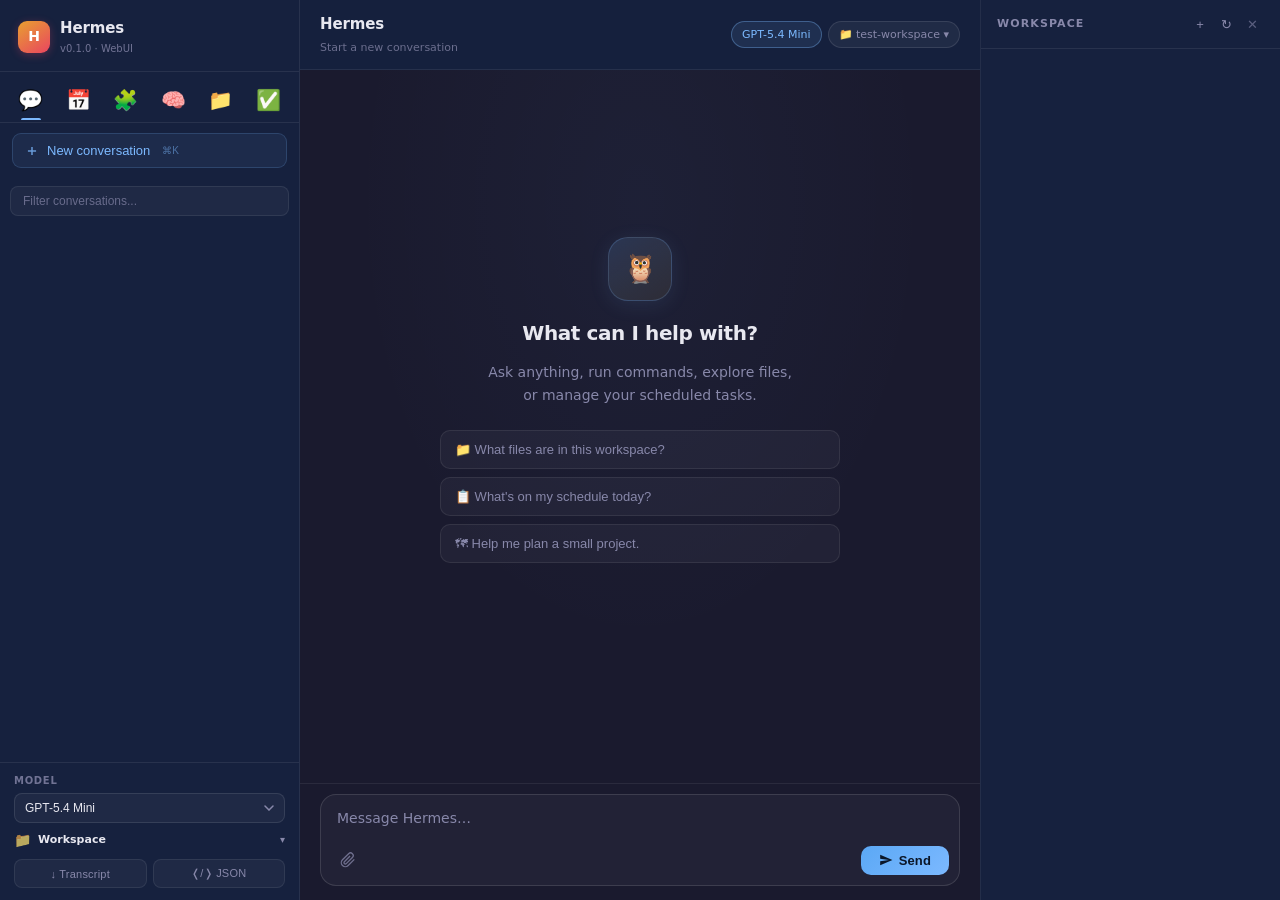
==== static/index.html @ a4e2174c "Hermes WebUI v0.1.0 — initial public release" ====
<!doctype html>
<html lang="en">
<head>
<meta charset="utf-8">
<meta name="viewport" content="width=device-width, initial-scale=1">
<title>Hermes</title>
<link rel="stylesheet" href="/static/style.css">
  <!-- Prism.js syntax highlighting (loaded async, non-blocking) -->
  <link rel="stylesheet" href="https://cdn.jsdelivr.net/npm/prismjs@1.29.0/themes/prism-tomorrow.min.css">
  <script src="https://cdn.jsdelivr.net/npm/prismjs@1.29.0/components/prism-core.min.js" defer></script>
  <script src="https://cdn.jsdelivr.net/npm/prismjs@1.29.0/plugins/autoloader/prism-autoloader.min.js" defer></script>
</head>
<body>
<div class="layout">
  <aside class="sidebar">
    <div class="sidebar-header"><div class="logo">H</div><div><h1 style="margin:0;font-size:15px;font-weight:700;letter-spacing:-.01em">Hermes</h1><div style="font-size:10px;color:var(--muted);opacity:.8;margin-top:1px">v0.1.0 · WebUI</div></div></div>
    <div class="sidebar-nav">
      <button class="nav-tab active" data-panel="chat" data-label="Chat" onclick="switchPanel('chat')" title="Chat">&#128172;</button>
      <button class="nav-tab" data-panel="tasks" data-label="Tasks" onclick="switchPanel('tasks')" title="Tasks">&#128197;</button>
      <button class="nav-tab" data-panel="skills" data-label="Skills" onclick="switchPanel('skills')" title="Skills">&#129513;</button>
      <button class="nav-tab" data-panel="memory" data-label="Memory" onclick="switchPanel('memory')" title="Memory">&#129504;</button>
      <button class="nav-tab" data-panel="workspaces" data-label="Spaces" onclick="switchPanel('workspaces')" title="Spaces">&#128193;</button>
      <button class="nav-tab" data-panel="todos" data-label="Todos" onclick="switchPanel('todos')" title="Current task list">&#9989;</button>
    </div>
    <!-- Chat panel -->
    <div class="panel-view active" id="panelChat">
      <div class="sidebar-section">
        <button class="new-chat-btn" id="btnNewChat">
          <svg width="14" height="14" viewBox="0 0 24 24" fill="none" stroke="currentColor" stroke-width="2.5"><line x1="12" y1="5" x2="12" y2="19"/><line x1="5" y1="12" x2="19" y2="12"/></svg>
          New conversation <span style="font-size:10px;opacity:.5;margin-left:4px">&#8984;K</span>
        </button>
      </div>
      <div class="session-search"><input id="sessionSearch" placeholder="Filter conversations..." oninput="filterSessions()"></div>
      <div class="session-list" id="sessionList"></div>
    </div>
    <!-- Tasks (cron) panel -->
    <div class="panel-view" id="panelTasks">
      <div class="sidebar-section" style="padding-bottom:4px;display:flex;align-items:center;justify-content:space-between">
        <div style="font-size:11px;color:var(--muted)">Scheduled jobs</div>
        <button class="cron-btn run" style="padding:3px 8px;font-size:10px" onclick="toggleCronForm()">+ New job</button>
      </div>
      <!-- Create job form (hidden by default) -->
      <div id="cronCreateForm" style="display:none;padding:8px 12px;border-bottom:1px solid var(--border);flex-shrink:0">
        <input id="cronFormName" placeholder="Job name (optional)" style="width:100%;background:rgba(255,255,255,.05);border:1px solid var(--border2);border-radius:6px;color:var(--text);padding:5px 8px;font-size:12px;outline:none;margin-bottom:6px">
        <input id="cronFormSchedule" placeholder="Schedule: '0 9 * * *' or 'every 1h'" style="width:100%;background:rgba(255,255,255,.05);border:1px solid var(--border2);border-radius:6px;color:var(--text);padding:5px 8px;font-size:12px;outline:none;margin-bottom:6px">
        <textarea id="cronFormPrompt" rows="3" placeholder="Prompt (must be self-contained)" style="width:100%;background:rgba(255,255,255,.05);border:1px solid var(--border2);border-radius:6px;color:var(--text);padding:5px 8px;font-size:12px;outline:none;resize:none;font-family:inherit;margin-bottom:6px"></textarea>
        <select id="cronFormDeliver" style="width:100%;background:rgba(255,255,255,.05);border:1px solid var(--border2);border-radius:6px;color:var(--text);padding:5px 8px;font-size:12px;outline:none;margin-bottom:8px">
          <option value="local">Local (save output only)</option>
          <option value="discord">Discord</option>
          <option value="telegram">Telegram</option>
        </select>
        <div style="display:flex;gap:6px">
          <button class="cron-btn run" style="flex:1" onclick="submitCronCreate()">Create job</button>
          <button class="cron-btn" style="flex:1" onclick="toggleCronForm()">Cancel</button>
        </div>
        <div id="cronFormError" style="font-size:11px;color:var(--accent);margin-top:6px;display:none"></div>
      </div>
      <div class="cron-list" id="cronList"><div style="padding:12px;color:var(--muted);font-size:12px">Loading...</div></div>
    </div>
    <!-- Skills panel -->
    <div class="panel-view" id="panelSkills">
      <div class="sidebar-section" style="padding-bottom:4px;display:flex;align-items:center;justify-content:space-between">
        <div class="skills-search" style="flex:1;padding:0"><input id="skillsSearch" placeholder="Search skills..." oninput="filterSkills()"></div>
        <button class="cron-btn run" style="padding:3px 8px;font-size:10px;flex-shrink:0;margin-left:6px" onclick="toggleSkillForm()">+ New skill</button>
      </div>
      <!-- Skill create/edit form (hidden by default) -->
      <div id="skillCreateForm" style="display:none;padding:8px 12px;border-bottom:1px solid var(--border);flex-shrink:0">
        <input id="skillFormName" placeholder="Skill name (e.g. my-skill)" style="width:100%;background:rgba(255,255,255,.05);border:1px solid var(--border2);border-radius:6px;color:var(--text);padding:5px 8px;font-size:12px;outline:none;margin-bottom:6px;box-sizing:border-box">
        <input id="skillFormCategory" placeholder="Category (optional, e.g. devops)" style="width:100%;background:rgba(255,255,255,.05);border:1px solid var(--border2);border-radius:6px;color:var(--text);padding:5px 8px;font-size:12px;outline:none;margin-bottom:6px;box-sizing:border-box">
        <textarea id="skillFormContent" rows="6" placeholder="SKILL.md content (YAML frontmatter + markdown body)" style="width:100%;background:rgba(255,255,255,.05);border:1px solid var(--border2);border-radius:6px;color:var(--text);padding:5px 8px;font-size:12px;outline:none;resize:vertical;font-family:'SF Mono',ui-monospace,monospace;margin-bottom:6px;box-sizing:border-box"></textarea>
        <div style="display:flex;gap:6px">
          <button class="cron-btn run" style="flex:1" onclick="submitSkillSave()">Save skill</button>
          <button class="cron-btn" style="flex:1" onclick="toggleSkillForm()">Cancel</button>
        </div>
        <div id="skillFormError" style="font-size:11px;color:var(--accent);margin-top:6px;display:none"></div>
      </div>
      <div class="skills-list" id="skillsList"><div style="padding:12px;color:var(--muted);font-size:12px">Loading...</div></div>
    </div>
    <!-- Memory panel -->
    <div class="panel-view" id="panelMemory">
      <div style="padding:8px 12px 4px;display:flex;align-items:center;justify-content:space-between;flex-shrink:0">
        <span style="font-size:11px;color:var(--muted)">Personal memory</span>
        <button class="cron-btn run" id="memEditBtn" style="padding:3px 8px;font-size:10px" onclick="toggleMemoryEdit()">&#9998; Edit</button>
      </div>
      <div class="memory-panel" id="memoryPanel"><div style="color:var(--muted);font-size:12px">Loading...</div></div>
      <!-- Memory edit form (hidden by default) -->
      <div id="memoryEditForm" style="display:none;padding:8px 12px;border-top:1px solid var(--border);flex-shrink:0">
        <div style="font-size:11px;color:var(--muted);margin-bottom:4px">Editing: <span id="memEditSection">memory</span></div>
        <textarea id="memEditContent" rows="10" style="width:100%;background:rgba(255,255,255,.05);border:1px solid var(--border2);border-radius:6px;color:var(--text);padding:5px 8px;font-size:11px;outline:none;resize:vertical;font-family:'SF Mono',ui-monospace,monospace;box-sizing:border-box;margin-bottom:6px;line-height:1.5"></textarea>
        <div style="display:flex;gap:6px">
          <button class="cron-btn run" style="flex:1" onclick="submitMemorySave()">Save</button>
          <button class="cron-btn" style="flex:1" onclick="closeMemoryEdit()">Cancel</button>
        </div>
        <div id="memEditError" style="font-size:11px;color:var(--accent);margin-top:6px;display:none"></div>
      </div>
    </div>
    <!-- Todo panel -->
    <div class="panel-view" id="panelTodos">
      <div style="padding:10px 12px 4px;font-size:11px;color:var(--muted);flex-shrink:0">Current task list</div>
      <div id="todoPanel" style="flex:1;overflow-y:auto;padding:8px 12px"></div>
    </div>
    <!-- Workspaces panel -->
    <div class="panel-view" id="panelWorkspaces">
      <div style="padding:10px 12px 4px;font-size:11px;color:var(--muted)">Add and switch workspaces for your sessions.</div>
      <div style="flex:1;overflow-y:auto;padding:0 12px 12px" id="workspacesPanel"><div style="color:var(--muted);font-size:12px">Loading...</div></div>
    </div>
    <div class="sidebar-bottom">
      <div class="field-label" style="font-size:10px;letter-spacing:.07em;margin-bottom:4px">MODEL</div>
      <select id="modelSelect">
        <optgroup label="OpenAI">
          <option value="openai/gpt-5.4-mini">GPT-5.4 Mini</option>
          <option value="openai/gpt-4o">GPT-4o</option>
          <option value="openai/o3">o3</option>
          <option value="openai/o4-mini">o4-mini</option>
        </optgroup>
        <optgroup label="Anthropic">
          <option value="anthropic/claude-sonnet-4.6">Claude Sonnet 4.6</option>
          <option value="anthropic/claude-sonnet-4-5">Claude Sonnet 4.5</option>
          <option value="anthropic/claude-haiku-3-5">Claude Haiku 3.5</option>
        </optgroup>
        <optgroup label="Other">
          <option value="google/gemini-2.5-pro">Gemini 2.5 Pro</option>
          <option value="deepseek/deepseek-chat-v3-0324">DeepSeek V3</option>
          <option value="meta-llama/llama-4-scout">Llama 4 Scout</option>
        </optgroup>
      </select>
      <div id="sidebarWsDisplay" style="display:flex;align-items:center;gap:7px;padding:0 0 8px;cursor:pointer;border-radius:8px;transition:background .15s" onclick="toggleWsDropdown()" title="Switch workspace">
        <span style="font-size:14px;opacity:.7">&#128193;</span>
        <div style="min-width:0;flex:1">
          <div style="font-size:11px;font-weight:600;color:var(--text);overflow:hidden;text-overflow:ellipsis;white-space:nowrap" id="sidebarWsName">Workspace</div>
          <div style="font-size:10px;color:var(--muted);overflow:hidden;text-overflow:ellipsis;white-space:nowrap;margin-top:1px" id="sidebarWsPath"></div>
        </div>
        <span style="font-size:10px;color:var(--muted);flex-shrink:0">&#9662;</span>
      </div>
      <div class="sidebar-actions">
        <button class="sm-btn" id="btnDownload" title="Download as Markdown">&#8595; Transcript</button>
        <button class="sm-btn" id="btnExportJSON" title="Export full session as JSON">&#10092;/&#10093; JSON</button>
      </div>
    </div>
  <div class="resize-handle" id="sidebarResize"></div>
  </aside>
  <main class="main">
    <div class="topbar">
      <div style="flex:1;min-width:0;overflow:hidden"><div class="topbar-title" id="topbarTitle">Hermes</div><div class="topbar-meta" id="topbarMeta">Start a new conversation</div></div>
      <div class="topbar-chips">
        <div class="chip model" id="modelChip">GPT-5.4 Mini</div>
        <div id="wsChipWrap" style="position:relative">
          <div class="chip ws-chip" id="wsChip" onclick="toggleWsDropdown()" title="Switch workspace" style="cursor:pointer">&#128193; test-workspace &#9662;</div>
          <div class="ws-dropdown" id="wsDropdown"></div>
        </div>
        <button class="chip clear-btn" id="btnClearConv" onclick="clearConversation()" title="Clear all messages in this conversation" style="display:none">&#128465; Clear</button>
      </div>
    </div>
    <div class="messages" id="messages">
      <div class="empty-state" id="emptyState">
        <div class="empty-logo">🦉</div>
        <h2>What can I help with?</h2>
        <p>Ask anything, run commands, explore files, or manage your scheduled tasks.</p>
        <div class="suggestion-grid">
          <button class="suggestion" data-msg="What files are in this workspace?">📁 What files are in this workspace?</button>
          <button class="suggestion" data-msg="What's on my schedule today?">📋 What's on my schedule today?</button>
          <button class="suggestion" data-msg="Help me plan a small project.">🗺 Help me plan a small project.</button>
        </div>
      </div>
      <div class="messages-inner" id="msgInner"></div>
      <div id="liveToolCards" style="display:none;max-width:800px;margin:0 auto;width:100%;padding:0 24px;"></div>
    </div>
    <div class="reconnect-banner" id="reconnectBanner">
      <span id="reconnectMsg">&#9888; A response may have been in progress when you last left. Reload messages?</span>
      <div style="display:flex;gap:8px;flex-shrink:0">
        <button class="reconnect-btn" onclick="dismissReconnect()">Dismiss</button>
        <button class="reconnect-btn" onclick="refreshSession()">&#8635; Reload</button>
      </div>
    </div>
    <div class="approval-card" id="approvalCard">
      <div class="approval-inner">
        <div class="approval-header">
          <svg width="14" height="14" viewBox="0 0 24 24" fill="none" stroke="currentColor" stroke-width="2"><path d="M10.29 3.86L1.82 18a2 2 0 0 0 1.71 3h16.94a2 2 0 0 0 1.71-3L13.71 3.86a2 2 0 0 0-3.42 0z"/><line x1="12" y1="9" x2="12" y2="13"/><line x1="12" y1="17" x2="12.01" y2="17"/></svg>
          Dangerous command — approval required
        </div>
        <div class="approval-desc" id="approvalDesc"></div>
        <div class="approval-cmd" id="approvalCmd"></div>
        <div class="approval-btns">
          <button class="approval-btn once" onclick="respondApproval('once')">&#10003; Allow once</button>
          <button class="approval-btn session" onclick="respondApproval('session')">&#128274; Allow this session</button>
          <button class="approval-btn always" onclick="respondApproval('always')">&#9734; Always allow</button>
          <button class="approval-btn deny" onclick="respondApproval('deny')">&#10005; Deny</button>
        </div>
      </div>
    </div>
    <!-- Activity bar: shows tool progress / status above composer (not inside input) -->
    <div id="activityBar" style="display:none;max-width:800px;margin:0 auto;width:100%;padding:0 24px;">
      <div id="activityBarInner" style="display:flex;align-items:center;gap:8px;padding:6px 12px;border-radius:8px;background:rgba(255,255,255,.04);border:1px solid rgba(255,255,255,.07);font-size:12px;color:var(--muted);animation:fadeIn .15s ease;">
        <span id="activityIcon" style="font-size:13px;opacity:.6">&#9881;</span>
        <span id="activityText" style="flex:1;overflow:hidden;text-overflow:ellipsis;white-space:nowrap"></span>
        <button id="btnCancel" onclick="cancelStream()" style="display:none;background:rgba(233,69,96,.12);border:1px solid rgba(233,69,96,.35);color:#e94560;font-size:11px;font-weight:600;padding:3px 10px;border-radius:6px;cursor:pointer;flex-shrink:0;transition:background .15s" title="Cancel this task">&#9632; Cancel</button>
        <button id="btnDismissStatus" onclick="setStatus('')" style="display:none;background:none;border:none;color:var(--muted);font-size:14px;line-height:1;cursor:pointer;padding:0 2px;opacity:.5;flex-shrink:0" title="Dismiss">&#x2715;</button>
        <span id="activityDots" style="display:flex;gap:3px;align-items:center">
          <span style="width:4px;height:4px;border-radius:50%;background:var(--blue);opacity:.3;animation:pulse 1.4s ease-in-out infinite"></span>
          <span style="width:4px;height:4px;border-radius:50%;background:var(--blue);opacity:.3;animation:pulse 1.4s ease-in-out .22s infinite"></span>
          <span style="width:4px;height:4px;border-radius:50%;background:var(--blue);opacity:.3;animation:pulse 1.4s ease-in-out .44s infinite"></span>
        </span>
      </div>
    </div>
    <div class="composer-wrap" id="composerWrap">
      <div class="composer-box" id="composerBox">
        <div class="drop-hint" id="dropHint">
          <svg width="28" height="28" viewBox="0 0 24 24" fill="none" stroke="currentColor" stroke-width="1.5"><path d="M21 15v4a2 2 0 0 1-2 2H5a2 2 0 0 1-2-2v-4"/><polyline points="17 8 12 3 7 8"/><line x1="12" y1="3" x2="12" y2="15"/></svg>
          Drop files to upload to workspace
        </div>
        <div class="attach-tray" id="attachTray"></div>
        <textarea id="msg" rows="1" placeholder="Message Hermes…"></textarea>
        <div class="composer-footer">
          <div class="composer-left">
            <input type="file" id="fileInput" multiple accept="image/*,text/*,application/pdf,application/json,.md,.py,.js,.ts,.yaml,.yml,.toml,.csv,.sh,.txt,.log,.env" style="display:none">
            <button class="icon-btn" id="btnAttach" title="Attach files">
              <svg width="16" height="16" viewBox="0 0 24 24" fill="none" stroke="currentColor" stroke-width="2"><path d="M21.44 11.05l-9.19 9.19a6 6 0 0 1-8.49-8.49l9.19-9.19a4 4 0 0 1 5.66 5.66l-9.2 9.19a2 2 0 0 1-2.83-2.83l8.49-8.48"/></svg>
            </button>
          </div>
          <div class="composer-right">
            <button class="send-btn" id="btnSend">
              <svg width="14" height="14" viewBox="0 0 24 24" fill="currentColor"><path d="M2.01 21L23 12 2.01 3 2 10l15 2-15 2z"/></svg>
              Send
            </button>
          </div>
        </div>
        <div class="upload-bar-wrap" id="uploadBarWrap"><div class="upload-bar" id="uploadBar"></div></div>
      </div>
    </div>
  </main>
  <aside class="rightpanel">
    <div class="resize-handle" id="rightpanelResize"></div>
    <div class="panel-header">
      <span>Workspace</span>
      <div class="panel-actions">
        <button class="panel-icon-btn" id="btnNewFile" title="New file" onclick="promptNewFile()">&#43;</button>
        <button class="panel-icon-btn" id="btnRefreshPanel" title="Refresh" onclick="if(S.session)loadDir('.')">&#8635;</button>
        <button class="panel-icon-btn close-preview" id="btnClearPreview" title="Close preview">&#10005;</button>
      </div>
    </div>
    <div class="file-tree" id="fileTree"></div>
    <div class="preview-area" id="previewArea">
      <div class="preview-path" id="previewPath">
        <span id="previewPathText"></span>
        <span class="preview-badge" id="previewBadge"></span>
        <button id="btnDownloadFile" class="panel-icon-btn" style="margin-left:auto;font-size:12px;width:auto;padding:2px 8px" onclick="downloadFile(_previewCurrentPath)" title="Download file to your computer">&#8681; Download</button>
        <button id="btnEditFile" class="panel-icon-btn" style="font-size:12px;width:auto;padding:2px 8px;display:none" onclick="toggleEditMode()">&#9998; Edit</button>
      </div>
      <pre class="preview-code" id="previewCode"></pre>
      <div class="preview-img-wrap" id="previewImgWrap" style="display:none"><img class="preview-img" id="previewImg" src="" alt=""></div>
      <div class="preview-md" id="previewMd" style="display:none"></div>
      <textarea id="previewEditArea" style="display:none;flex:1;width:100%;background:var(--code-bg);color:#e2e8f0;border:1px solid var(--border2);border-radius:8px;padding:12px;font-family:'SF Mono',ui-monospace,monospace;font-size:12px;line-height:1.6;resize:none;outline:none" oninput="_previewDirty=true;updateEditBtn()"></textarea>
    </div>
  </aside>
</div>
<div class="toast" id="toast"></div>
<script src="/static/ui.js"></script>
<script src="/static/workspace.js"></script>
<script src="/static/sessions.js"></script>
<script src="/static/messages.js"></script>
<script src="/static/panels.js"></script>
<script src="/static/boot.js"></script>
</body>
</html>
---- static/style.css ----
*, *::before, *::after { box-sizing: border-box; margin: 0; padding: 0; }
  :root {
    --bg:#1a1a2e;--sidebar:#16213e;--border:rgba(255,255,255,0.08);--border2:rgba(255,255,255,0.14);
    --text:#e8e8f0;--muted:#8888aa;--accent:#e94560;--blue:#7cb9ff;--gold:#c9a84c;--code-bg:#0d1117;
    font-family:-apple-system,BlinkMacSystemFont,"Segoe UI",system-ui,sans-serif;font-size:14px;line-height:1.6;
  }
  body{background:var(--bg);color:var(--text);height:100vh;overflow:hidden;display:flex;}
  .layout{display:flex;width:100%;height:100vh;}
  .sidebar{width:300px;background:var(--sidebar);border-right:1px solid var(--border);display:flex;flex-direction:column;overflow:hidden;flex-shrink:0;}
  .sidebar-header{padding:16px 18px 14px;border-bottom:1px solid var(--border);display:flex;align-items:center;gap:10px;}
  .logo{width:32px;height:32px;border-radius:9px;background:linear-gradient(145deg,#e8a030,var(--accent));display:flex;align-items:center;justify-content:center;font-weight:800;font-size:14px;color:#fff;flex-shrink:0;box-shadow:0 2px 8px rgba(233,69,96,.3);}
  .sidebar-header h1{font-size:15px;font-weight:600;}
  .sidebar-section{padding:14px 14px 8px;}
  .new-chat-btn{width:100%;padding:9px 12px;border-radius:9px;background:rgba(124,185,255,0.07);border:1px solid rgba(124,185,255,0.18);color:var(--blue);font-size:13px;cursor:pointer;display:flex;align-items:center;gap:8px;transition:all .15s;margin-bottom:8px;font-weight:500;}
  .new-chat-btn:hover{background:rgba(124,185,255,0.13);border-color:rgba(124,185,255,.3);}
  .session-list{flex:1;overflow-y:auto;padding:0 8px 8px;min-height:0;}
  .session-search{padding:4px 10px 8px;flex-shrink:0;}
  .session-search input{width:100%;background:rgba(255,255,255,.04);border:1px solid rgba(255,255,255,.08);border-radius:8px;color:var(--text);padding:7px 12px;font-size:12px;outline:none;transition:all .15s;}
  .session-search input:focus{border-color:rgba(124,185,255,.35);background:rgba(255,255,255,.06);box-shadow:0 0 0 2px rgba(124,185,255,.07);}
  .session-search input::placeholder{color:var(--muted);opacity:.7;}
  /* Inline session title edit */
  .session-title-input{flex:1;background:rgba(20,32,60,.9);border:1px solid rgba(124,185,255,.6);border-radius:6px;color:var(--text);padding:3px 8px;font-size:13px;outline:none;min-width:0;box-shadow:0 0 0 2px rgba(124,185,255,.15);font-family:inherit;}
  .session-item{padding:8px 10px 8px 8px;border-radius:8px;cursor:pointer;font-size:13px;color:var(--muted);white-space:nowrap;overflow:hidden;text-overflow:ellipsis;transition:background .15s,color .15s,border-color .15s;display:flex;align-items:center;gap:6px;min-width:0;border-left:2px solid transparent;}
  .session-item:hover{background:rgba(255,255,255,0.06);color:var(--text);}
  .session-item.active{background:rgba(124,185,255,0.1);color:var(--blue);border-left:2px solid var(--blue);padding-left:8px;}
  .session-title{flex:1;overflow:hidden;text-overflow:ellipsis;white-space:nowrap;}
  .session-trash{flex-shrink:0;opacity:0;font-size:13px;color:var(--muted);background:none;border:none;cursor:pointer;padding:0 2px;line-height:1;transition:opacity .15s,color .15s;}
  .session-item:hover .session-trash{opacity:1;}
  .session-trash:hover{color:var(--accent)!important;}
  @keyframes newflash{0%{background:rgba(124,185,255,0.22);color:var(--blue);}100%{background:transparent;color:var(--muted);}}
  .session-item.new-flash{animation:newflash 1.4s ease-out forwards;}
  .toast{position:fixed;bottom:24px;left:50%;transform:translateX(-50%);background:rgba(20,30,50,.95);backdrop-filter:blur(12px);border:1px solid rgba(124,185,255,0.25);color:var(--text);font-size:13px;padding:10px 20px;border-radius:12px;pointer-events:none;opacity:0;transition:opacity .2s,transform .2s;z-index:100;box-shadow:0 4px 20px rgba(0,0,0,.3);letter-spacing:.01em;}
  .toast.show{opacity:1;transform:translateX(-50%) translateY(-2px);}
  .reconnect-banner{display:none;background:#1a2535;border:1px solid rgba(201,168,76,0.4);border-radius:10px;padding:10px 16px;margin:10px auto;max-width:780px;font-size:13px;color:var(--gold);display:none;align-items:center;justify-content:space-between;gap:12px;}
  .reconnect-banner.visible{display:flex;}
  .reconnect-btn{padding:5px 12px;border-radius:7px;font-size:12px;font-weight:600;background:rgba(201,168,76,0.15);border:1px solid rgba(201,168,76,0.4);color:var(--gold);cursor:pointer;}
  .reconnect-btn:hover{background:rgba(201,168,76,0.25);}
  /* ── Approval card ── */
  .approval-card{display:none;max-width:780px;margin:0 auto 0;padding:0 20px 12px;}
  .approval-card.visible{display:block;}
  .approval-inner{background:rgba(20,30,50,.95);backdrop-filter:blur(8px);border:1px solid rgba(233,69,96,0.35);border-radius:14px;padding:14px 16px;}
  .approval-header{display:flex;align-items:center;gap:8px;margin-bottom:10px;font-size:13px;font-weight:600;color:#e94560;}
  .approval-desc{font-size:12px;color:var(--muted);margin-bottom:8px;}
  .approval-cmd{background:var(--code-bg);border:1px solid rgba(255,255,255,.08);border-radius:8px;padding:8px 12px;font-family:"SF Mono",ui-monospace,monospace;font-size:12px;color:#e2e8f0;white-space:pre-wrap;word-break:break-all;margin-bottom:12px;max-height:120px;overflow-y:auto;}
  .approval-btns{display:flex;gap:8px;flex-wrap:wrap;}
  .approval-btn{padding:6px 14px;border-radius:8px;font-size:12px;font-weight:600;border:1px solid var(--border2);background:rgba(255,255,255,0.06);color:var(--text);cursor:pointer;transition:all .15s;}
  .approval-btn:hover{background:rgba(255,255,255,0.12);}
  .approval-btn.once{border-color:rgba(124,185,255,0.5);color:var(--blue);}
  .approval-btn.once:hover{background:rgba(124,185,255,0.15);}
  .approval-btn.session{border-color:rgba(124,185,255,0.3);color:var(--blue);}
  .approval-btn.always{border-color:rgba(201,168,76,0.5);color:var(--gold);}
  .approval-btn.deny{border-color:rgba(233,69,96,0.5);color:var(--accent);}
  .approval-btn.deny:hover{background:rgba(233,69,96,0.12);}
  /* Sidebar navigation tabs */
  .sidebar-nav{display:flex;border-bottom:1px solid var(--border);flex-shrink:0;padding:6px 8px 0;gap:2px;}
  .nav-tab{flex:1;padding:10px 4px 8px;font-size:20px;text-align:center;cursor:pointer;color:var(--muted);border:none;background:none;transition:color .15s;border-bottom:2px solid transparent;white-space:nowrap;overflow:hidden;position:relative;}
  .nav-tab:hover{color:var(--text);}
  .nav-tab:hover::after{content:attr(data-label);position:absolute;bottom:calc(100% + 8px);left:50%;transform:translateX(-50%);background:rgba(15,22,40,.98);border:1px solid rgba(124,185,255,0.3);color:var(--blue);font-size:12px;font-weight:700;letter-spacing:.02em;padding:5px 11px;border-radius:7px;white-space:nowrap;pointer-events:none;z-index:50;box-shadow:0 4px 12px rgba(0,0,0,.3);}
  .nav-tab.active{color:var(--blue);}
  .nav-tab.active::before{content:'';position:absolute;bottom:0;left:50%;transform:translateX(-50%);width:20px;height:2px;background:var(--blue);border-radius:2px 2px 0 0;}
  /* Panel content areas (swapped by tab) */
  .panel-view{display:none;flex:1;overflow:hidden;flex-direction:column;}
  .panel-view.active{display:flex;}
  /* Cron panel */
  .cron-list{flex:1;overflow-y:auto;padding:8px;}
  .cron-item{border-radius:10px;border:1px solid rgba(255,255,255,.08);margin-bottom:6px;overflow:hidden;transition:border-color .15s,background .15s;background:rgba(255,255,255,.02);}
  .cron-item:hover{border-color:var(--border2);}
  .cron-header{display:flex;align-items:center;gap:8px;padding:9px 11px;cursor:pointer;}
  .cron-name{flex:1;font-size:13px;color:var(--text);font-weight:500;overflow:hidden;text-overflow:ellipsis;white-space:nowrap;}
  .cron-status{font-size:10px;font-weight:700;padding:2px 7px;border-radius:99px;flex-shrink:0;}
  .cron-status.active{background:rgba(34,197,94,.15);color:#4ade80;}
  .cron-status.paused{background:rgba(201,168,76,.15);color:var(--gold);}
  .cron-status.disabled{background:rgba(255,255,255,.07);color:var(--muted);}
  .cron-status.error{background:rgba(233,69,96,.15);color:var(--accent);}
  .cron-body{display:none;padding:0 11px 10px;border-top:1px solid var(--border);overflow:hidden;}
  .cron-body.open{display:block;}
  .cron-schedule{font-size:11px;color:var(--muted);margin:8px 0 6px;}
  .cron-prompt{font-size:11px;color:var(--muted);line-height:1.55;max-height:80px;overflow-y:auto;background:rgba(0,0,0,.2);padding:6px 8px;border-radius:6px;white-space:pre-wrap;margin-bottom:8px;box-sizing:border-box;}
  .cron-actions{display:flex;gap:6px;margin-bottom:8px;}
  .cron-btn{padding:4px 10px;border-radius:6px;font-size:11px;font-weight:600;border:1px solid var(--border2);background:rgba(255,255,255,.05);color:var(--muted);cursor:pointer;transition:all .15s;}
  .cron-btn:hover{background:rgba(255,255,255,.1);color:var(--text);}
  .cron-btn.run{border-color:rgba(124,185,255,.4);color:var(--blue);}
  .cron-btn.run:hover{background:rgba(124,185,255,.12);}
  .cron-btn.pause{border-color:rgba(201,168,76,.4);color:var(--gold);}
  .cron-last{font-size:11px;color:var(--muted);border-top:1px solid var(--border);padding-top:8px;max-height:220px;overflow-y:auto;white-space:pre-wrap;line-height:1.5;word-break:break-word;}
  .cron-last-header{font-size:10px;font-weight:600;text-transform:uppercase;letter-spacing:.06em;color:var(--muted);margin-bottom:4px;}
  /* Skills panel */
  .skills-search{padding:8px;flex-shrink:0;}
  .skills-search input{width:100%;background:rgba(255,255,255,.06);border:1px solid var(--border2);border-radius:7px;color:var(--text);padding:6px 10px;font-size:12px;outline:none;}
  .skills-search input::placeholder{color:var(--muted);}
  .skills-list{flex:1;overflow-y:auto;padding:0 8px 8px;}
  .skills-category{margin-bottom:4px;}
  .skills-cat-header{font-size:10px;font-weight:700;text-transform:uppercase;letter-spacing:.08em;color:var(--muted);padding:8px 6px 4px;cursor:pointer;display:flex;align-items:center;gap:4px;}
  .skills-cat-header:hover{color:var(--text);}
  .skill-item{padding:7px 10px;border-radius:7px;cursor:pointer;font-size:12px;color:var(--muted);display:flex;align-items:flex-start;gap:6px;transition:all .12s;line-height:1.4;}
  .skill-item:hover{background:rgba(255,255,255,.06);color:var(--text);}
  .skill-item.active{background:rgba(124,185,255,.1);color:var(--blue);}
  .skill-name{font-weight:500;flex-shrink:0;}
  .skill-desc{overflow:hidden;text-overflow:ellipsis;white-space:nowrap;flex:1;font-size:11px;opacity:.7;}
  /* Memory panel */
  .memory-panel{flex:1;overflow-y:auto;padding:12px;}
  .memory-section{margin-bottom:16px;}
  .memory-section-title{font-size:10px;font-weight:700;text-transform:uppercase;letter-spacing:.08em;color:var(--muted);margin-bottom:8px;display:flex;align-items:center;justify-content:space-between;}
  .memory-mtime{font-size:10px;font-weight:400;text-transform:none;opacity:.6;}
  .memory-content{font-size:12px;line-height:1.7;color:var(--text);}
  .memory-content p{margin-bottom:6px;}
  .memory-empty{color:var(--muted);font-size:12px;font-style:italic;}
  .sidebar-bottom{border-top:1px solid var(--border);padding:12px 14px;flex-shrink:0;}
  .field-label{font-size:10px;font-weight:700;text-transform:uppercase;letter-spacing:.08em;color:var(--muted);margin-bottom:5px;opacity:.8;}
  select{width:100%;background:rgba(255,255,255,0.04);border:1px solid rgba(255,255,255,.1);border-radius:8px;color:var(--text);padding:7px 28px 7px 10px;font-size:12px;outline:none;appearance:none;margin-bottom:6px;cursor:pointer;background-image:url("data:image/svg+xml,%3Csvg xmlns='http://www.w3.org/2000/svg' width='10' height='6' viewBox='0 0 10 6'%3E%3Cpath d='M1 1l4 4 4-4' stroke='%238888aa' stroke-width='1.5' fill='none' stroke-linecap='round'/%3E%3C/svg%3E");background-repeat:no-repeat;background-position:right 10px center;}
  select:focus{border-color:rgba(124,185,255,.4);box-shadow:0 0 0 2px rgba(124,185,255,.08);}
  optgroup{color:var(--muted);font-size:11px;font-weight:700;}
  option{background:#1a1a2e;color:var(--text);padding:6px;}
  .sidebar-actions{display:flex;gap:6px;}
  .sm-btn{flex:1;padding:7px 0;border-radius:8px;font-size:11px;font-weight:500;background:rgba(255,255,255,0.04);border:1px solid rgba(255,255,255,.08);color:var(--muted);cursor:pointer;transition:all .15s;text-align:center;letter-spacing:.02em;}
  .sm-btn:hover{background:rgba(255,255,255,0.09);color:var(--text);border-color:rgba(255,255,255,.15);}
  .main{flex:1;display:flex;flex-direction:column;overflow:hidden;min-width:0;background:rgba(26,26,46,0.5);}
  .topbar{padding:12px 20px;border-bottom:1px solid var(--border);background:rgba(22,33,62,.98);backdrop-filter:blur(12px);display:flex;align-items:center;justify-content:space-between;flex-shrink:0;}
  .topbar-title{font-size:15px;font-weight:600;letter-spacing:-.01em;white-space:nowrap;overflow:hidden;text-overflow:ellipsis;}
  .topbar-meta{font-size:11px;color:var(--muted);margin-top:3px;opacity:.75;white-space:nowrap;overflow:hidden;text-overflow:ellipsis;}
  .topbar-chips{display:flex;gap:6px;align-items:center;flex-shrink:0;}
  .chip{font-size:11px;padding:4px 10px;border-radius:999px;background:rgba(255,255,255,0.05);border:1px solid rgba(255,255,255,.1);color:var(--muted);font-weight:500;}
  .chip.model{color:var(--blue);border-color:rgba(124,185,255,0.35);background:rgba(124,185,255,0.1);}
  .messages{flex:1;overflow-y:auto;display:flex;flex-direction:column;min-height:0;}
  .messages-inner{max-width:800px;margin:0 auto;width:100%;padding:20px 24px 32px;display:flex;flex-direction:column;}
  .msg-row{padding:10px 0;}
  .msg-row+.msg-row{border-top:none;}
  .msg-role{font-size:12px;font-weight:500;letter-spacing:.01em;margin-bottom:8px;display:flex;align-items:center;gap:8px;}
  .msg-role.user{color:rgba(124,185,255,0.65);}
  .msg-role.assistant{color:rgba(201,168,76,0.6);}
  .role-icon{width:22px;height:22px;border-radius:50%;display:flex;align-items:center;justify-content:center;font-size:10px;font-weight:700;flex-shrink:0;}
  .role-icon.user{background:rgba(124,185,255,0.15);color:var(--blue);border:1px solid rgba(124,185,255,0.2);}
  .role-icon.assistant{background:rgba(201,168,76,0.15);color:var(--gold);border:1px solid rgba(201,168,76,0.2);}
  .msg-body{font-size:14px;line-height:1.75;color:var(--text);padding-left:30px;max-width:680px;}
  .msg-body p{margin-bottom:10px;}.msg-body p:last-child{margin-bottom:0;}
  .msg-body ul,.msg-body ol{margin:6px 0 10px 20px;}.msg-body li{margin-bottom:3px;}
  .msg-body h1,.msg-body h2,.msg-body h3{margin:16px 0 6px;font-weight:600;}
  .msg-body h1{font-size:18px;}.msg-body h2{font-size:16px;}.msg-body h3{font-size:14px;}
  .msg-body strong{color:#fff;font-weight:600;}.msg-body em{color:#c9c9e8;font-style:italic;}
  .msg-body code{font-family:"SF Mono","Fira Code",ui-monospace,monospace;font-size:12.5px;background:rgba(0,0,0,.35);padding:1px 5px;border-radius:4px;color:#f0c27f;}
  .msg-body pre{background:var(--code-bg);border:1px solid rgba(255,255,255,.08);border-radius:10px;padding:14px 16px;overflow-x:auto;margin:10px 0;}
  .msg-body pre code{background:none;padding:0;border-radius:0;color:#e2e8f0;font-size:13px;line-height:1.6;}
  .pre-header{font-size:10px;font-weight:600;text-transform:uppercase;letter-spacing:.06em;color:var(--muted);padding:8px 16px 8px;background:rgba(255,255,255,.04);border-radius:10px 10px 0 0;border:1px solid rgba(255,255,255,.08);border-bottom:1px solid rgba(255,255,255,.05);display:flex;align-items:center;gap:6px;}
  .pre-header::before{content:'';width:8px;height:8px;border-radius:50%;background:var(--muted);opacity:.4;}
  .pre-header+pre{border-radius:0 0 10px 10px;border-top:none;margin-top:0;}
  .msg-body blockquote{border-left:3px solid var(--blue);padding-left:14px;color:var(--muted);font-style:italic;margin:10px 0;}
  .msg-body a{color:var(--blue);text-decoration:underline;}
  .msg-body hr{border:none;border-top:1px solid var(--border);margin:14px 0;}
  .msg-files{display:flex;flex-wrap:wrap;gap:6px;padding-left:30px;margin-bottom:10px;}
  .msg-file-badge{display:flex;align-items:center;gap:5px;background:rgba(124,185,255,0.1);border:1px solid rgba(124,185,255,0.25);border-radius:6px;padding:4px 9px;font-size:12px;color:var(--blue);}
  .thinking{display:flex;align-items:center;gap:5px;color:var(--muted);font-size:13px;padding-left:30px;}
  .dot{width:6px;height:6px;border-radius:50%;background:var(--blue);opacity:.3;animation:pulse 1.4s ease-in-out infinite;}
  .dot:nth-child(2){animation-delay:.22s;}.dot:nth-child(3){animation-delay:.44s;}
  @keyframes pulse{0%,80%,100%{opacity:.2;transform:scale(.8)}40%{opacity:.8;transform:scale(1)}}
  .empty-state{flex:1;display:flex;flex-direction:column;align-items:center;justify-content:center;gap:12px;padding:40px;color:var(--muted);}
  .empty-logo{width:64px;height:64px;border-radius:20px;background:linear-gradient(145deg,rgba(124,185,255,.15),rgba(201,168,76,.1));border:1px solid rgba(124,185,255,.2);display:flex;align-items:center;justify-content:center;font-size:28px;font-weight:700;color:var(--blue);margin-bottom:4px;box-shadow:0 4px 20px rgba(124,185,255,.1);}
  .empty-state h2{font-size:20px;color:var(--text);font-weight:700;letter-spacing:-.02em;}
  .empty-state p{font-size:14px;text-align:center;max-width:320px;}
  .suggestion-grid{display:flex;flex-direction:column;gap:8px;margin-top:12px;width:100%;max-width:380px;}
  .suggestion{padding:11px 14px;background:rgba(255,255,255,0.04);border:1px solid rgba(255,255,255,.08);border-radius:10px;font-size:13px;color:var(--muted);cursor:pointer;transition:all .15s;text-align:left;}
  .suggestion:hover{background:rgba(124,185,255,0.07);color:var(--text);border-color:rgba(124,185,255,.3);transform:translateX(2px);}
  /* ── Composer ── */
  .composer-wrap{border-top:1px solid var(--border);padding:12px 20px 16px;background:var(--bg);flex-shrink:0;}
  .composer-box{max-width:780px;margin:0 auto;background:rgba(255,255,255,0.04);border:1px solid rgba(255,255,255,.12);border-radius:16px;display:flex;flex-direction:column;transition:border-color .2s,box-shadow .2s;position:relative;}
  .composer-box:focus-within{border-color:rgba(124,185,255,0.5);box-shadow:0 0 0 3px rgba(124,185,255,0.08);}
  .composer-wrap.drag-over .composer-box{border-color:var(--blue);background:rgba(124,185,255,0.06);}
  .drop-hint{display:none;position:absolute;inset:0;align-items:center;justify-content:center;background:rgba(124,185,255,0.08);border:2px dashed var(--blue);border-radius:14px;font-size:14px;color:var(--blue);pointer-events:none;z-index:10;flex-direction:column;gap:8px;}
  .composer-wrap.drag-over .drop-hint{display:flex;}
  .attach-tray{display:none;flex-wrap:wrap;gap:6px;padding:10px 14px 0;}
  .attach-tray.has-files{display:flex;}
  .attach-chip{display:flex;align-items:center;gap:5px;background:rgba(124,185,255,0.08);border:1px solid rgba(124,185,255,0.22);border-radius:8px;padding:4px 10px;font-size:11px;font-weight:500;color:var(--blue);}
  .attach-chip button{background:none;border:none;color:var(--muted);cursor:pointer;font-size:13px;line-height:1;padding:0 0 0 3px;}
  .attach-chip button:hover{color:var(--accent);}
  textarea#msg{width:100%;background:transparent;border:none;outline:none;color:var(--text);font-size:14px;line-height:1.65;padding:12px 16px 6px;resize:none;min-height:44px;max-height:200px;font-family:inherit;}
  textarea#msg::placeholder{color:var(--muted);}
  .composer-footer{display:flex;align-items:center;justify-content:space-between;padding:6px 10px 10px;}
  .composer-left{display:flex;gap:2px;align-items:center;}
  .composer-right{display:flex;gap:6px;align-items:center;}
  .icon-btn{width:34px;height:34px;border-radius:8px;background:none;border:none;color:var(--muted);cursor:pointer;display:flex;align-items:center;justify-content:center;font-size:16px;transition:all .15s;}
  .icon-btn{opacity:.75;}
  .icon-btn:hover{background:rgba(255,255,255,.08);color:var(--text);opacity:1;}
  .status-text{font-size:11px;color:var(--muted);padding-left:4px;}
  .send-btn{padding:7px 18px;border-radius:10px;font-size:13px;font-weight:600;background:linear-gradient(135deg,#5ba8f5,#7cb9ff);border:none;color:#0a1628;cursor:pointer;display:flex;align-items:center;gap:6px;transition:all .15s;flex-shrink:0;letter-spacing:.01em;}
  .send-btn:hover{background:linear-gradient(135deg,#7cb9ff,#a0d0ff);transform:translateY(-1px);}
  .send-btn:active{transform:translateY(0);}
  .send-btn:disabled{opacity:.4;cursor:not-allowed;}
  .upload-bar-wrap{display:none;height:3px;background:rgba(255,255,255,.06);border-radius:0 0 16px 16px;overflow:hidden;}
  .upload-bar-wrap.active{display:block;}
  .upload-bar{height:100%;background:linear-gradient(90deg,var(--blue),#a0d0ff);width:0%;transition:width .3s ease;}
  .rightpanel{width:300px;background:var(--sidebar);border-left:1px solid rgba(255,255,255,.06);display:flex;flex-direction:column;overflow:hidden;flex-shrink:0;}
  .panel-header{padding:12px 16px;border-bottom:1px solid var(--border);font-size:11px;font-weight:600;color:var(--muted);text-transform:uppercase;letter-spacing:.1em;display:flex;align-items:center;justify-content:space-between;}
  .panel-actions{display:flex;gap:4px;}
  .panel-icon-btn{width:24px;height:24px;background:none;border:none;color:var(--muted);cursor:pointer;border-radius:5px;font-size:13px;display:flex;align-items:center;justify-content:center;transition:all .15s;}
  .panel-icon-btn:hover{background:rgba(255,255,255,.08);color:var(--text);}
  /* File row actions (shown on hover) */
  /* file-item-actions removed: delete button is now a flex child */
  .file-action-btn{width:20px;height:20px;background:rgba(0,0,0,.4);border:none;border-radius:4px;color:var(--muted);cursor:pointer;font-size:11px;display:flex;align-items:center;justify-content:center;}
  .file-action-btn:hover{color:var(--accent);}
  .close-preview{cursor:pointer;opacity:.6;}.close-preview:hover{opacity:1;}
  .file-tree{flex:1;overflow-y:auto;padding:8px;}
  .file-item{display:flex;align-items:center;gap:6px;padding:6px 10px;border-radius:7px;cursor:pointer;font-size:12px;color:var(--muted);transition:all .12s;min-width:0;}
  .file-item:hover{background:rgba(255,255,255,.07);color:var(--text);}
  .file-item.active{background:rgba(124,185,255,.12);color:var(--blue);}
  .preview-area{flex:1;overflow:auto;padding:14px;flex-direction:column;gap:8px;display:none;opacity:0;transition:opacity .15s;}
  .preview-area.visible{display:flex;opacity:1;}
  .preview-path{font-size:11px;color:var(--muted);padding-bottom:8px;border-bottom:1px solid var(--border);flex-shrink:0;}
  .preview-code{font-family:"SF Mono","Fira Code",ui-monospace,monospace;font-size:12px;line-height:1.6;white-space:pre-wrap;word-break:break-word;color:#cdd6e0;}
  /* Image preview */
  .preview-img-wrap{display:flex;align-items:center;justify-content:center;flex:1;padding:8px 0;min-height:0;}
  .preview-img{max-width:100%;max-height:100%;object-fit:contain;border-radius:6px;box-shadow:0 2px 12px rgba(0,0,0,.4);}
  /* Markdown rendered preview */
  .preview-md{font-size:13px;line-height:1.7;color:var(--text);flex:1;overflow-y:auto;min-height:0;}
  .preview-md p{margin-bottom:10px;}.preview-md p:last-child{margin-bottom:0;}
  .preview-md h1{font-size:18px;font-weight:700;margin:16px 0 8px;color:#fff;border-bottom:1px solid var(--border);padding-bottom:6px;}
  .preview-md h2{font-size:15px;font-weight:600;margin:14px 0 6px;color:#fff;}
  .preview-md h3{font-size:13px;font-weight:600;margin:12px 0 4px;color:#e8e8f0;}
  .preview-md ul,.preview-md ol{margin:4px 0 10px 18px;}.preview-md li{margin-bottom:3px;}
  .preview-md code{font-family:"SF Mono",ui-monospace,monospace;font-size:11.5px;background:rgba(0,0,0,.35);padding:1px 5px;border-radius:4px;color:#f0c27f;}
  .preview-md pre{background:var(--code-bg);border:1px solid rgba(255,255,255,.08);border-radius:8px;padding:10px 12px;overflow-x:auto;margin:8px 0;}
  .preview-md pre code{background:none;padding:0;color:#e2e8f0;font-size:11.5px;line-height:1.55;}
  .preview-md blockquote{border-left:3px solid var(--blue);padding-left:12px;color:var(--muted);font-style:italic;margin:8px 0;}
  .preview-md strong{color:#fff;font-weight:600;}.preview-md em{color:#c9c9e8;}
  .preview-md a{color:var(--blue);text-decoration:underline;}
  .preview-md hr{border:none;border-top:1px solid var(--border);margin:12px 0;}
  .preview-md table{border-collapse:collapse;width:100%;margin:8px 0;font-size:12px;}
  .preview-md th{background:rgba(255,255,255,.07);padding:6px 10px;text-align:left;font-weight:600;border:1px solid var(--border2);}
  .preview-md td{padding:5px 10px;border:1px solid rgba(255,255,255,.06);}
  .preview-md tr:nth-child(even){background:rgba(255,255,255,.03);}
  /* File type badge in preview path bar */
  .preview-badge{display:inline-block;font-size:10px;font-weight:600;padding:2px 6px;border-radius:4px;margin-left:8px;text-transform:uppercase;letter-spacing:.06em;}
  .preview-badge.img{background:rgba(124,185,255,.15);color:var(--blue);}
  .preview-badge.md{background:rgba(201,168,76,.15);color:var(--gold);}
  .preview-badge.code{background:rgba(255,255,255,.07);color:var(--muted);}
  ::-webkit-scrollbar{width:4px;height:4px}
  ::-webkit-scrollbar-track{background:transparent}
  ::-webkit-scrollbar-thumb{background:rgba(255,255,255,.1);border-radius:99px;transition:background .2s}
  ::-webkit-scrollbar-thumb:hover{background:rgba(255,255,255,.22)}
  @media(max-width:900px){.rightpanel{display:none}}@media(max-width:640px){.sidebar{display:none}}

/* ── Workspace dropdown (topbar) ── */
.ws-chip{user-select:none;}
.ws-dropdown{display:none;position:absolute;top:calc(100% + 6px);right:0;min-width:240px;background:#1a2535;border:1px solid var(--border2);border-radius:10px;box-shadow:0 8px 24px rgba(0,0,0,.4);z-index:200;overflow:hidden;max-height:320px;overflow-y:auto;}
.ws-dropdown.open{display:block;}
.ws-opt{padding:9px 14px;cursor:pointer;transition:background .12s;}
.ws-opt:hover{background:rgba(255,255,255,.07);}
.ws-opt.active{background:rgba(124,185,255,.1);}
.ws-opt-name{font-size:13px;color:var(--text);font-weight:500;}
.ws-opt-path{font-size:11px;color:var(--muted);overflow:hidden;text-overflow:ellipsis;white-space:nowrap;}
.ws-divider{height:1px;background:var(--border);margin:4px 0;}
.ws-manage{color:var(--muted);font-size:12px;}
/* ── Workspace management panel ── */
.ws-row{display:flex;align-items:center;gap:8px;padding:8px 0;border-bottom:1px solid var(--border);}
.ws-row:last-of-type{border-bottom:none;}
.ws-row-info{flex:1;min-width:0;}
.ws-row-name{font-size:13px;font-weight:500;color:var(--text);}
.ws-row-path{font-size:11px;color:var(--muted);overflow:hidden;text-overflow:ellipsis;white-space:nowrap;}
.ws-row-actions{display:flex;gap:4px;flex-shrink:0;}
.ws-action-btn{padding:4px 9px;border-radius:6px;font-size:11px;font-weight:600;border:1px solid var(--border2);background:rgba(255,255,255,.05);color:var(--muted);cursor:pointer;transition:all .15s;white-space:nowrap;}
.ws-action-btn:hover{background:rgba(255,255,255,.1);color:var(--text);}
.ws-action-btn.danger:hover{background:rgba(233,69,96,.12);color:var(--accent);border-color:rgba(233,69,96,.3);}
.ws-add-row{display:flex;gap:8px;align-items:center;padding:10px 0 4px;}
/* ── Message action buttons (copy, edit, retry) ── */
.msg-actions{display:flex;align-items:center;gap:2px;opacity:0;transition:opacity .15s;margin-left:auto;}
.msg-row:hover .msg-actions{opacity:1;}
.msg-action-btn{background:none;border:none;color:var(--muted);cursor:pointer;font-size:13px;padding:2px 5px;border-radius:5px;transition:color .12s,background .12s;line-height:1;}
.msg-action-btn:hover{color:var(--blue);background:rgba(124,185,255,.1);}

/* ── Edit message inline ── */
.msg-edit-area{width:100%;background:rgba(255,255,255,.05);border:1px solid rgba(124,185,255,.35);border-radius:8px;color:var(--text);padding:10px 12px;font-size:14px;font-family:inherit;line-height:1.6;resize:none;outline:none;min-height:60px;box-sizing:border-box;box-shadow:0 0 0 3px rgba(124,185,255,.07);margin-top:4px;}
.msg-edit-bar{display:flex;gap:8px;margin-top:8px;margin-bottom:4px;}
.msg-edit-send{background:var(--blue);color:#fff;border:none;border-radius:7px;padding:6px 16px;font-size:13px;font-weight:600;cursor:pointer;transition:opacity .15s;}
.msg-edit-send:hover{opacity:.85;}
.msg-edit-cancel{background:rgba(255,255,255,.06);color:var(--muted);border:1px solid var(--border2);border-radius:7px;padding:6px 12px;font-size:13px;cursor:pointer;transition:background .15s;}
.msg-edit-cancel:hover{background:rgba(255,255,255,.1);}

/* ── Clear conversation chip ── */
.clear-btn{background:rgba(201,168,76,.06);border:1px solid rgba(201,168,76,.18);color:var(--gold);font-size:11px;padding:4px 10px;cursor:pointer;transition:background .15s;}
.clear-btn:hover{background:rgba(201,168,76,.12);}

/* ── Copy button on messages ── */
/* msg-copy-btn styles moved to msg-action-btn */
/* ── Nav tab nowrap ── */
/* nav-tab-nowrap-handled-above */

/* ── Final polish additions ── */

/* Smooth hover on file items */


/* Sidebar section padding: give the session-section breathing room */
.sidebar-section{padding:10px 12px 6px;}

/* New chat btn icon - align nicely */
.new-chat-btn svg{flex-shrink:0;opacity:.8;}

/* Session list: group header spacing */
.session-list > div[style]{padding-left:12px;}

/* Preview path bar: flex row with nice gap */
.preview-path{display:flex;align-items:center;gap:6px;flex-wrap:nowrap;overflow:hidden;min-width:0;}
.preview-path #previewPathText{flex:1;min-width:0;overflow:hidden;text-overflow:ellipsis;white-space:nowrap;}
.preview-path #previewBadge{flex-shrink:0;white-space:nowrap;}
.preview-path #btnDownloadFile,.preview-path #btnEditFile{flex-shrink:0;white-space:nowrap;}

/* Preview badge typography */
.preview-badge{font-size:10px;font-weight:700;letter-spacing:.06em;text-transform:uppercase;}

/* Approval buttons: tab stops */
.approval-btn:focus{outline:2px solid var(--blue);outline-offset:2px;}

/* Message role: breathing room between icon and name */
.msg-role > span{line-height:1;}

/* Composer wrap: slightly less padding on smaller heights */
.composer-wrap{border-top:1px solid rgba(255,255,255,.07);padding:10px 20px 14px;}

/* Cron status badges: pill shape refinement */
.cron-status{border-radius:99px;font-size:10px;letter-spacing:.04em;}

/* Right panel icons: tighter */
.panel-actions{gap:2px;}

/* Workspace hint text: no intrusion */
.sidebar-bottom > div[style*="topbar"]{pointer-events:none;}

/* Topbar: border should match the subtle sidebar border */
.topbar{border-bottom:1px solid rgba(255,255,255,.07);}



/* Suggestion grid: consistent width */
.suggestion-grid{width:100%;max-width:400px;}

/* Empty state: add subtle gradient behind logo */
.empty-state{background:radial-gradient(ellipse at 50% 20%,rgba(124,185,255,.04) 0%,transparent 60%);}

/* ── Activity bar (tool status above composer) ── */
@keyframes fadeIn{from{opacity:0;transform:translateY(3px)}to{opacity:1;transform:none}}
#activityBar{padding-bottom:8px;flex-shrink:0;}
#activityBarInner{transition:opacity .2s;}
/* Remove old status-text from composer (kept for error messages only) */
.status-text{font-size:11px;color:var(--muted);padding-left:2px;display:none;}

/* Sidebar workspace display */
#sidebarWsDisplay:hover{background:rgba(255,255,255,.05);}
#sidebarWsDisplay:hover #sidebarWsName{color:var(--blue);}

/* Date group headers in session list */
.session-list > div[style*="uppercase"] {
  padding: 8px 10px 3px !important;
  font-size: 10px !important;
}
/* Sidebar bottom: tighten model field */
.sidebar-bottom { padding: 10px 14px 12px; }
/* Right panel file tree: more padding for breathing room */

/* Composer footer: even spacing */
.composer-footer { padding: 4px 10px 8px; }

/* ── File tree: clean delete button via CSS hover ── */
.file-del-btn{
  flex-shrink:0;
  width:0;height:16px;
  overflow:hidden;
  background:none;border:none;
  color:var(--muted);cursor:pointer;
  font-size:13px;font-weight:300;
  opacity:0;
  transition:width .12s,opacity .12s,color .12s;
  padding:0;border-radius:3px;
  display:flex;align-items:center;justify-content:center;
  line-height:1;
}
.file-item:hover .file-del-btn{ width:16px;opacity:1;margin-left:2px; }
.file-del-btn:hover{ color:var(--accent); }

/* file-name must be a flex child that can shrink to zero */
.file-name{
  overflow:hidden;
  text-overflow:ellipsis;
  white-space:nowrap;
  flex:1 1 0;
  min-width:0;
}

/* file-size: never wraps, shrinks away gracefully */
.file-size{
  flex-shrink:0;
  font-size:10px;
  color:var(--muted);
  white-space:nowrap;
  margin-left:4px;
  font-variant-numeric:tabular-nums;
}

/* file-icon: never shrinks */
.file-icon{
  flex-shrink:0;
  font-size:13px;
  opacity:.7;
  line-height:1;
}

/* ── Resizable panels ── */
.resize-handle{
  position:absolute;
  top:0;bottom:0;
  width:5px;
  cursor:col-resize;
  z-index:10;
  transition:background .15s;
}
.resize-handle:hover,.resize-handle.dragging{background:rgba(124,185,255,.35);}
.sidebar{position:relative;}
.sidebar .resize-handle{right:-2px;}
.rightpanel{position:relative;}
.rightpanel .resize-handle{left:-2px;}
/* Prevent text selection during drag */
body.resizing{user-select:none;cursor:col-resize;}

/* ── Tool call cards ── */
/* Running indicator dot (pulsing) */
.tool-card-running-dot{width:7px;height:7px;border-radius:50%;background:var(--blue);opacity:.8;flex-shrink:0;animation:pulse 1.2s ease-in-out infinite;}
/* Show more button inside tool card result */
.tool-card-more{background:none;border:none;color:var(--blue);font-size:10px;cursor:pointer;padding:3px 0 0;opacity:.7;display:block;}
.tool-card-more:hover{opacity:1;}
.tool-card-row{margin:0;padding:1px 0;}
.tool-card{background:rgba(255,255,255,.03);border:1px solid rgba(255,255,255,.07);border-radius:6px;margin:2px 0 2px 40px;overflow:hidden;transition:border-color .15s;}
.tool-card:hover{border-color:rgba(255,255,255,.12);}
.tool-card-running{border-color:rgba(124,185,255,.25);background:rgba(124,185,255,.04);}
.tool-card-header{display:flex;align-items:center;gap:7px;padding:4px 10px;cursor:pointer;user-select:none;}
.tool-card-icon{font-size:13px;flex-shrink:0;opacity:.8;}
.tool-card-name{font-size:12px;font-weight:600;color:var(--muted);font-family:'SF Mono',ui-monospace,monospace;flex-shrink:0;}
.tool-card-preview{font-size:11px;color:var(--muted);opacity:.6;flex:1;overflow:hidden;text-overflow:ellipsis;white-space:nowrap;}
.tool-card-toggle{font-size:10px;color:var(--muted);opacity:.5;flex-shrink:0;transition:transform .15s;}
.tool-card.open .tool-card-toggle{transform:rotate(90deg);}
.tool-card-detail{display:none;border-top:1px solid rgba(255,255,255,.06);padding:8px 12px;}
.tool-card.open .tool-card-detail{display:block;}
.tool-card-args{margin-bottom:6px;}
.tool-card-args div{font-size:11px;line-height:1.6;}
.tool-arg-key{color:var(--blue);font-family:'SF Mono',ui-monospace,monospace;font-size:11px;}
.tool-arg-val{color:var(--muted);font-family:'SF Mono',ui-monospace,monospace;font-size:11px;word-break:break-all;}
.tool-card-result pre{font-size:11px;color:var(--muted);font-family:'SF Mono',ui-monospace,monospace;white-space:pre-wrap;word-break:break-word;max-height:180px;overflow-y:auto;margin:0;line-height:1.55;}

/* ── Scrollbar polish ── */
::-webkit-scrollbar{width:5px;height:5px;}
::-webkit-scrollbar-track{background:transparent;}
::-webkit-scrollbar-thumb{background:rgba(255,255,255,.12);border-radius:3px;}
::-webkit-scrollbar-thumb:hover{background:rgba(255,255,255,.22);}
* { scrollbar-width: thin; scrollbar-color: rgba(255,255,255,.12) transparent; }
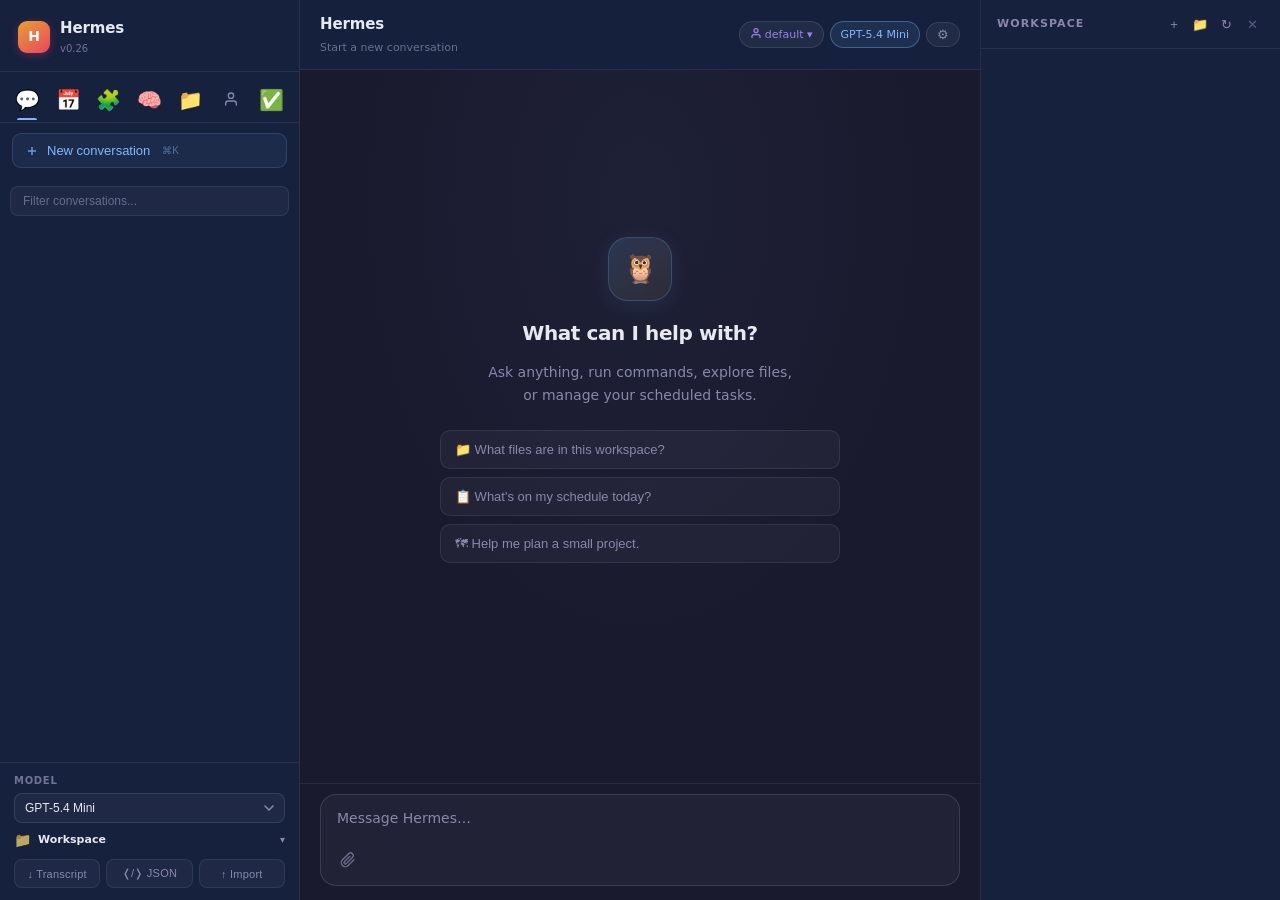
==== commit b03ddf78: "Merge pull request #46 from nesquena/fix/profile-switch-default-home fix: Profile system polish — 10" ====
--- a/static/index.html
+++ b/static/index.html
@@ -6,20 +6,21 @@
 <title>Hermes</title>
 <link rel="stylesheet" href="/static/style.css">
   <!-- Prism.js syntax highlighting (loaded async, non-blocking) -->
-  <link rel="stylesheet" href="https://cdn.jsdelivr.net/npm/prismjs@1.29.0/themes/prism-tomorrow.min.css">
-  <script src="https://cdn.jsdelivr.net/npm/prismjs@1.29.0/components/prism-core.min.js" defer></script>
-  <script src="https://cdn.jsdelivr.net/npm/prismjs@1.29.0/plugins/autoloader/prism-autoloader.min.js" defer></script>
+  <link rel="stylesheet" href="https://cdn.jsdelivr.net/npm/prismjs@1.29.0/themes/prism-tomorrow.min.css" integrity="sha384-wFjoQjtV1y5jVHbt0p35Ui8aV8GVpEZkyF99OXWqP/eNJDU93D3Ugxkoyh6Y2I4A" crossorigin="anonymous">
+  <script src="https://cdn.jsdelivr.net/npm/prismjs@1.29.0/components/prism-core.min.js" integrity="sha384-MXybTpajaBV0AkcBaCPT4KIvo0FzoCiWXgcihYsw4FUkEz0Pv3JGV6tk2G8vJtDc" crossorigin="anonymous" defer></script>
+  <script src="https://cdn.jsdelivr.net/npm/prismjs@1.29.0/plugins/autoloader/prism-autoloader.min.js" integrity="sha384-Uq05+JLko69eOiPr39ta9bh7kld5PKZoU+fF7g0EXTAriEollhZ+DrN8Q/Oi8J2Q" crossorigin="anonymous" defer></script>
 </head>
 <body>
 <div class="layout">
   <aside class="sidebar">
-    <div class="sidebar-header"><div class="logo">H</div><div><h1 style="margin:0;font-size:15px;font-weight:700;letter-spacing:-.01em">Hermes</h1><div style="font-size:10px;color:var(--muted);opacity:.8;margin-top:1px">v0.1.0 · WebUI</div></div></div>
+    <div class="sidebar-header"><div class="logo">H</div><div><h1 style="margin:0;font-size:15px;font-weight:700;letter-spacing:-.01em">Hermes</h1><div style="font-size:10px;color:var(--muted);opacity:.8;margin-top:1px">v0.26</div></div></div>
     <div class="sidebar-nav">
       <button class="nav-tab active" data-panel="chat" data-label="Chat" onclick="switchPanel('chat')" title="Chat">&#128172;</button>
       <button class="nav-tab" data-panel="tasks" data-label="Tasks" onclick="switchPanel('tasks')" title="Tasks">&#128197;</button>
       <button class="nav-tab" data-panel="skills" data-label="Skills" onclick="switchPanel('skills')" title="Skills">&#129513;</button>
       <button class="nav-tab" data-panel="memory" data-label="Memory" onclick="switchPanel('memory')" title="Memory">&#129504;</button>
       <button class="nav-tab" data-panel="workspaces" data-label="Spaces" onclick="switchPanel('workspaces')" title="Spaces">&#128193;</button>
+      <button class="nav-tab" data-panel="profiles" data-label="Profiles" onclick="switchPanel('profiles')" title="Agent profiles"><svg width="16" height="16" viewBox="0 0 24 24" fill="none" stroke="currentColor" stroke-width="2" stroke-linecap="round" stroke-linejoin="round"><path d="M20 21v-2a4 4 0 0 0-4-4H8a4 4 0 0 0-4 4v2"/><circle cx="12" cy="7" r="4"/></svg></button>
       <button class="nav-tab" data-panel="todos" data-label="Todos" onclick="switchPanel('todos')" title="Current task list">&#9989;</button>
     </div>
     <!-- Chat panel -->
@@ -103,6 +104,26 @@
     <div class="panel-view" id="panelWorkspaces">
       <div style="padding:10px 12px 4px;font-size:11px;color:var(--muted)">Add and switch workspaces for your sessions.</div>
       <div style="flex:1;overflow-y:auto;padding:0 12px 12px" id="workspacesPanel"><div style="color:var(--muted);font-size:12px">Loading...</div></div>
+    </div>
+    <!-- Profiles panel -->
+    <div class="panel-view" id="panelProfiles">
+      <div class="sidebar-section" style="padding-bottom:4px;display:flex;align-items:center;justify-content:space-between">
+        <div style="font-size:11px;color:var(--muted)">Agent profiles</div>
+        <button class="cron-btn run" style="padding:3px 8px;font-size:10px" onclick="toggleProfileForm()">+ New profile</button>
+      </div>
+      <!-- Profile create form (hidden by default) -->
+      <div id="profileCreateForm" style="display:none;padding:8px 12px;border-bottom:1px solid var(--border);flex-shrink:0">
+        <input id="profileFormName" placeholder="Profile name (lowercase, a-z 0-9 hyphens)" style="width:100%;background:rgba(255,255,255,.05);border:1px solid var(--border2);border-radius:6px;color:var(--text);padding:5px 8px;font-size:12px;outline:none;margin-bottom:6px;box-sizing:border-box">
+        <label style="display:flex;align-items:center;gap:6px;font-size:11px;color:var(--muted);margin-bottom:8px;cursor:pointer">
+          <input type="checkbox" id="profileFormClone" style="accent-color:var(--accent)"> Clone config from active profile
+        </label>
+        <div style="display:flex;gap:6px">
+          <button class="cron-btn run" style="flex:1" onclick="submitProfileCreate()">Create</button>
+          <button class="cron-btn" style="flex:1" onclick="toggleProfileForm()">Cancel</button>
+        </div>
+        <div id="profileFormError" style="font-size:11px;color:var(--accent);margin-top:6px;display:none"></div>
+      </div>
+      <div style="flex:1;overflow-y:auto;padding:0 12px 12px" id="profilesPanel"><div style="color:var(--muted);font-size:12px">Loading...</div></div>
     </div>
     <div class="sidebar-bottom">
       <div class="field-label" style="font-size:10px;letter-spacing:.07em;margin-bottom:4px">MODEL</div>
@@ -124,31 +145,42 @@
           <option value="meta-llama/llama-4-scout">Llama 4 Scout</option>
         </optgroup>
       </select>
-      <div id="sidebarWsDisplay" style="display:flex;align-items:center;gap:7px;padding:0 0 8px;cursor:pointer;border-radius:8px;transition:background .15s" onclick="toggleWsDropdown()" title="Switch workspace">
-        <span style="font-size:14px;opacity:.7">&#128193;</span>
-        <div style="min-width:0;flex:1">
-          <div style="font-size:11px;font-weight:600;color:var(--text);overflow:hidden;text-overflow:ellipsis;white-space:nowrap" id="sidebarWsName">Workspace</div>
-          <div style="font-size:10px;color:var(--muted);overflow:hidden;text-overflow:ellipsis;white-space:nowrap;margin-top:1px" id="sidebarWsPath"></div>
-        </div>
-        <span style="font-size:10px;color:var(--muted);flex-shrink:0">&#9662;</span>
+      <div style="position:relative">
+        <div id="sidebarWsDisplay" style="display:flex;align-items:center;gap:7px;padding:0 0 8px;cursor:pointer;border-radius:8px;transition:background .15s" onclick="toggleWsDropdown()" title="Switch workspace">
+          <span style="font-size:14px;opacity:.7">&#128193;</span>
+          <div style="min-width:0;flex:1">
+            <div style="font-size:11px;font-weight:600;color:var(--text);overflow:hidden;text-overflow:ellipsis;white-space:nowrap" id="sidebarWsName">Workspace</div>
+            <div style="font-size:10px;color:var(--muted);overflow:hidden;text-overflow:ellipsis;white-space:nowrap;margin-top:1px" id="sidebarWsPath"></div>
+          </div>
+          <span style="font-size:10px;color:var(--muted);flex-shrink:0">&#9662;</span>
+        </div>
+        <div class="ws-dropdown" id="wsDropdown"></div>
       </div>
       <div class="sidebar-actions">
         <button class="sm-btn" id="btnDownload" title="Download as Markdown">&#8595; Transcript</button>
         <button class="sm-btn" id="btnExportJSON" title="Export full session as JSON">&#10092;/&#10093; JSON</button>
+        <button class="sm-btn" id="btnImportJSON" title="Import session from JSON">&#8593; Import</button>
+        <input type="file" id="importFileInput" accept=".json" style="display:none">
       </div>
     </div>
   <div class="resize-handle" id="sidebarResize"></div>
   </aside>
   <main class="main">
     <div class="topbar">
+      <button class="mobile-hamburger" id="btnHamburger" onclick="toggleMobileSidebar()" title="Menu">
+        <svg width="20" height="20" viewBox="0 0 24 24" fill="none" stroke="currentColor" stroke-width="2"><line x1="3" y1="6" x2="21" y2="6"/><line x1="3" y1="12" x2="21" y2="12"/><line x1="3" y1="18" x2="21" y2="18"/></svg>
+      </button>
       <div style="flex:1;min-width:0;overflow:hidden"><div class="topbar-title" id="topbarTitle">Hermes</div><div class="topbar-meta" id="topbarMeta">Start a new conversation</div></div>
       <div class="topbar-chips">
+        <div id="profileChipWrap" style="position:relative">
+          <div class="chip profile-chip" id="profileChip" onclick="toggleProfileDropdown()" title="Switch profile" style="cursor:pointer"><svg width="12" height="12" viewBox="0 0 24 24" fill="none" stroke="currentColor" stroke-width="2.5" stroke-linecap="round" stroke-linejoin="round" style="vertical-align:-1px;margin-right:3px"><path d="M20 21v-2a4 4 0 0 0-4-4H8a4 4 0 0 0-4 4v2"/><circle cx="12" cy="7" r="4"/></svg><span id="profileChipLabel">default</span> &#9662;</div>
+          <div class="profile-dropdown" id="profileDropdown"></div>
+        </div>
         <div class="chip model" id="modelChip">GPT-5.4 Mini</div>
-        <div id="wsChipWrap" style="position:relative">
-          <div class="chip ws-chip" id="wsChip" onclick="toggleWsDropdown()" title="Switch workspace" style="cursor:pointer">&#128193; test-workspace &#9662;</div>
-          <div class="ws-dropdown" id="wsDropdown"></div>
-        </div>
+
         <button class="chip clear-btn" id="btnClearConv" onclick="clearConversation()" title="Clear all messages in this conversation" style="display:none">&#128465; Clear</button>
+        <button class="chip gear-btn" id="btnSettings" onclick="toggleSettings()" title="Settings">&#9881;</button>
+        <button class="chip mobile-files-btn" id="btnMobileFiles" onclick="toggleMobileFiles()" title="Files">&#128193;</button>
       </div>
     </div>
     <div class="messages" id="messages">
@@ -203,12 +235,14 @@
       </div>
     </div>
     <div class="composer-wrap" id="composerWrap">
+      <div class="cmd-dropdown" id="cmdDropdown"></div>
       <div class="composer-box" id="composerBox">
         <div class="drop-hint" id="dropHint">
           <svg width="28" height="28" viewBox="0 0 24 24" fill="none" stroke="currentColor" stroke-width="1.5"><path d="M21 15v4a2 2 0 0 1-2 2H5a2 2 0 0 1-2-2v-4"/><polyline points="17 8 12 3 7 8"/><line x1="12" y1="3" x2="12" y2="15"/></svg>
           Drop files to upload to workspace
         </div>
         <div class="attach-tray" id="attachTray"></div>
+        <div class="mic-status" id="micStatus" style="display:none"><span class="mic-dot"></span> Listening…</div>
         <textarea id="msg" rows="1" placeholder="Message Hermes…"></textarea>
         <div class="composer-footer">
           <div class="composer-left">
@@ -216,11 +250,18 @@
             <button class="icon-btn" id="btnAttach" title="Attach files">
               <svg width="16" height="16" viewBox="0 0 24 24" fill="none" stroke="currentColor" stroke-width="2"><path d="M21.44 11.05l-9.19 9.19a6 6 0 0 1-8.49-8.49l9.19-9.19a4 4 0 0 1 5.66 5.66l-9.2 9.19a2 2 0 0 1-2.83-2.83l8.49-8.48"/></svg>
             </button>
+            <button class="icon-btn mic-btn" id="btnMic" title="Voice input" style="display:none">
+              <svg width="16" height="16" viewBox="0 0 24 24" fill="none" stroke="currentColor" stroke-width="2">
+                <rect x="9" y="1" width="6" height="12" rx="3"/>
+                <path d="M5 10a7 7 0 0 0 14 0"/>
+                <line x1="12" y1="19" x2="12" y2="23"/>
+                <line x1="8" y1="23" x2="16" y2="23"/>
+              </svg>
+            </button>
           </div>
           <div class="composer-right">
-            <button class="send-btn" id="btnSend">
-              <svg width="14" height="14" viewBox="0 0 24 24" fill="currentColor"><path d="M2.01 21L23 12 2.01 3 2 10l15 2-15 2z"/></svg>
-              Send
+            <button class="send-btn" id="btnSend" title="Send message" style="display:none">
+              <svg width="16" height="16" viewBox="0 0 24 24" fill="none" stroke="currentColor" stroke-width="2.5" stroke-linecap="round" stroke-linejoin="round"><line x1="12" y1="19" x2="12" y2="5"/><polyline points="5 12 12 5 19 12"/></svg>
             </button>
           </div>
         </div>
@@ -233,11 +274,14 @@
     <div class="panel-header">
       <span>Workspace</span>
       <div class="panel-actions">
+        <button class="panel-icon-btn" id="btnUpDir" title="Parent directory" onclick="navigateUp()" style="display:none">&#8593;</button>
         <button class="panel-icon-btn" id="btnNewFile" title="New file" onclick="promptNewFile()">&#43;</button>
-        <button class="panel-icon-btn" id="btnRefreshPanel" title="Refresh" onclick="if(S.session)loadDir('.')">&#8635;</button>
+        <button class="panel-icon-btn" id="btnNewFolder" title="New folder" onclick="promptNewFolder()">&#128193;</button>
+        <button class="panel-icon-btn" id="btnRefreshPanel" title="Refresh" onclick="if(S.session)loadDir(S.currentDir)">&#8635;</button>
         <button class="panel-icon-btn close-preview" id="btnClearPreview" title="Close preview">&#10005;</button>
       </div>
     </div>
+    <div class="breadcrumb-bar" id="breadcrumbBar" style="display:none"></div>
     <div class="file-tree" id="fileTree"></div>
     <div class="preview-area" id="previewArea">
       <div class="preview-path" id="previewPath">
@@ -253,10 +297,67 @@
     </div>
   </aside>
 </div>
+<div class="settings-overlay" id="settingsOverlay" style="display:none">
+  <div class="settings-panel">
+    <div class="settings-header">
+      <h3 style="margin:0;font-size:16px">Settings</h3>
+      <button class="panel-icon-btn" onclick="toggleSettings()" title="Close">&#10005;</button>
+    </div>
+    <div class="settings-body">
+      <div class="settings-field">
+        <label for="settingsModel">Default Model</label>
+        <select id="settingsModel" style="width:100%;padding:8px;background:var(--code-bg);color:var(--text);border:1px solid var(--border2);border-radius:6px"></select>
+      </div>
+      <div class="settings-field">
+        <label for="settingsWorkspace">Default Workspace</label>
+        <select id="settingsWorkspace" style="width:100%;padding:8px;background:var(--code-bg);color:var(--text);border:1px solid var(--border2);border-radius:6px"></select>
+      </div>
+      <div class="settings-field">
+        <label for="settingsSendKey">Send Key</label>
+        <select id="settingsSendKey" style="width:100%;padding:8px;background:var(--code-bg);color:var(--text);border:1px solid var(--border2);border-radius:6px">
+          <option value="enter">Enter (Shift+Enter for newline)</option>
+          <option value="ctrl+enter">Ctrl+Enter (Enter for newline)</option>
+        </select>
+      </div>
+      <div class="settings-field" style="border-top:1px solid var(--border);padding-top:12px;margin-top:8px">
+        <label for="settingsPassword">Access Password</label>
+        <div style="font-size:11px;color:var(--muted);margin-bottom:6px">Enter a new password to set or change it. Leave blank to keep current setting.</div>
+        <input type="password" id="settingsPassword" placeholder="Enter new password…" style="width:100%;padding:8px;background:var(--code-bg);color:var(--text);border:1px solid var(--border2);border-radius:6px;font-size:13px">
+      </div>
+      <button class="sm-btn" onclick="saveSettings()" style="margin-top:12px;width:100%;padding:8px;font-weight:600">Save Settings</button>
+      <button class="sm-btn" id="btnDisableAuth" onclick="disableAuth()" style="margin-top:6px;width:100%;padding:8px;font-weight:600;color:#e8a030;border-color:rgba(232,160,48,.3);display:none">Disable Auth</button>
+      <button class="sm-btn" id="btnSignOut" onclick="signOut()" style="margin-top:6px;width:100%;padding:8px;font-weight:600;color:var(--accent);border-color:rgba(233,69,96,.3);display:none">Sign Out</button>
+    </div>
+  </div>
+</div>
+<div class="mobile-overlay" id="mobileOverlay" onclick="closeMobileSidebar()"></div>
+<nav class="mobile-bottom-nav" id="mobileBottomNav">
+  <button class="mobile-nav-btn active" data-panel="chat" onclick="mobileSwitchPanel('chat')">
+    <svg width="20" height="20" viewBox="0 0 24 24" fill="none" stroke="currentColor" stroke-width="1.5"><path d="M21 15a2 2 0 0 1-2 2H7l-4 4V5a2 2 0 0 1 2-2h14a2 2 0 0 1 2 2z"/></svg>
+    <span>Chat</span>
+  </button>
+  <button class="mobile-nav-btn" data-panel="tasks" onclick="mobileSwitchPanel('tasks')">
+    <svg width="20" height="20" viewBox="0 0 24 24" fill="none" stroke="currentColor" stroke-width="1.5"><rect x="3" y="4" width="18" height="18" rx="2"/><line x1="16" y1="2" x2="16" y2="6"/><line x1="8" y1="2" x2="8" y2="6"/><line x1="3" y1="10" x2="21" y2="10"/></svg>
+    <span>Tasks</span>
+  </button>
+  <button class="mobile-nav-btn" data-panel="skills" onclick="mobileSwitchPanel('skills')">
+    <svg width="20" height="20" viewBox="0 0 24 24" fill="none" stroke="currentColor" stroke-width="1.5"><path d="M12 2L2 7l10 5 10-5-10-5z"/><path d="M2 17l10 5 10-5"/><path d="M2 12l10 5 10-5"/></svg>
+    <span>Skills</span>
+  </button>
+  <button class="mobile-nav-btn" data-panel="memory" onclick="mobileSwitchPanel('memory')">
+    <svg width="20" height="20" viewBox="0 0 24 24" fill="none" stroke="currentColor" stroke-width="1.5"><path d="M12 2a7 7 0 0 1 7 7c0 2.5-1.3 4.7-3.2 6H8.2C6.3 13.7 5 11.5 5 9a7 7 0 0 1 7-7z"/><line x1="9" y1="17" x2="15" y2="17"/><line x1="10" y1="20" x2="14" y2="20"/></svg>
+    <span>Memory</span>
+  </button>
+  <button class="mobile-nav-btn" data-panel="workspaces" onclick="mobileSwitchPanel('workspaces')">
+    <svg width="20" height="20" viewBox="0 0 24 24" fill="none" stroke="currentColor" stroke-width="1.5"><path d="M2 4h8l2 2h10v14H2z"/></svg>
+    <span>Spaces</span>
+  </button>
+</nav>
 <div class="toast" id="toast"></div>
 <script src="/static/ui.js"></script>
 <script src="/static/workspace.js"></script>
 <script src="/static/sessions.js"></script>
+<script src="/static/commands.js"></script>
 <script src="/static/messages.js"></script>
 <script src="/static/panels.js"></script>
 <script src="/static/boot.js"></script>
--- a/static/style.css
+++ b/static/style.css
@@ -4,8 +4,8 @@
     --text:#e8e8f0;--muted:#8888aa;--accent:#e94560;--blue:#7cb9ff;--gold:#c9a84c;--code-bg:#0d1117;
     font-family:-apple-system,BlinkMacSystemFont,"Segoe UI",system-ui,sans-serif;font-size:14px;line-height:1.6;
   }
-  body{background:var(--bg);color:var(--text);height:100vh;overflow:hidden;display:flex;}
-  .layout{display:flex;width:100%;height:100vh;}
+  body{background:var(--bg);color:var(--text);height:100vh;height:100dvh;overflow:hidden;display:flex;}
+  .layout{display:flex;width:100%;height:100vh;height:100dvh;}
   .sidebar{width:300px;background:var(--sidebar);border-right:1px solid var(--border);display:flex;flex-direction:column;overflow:hidden;flex-shrink:0;}
   .sidebar-header{padding:16px 18px 14px;border-bottom:1px solid var(--border);display:flex;align-items:center;gap:10px;}
   .logo{width:32px;height:32px;border-radius:9px;background:linear-gradient(145deg,#e8a030,var(--accent));display:flex;align-items:center;justify-content:center;font-weight:800;font-size:14px;color:#fff;flex-shrink:0;box-shadow:0 2px 8px rgba(233,69,96,.3);}
@@ -20,13 +20,21 @@
   .session-search input::placeholder{color:var(--muted);opacity:.7;}
   /* Inline session title edit */
   .session-title-input{flex:1;background:rgba(20,32,60,.9);border:1px solid rgba(124,185,255,.6);border-radius:6px;color:var(--text);padding:3px 8px;font-size:13px;outline:none;min-width:0;box-shadow:0 0 0 2px rgba(124,185,255,.15);font-family:inherit;}
-  .session-item{padding:8px 10px 8px 8px;border-radius:8px;cursor:pointer;font-size:13px;color:var(--muted);white-space:nowrap;overflow:hidden;text-overflow:ellipsis;transition:background .15s,color .15s,border-color .15s;display:flex;align-items:center;gap:6px;min-width:0;border-left:2px solid transparent;}
+  .session-item{padding:8px 10px 8px 8px;border-radius:0 8px 8px 0;cursor:pointer;font-size:13px;color:var(--muted);white-space:nowrap;overflow:hidden;text-overflow:ellipsis;transition:background .15s,color .15s,border-color .15s;display:flex;align-items:center;gap:6px;min-width:0;border-left:2px solid transparent;position:relative;}
   .session-item:hover{background:rgba(255,255,255,0.06);color:var(--text);}
-  .session-item.active{background:rgba(124,185,255,0.1);color:var(--blue);border-left:2px solid var(--blue);padding-left:8px;}
+  .session-item.active{background:rgba(232,160,48,0.12);color:#e8a030;border-left:2px solid #e8a030;padding-left:8px;}
   .session-title{flex:1;overflow:hidden;text-overflow:ellipsis;white-space:nowrap;}
-  .session-trash{flex-shrink:0;opacity:0;font-size:13px;color:var(--muted);background:none;border:none;cursor:pointer;padding:0 2px;line-height:1;transition:opacity .15s,color .15s;}
-  .session-item:hover .session-trash{opacity:1;}
-  .session-trash:hover{color:var(--accent)!important;}
+  /* ── Session action button overlay ── */
+  .session-actions{position:absolute;right:0;top:0;bottom:0;display:flex;align-items:center;gap:2px;padding:0 6px 0 16px;background:linear-gradient(to right,transparent,var(--sidebar) 12px);opacity:0;pointer-events:none;transition:opacity .15s ease;border-radius:0 8px 8px 0;}
+  .session-item:hover .session-actions{opacity:1;pointer-events:auto;}
+  .session-item.active .session-actions{background:linear-gradient(to right,transparent,rgba(30,22,8,.95) 12px);}
+  .session-actions button{background:none;border:none;color:var(--muted);cursor:pointer;padding:2px 3px;line-height:1;transition:color .12s;display:flex;align-items:center;}
+  .session-actions button:hover{color:var(--text);}
+  .session-actions .act-trash:hover{color:var(--accent);}
+  .session-actions .act-pin.pinned{color:#f5c542;}
+  .session-actions .act-pin.pinned:hover{color:#d4a017;}
+  /* Hide overlay during inline rename */
+  .session-item:has(.session-title-input) .session-actions{display:none;}
   @keyframes newflash{0%{background:rgba(124,185,255,0.22);color:var(--blue);}100%{background:transparent;color:var(--muted);}}
   .session-item.new-flash{animation:newflash 1.4s ease-out forwards;}
   .toast{position:fixed;bottom:24px;left:50%;transform:translateX(-50%);background:rgba(20,30,50,.95);backdrop-filter:blur(12px);border:1px solid rgba(124,185,255,0.25);color:var(--text);font-size:13px;padding:10px 20px;border-radius:12px;pointer-events:none;opacity:0;transition:opacity .2s,transform .2s;z-index:100;box-shadow:0 4px 20px rgba(0,0,0,.3);letter-spacing:.01em;}
@@ -179,11 +187,18 @@
   .icon-btn{width:34px;height:34px;border-radius:8px;background:none;border:none;color:var(--muted);cursor:pointer;display:flex;align-items:center;justify-content:center;font-size:16px;transition:all .15s;}
   .icon-btn{opacity:.75;}
   .icon-btn:hover{background:rgba(255,255,255,.08);color:var(--text);opacity:1;}
+  .mic-btn{transition:color .15s,background .15s;}
+  .mic-btn.recording{color:#e94560;background:rgba(233,69,96,.12);animation:mic-pulse 1.2s ease-in-out infinite;}
+  @keyframes mic-pulse{0%,100%{box-shadow:0 0 0 0 rgba(233,69,96,.3);}50%{box-shadow:0 0 0 6px rgba(233,69,96,0);}}
+  .mic-status{font-size:11px;color:#e94560;padding:4px 12px;display:flex;align-items:center;gap:6px;}
+  .mic-dot{width:6px;height:6px;border-radius:50%;background:#e94560;animation:mic-pulse 1.2s ease-in-out infinite;flex-shrink:0;}
   .status-text{font-size:11px;color:var(--muted);padding-left:4px;}
-  .send-btn{padding:7px 18px;border-radius:10px;font-size:13px;font-weight:600;background:linear-gradient(135deg,#5ba8f5,#7cb9ff);border:none;color:#0a1628;cursor:pointer;display:flex;align-items:center;gap:6px;transition:all .15s;flex-shrink:0;letter-spacing:.01em;}
-  .send-btn:hover{background:linear-gradient(135deg,#7cb9ff,#a0d0ff);transform:translateY(-1px);}
-  .send-btn:active{transform:translateY(0);}
-  .send-btn:disabled{opacity:.4;cursor:not-allowed;}
+  .send-btn{width:34px;height:34px;border-radius:50%;background:#7cb9ff;border:none;color:#0a1628;cursor:pointer;display:flex;align-items:center;justify-content:center;flex-shrink:0;transition:background .15s,transform .15s,box-shadow .15s;box-shadow:0 2px 8px rgba(124,185,255,.35);}
+  .send-btn:hover{background:#a0d0ff;transform:scale(1.08);box-shadow:0 4px 14px rgba(124,185,255,.5);}
+  .send-btn:active{transform:scale(0.95);box-shadow:0 1px 4px rgba(124,185,255,.25);}
+  .send-btn:disabled{opacity:.35;cursor:not-allowed;transform:none;box-shadow:none;}
+  .send-btn.visible{animation:send-pop-in .18s cubic-bezier(.34,1.56,.64,1) forwards;}
+  @keyframes send-pop-in{from{opacity:0;transform:scale(.55);}to{opacity:1;transform:scale(1);}}
   .upload-bar-wrap{display:none;height:3px;background:rgba(255,255,255,.06);border-radius:0 0 16px 16px;overflow:hidden;}
   .upload-bar-wrap.active{display:block;}
   .upload-bar{height:100%;background:linear-gradient(90deg,var(--blue),#a0d0ff);width:0%;transition:width .3s ease;}
@@ -197,10 +212,20 @@
   .file-action-btn{width:20px;height:20px;background:rgba(0,0,0,.4);border:none;border-radius:4px;color:var(--muted);cursor:pointer;font-size:11px;display:flex;align-items:center;justify-content:center;}
   .file-action-btn:hover{color:var(--accent);}
   .close-preview{cursor:pointer;opacity:.6;}.close-preview:hover{opacity:1;}
+  /* Breadcrumb navigation */
+  .breadcrumb-bar{display:flex;align-items:center;gap:2px;padding:6px 12px;font-size:12px;border-bottom:1px solid var(--border);flex-shrink:0;overflow:hidden;white-space:nowrap;}
+  .breadcrumb-seg{padding:1px 3px;border-radius:3px;}
+  .breadcrumb-link{color:var(--muted);cursor:pointer;transition:color .12s;}
+  .breadcrumb-link:hover{color:var(--text);background:rgba(255,255,255,.06);}
+  .breadcrumb-current{color:var(--text);font-weight:500;}
+  .breadcrumb-sep{color:var(--border);margin:0 1px;font-size:11px;}
   .file-tree{flex:1;overflow-y:auto;padding:8px;}
   .file-item{display:flex;align-items:center;gap:6px;padding:6px 10px;border-radius:7px;cursor:pointer;font-size:12px;color:var(--muted);transition:all .12s;min-width:0;}
   .file-item:hover{background:rgba(255,255,255,.07);color:var(--text);}
   .file-item.active{background:rgba(124,185,255,.12);color:var(--blue);}
+  .file-tree-toggle{font-size:10px;color:var(--muted);flex-shrink:0;width:10px;text-align:center;line-height:1;}
+  .file-item.file-empty{color:var(--muted);opacity:.5;font-style:italic;cursor:default;font-size:11px;}
+  .file-item.file-empty:hover{background:none;color:var(--muted);}
   .preview-area{flex:1;overflow:auto;padding:14px;flex-direction:column;gap:8px;display:none;opacity:0;transition:opacity .15s;}
   .preview-area.visible{display:flex;opacity:1;}
   .preview-path{font-size:11px;color:var(--muted);padding-bottom:8px;border-bottom:1px solid var(--border);flex-shrink:0;}
@@ -235,11 +260,92 @@
   ::-webkit-scrollbar-track{background:transparent}
   ::-webkit-scrollbar-thumb{background:rgba(255,255,255,.1);border-radius:99px;transition:background .2s}
   ::-webkit-scrollbar-thumb:hover{background:rgba(255,255,255,.22)}
-  @media(max-width:900px){.rightpanel{display:none}}@media(max-width:640px){.sidebar{display:none}}
+  /* ── Desktop: hide mobile-only elements ── */
+  .mobile-hamburger{display:none;}
+  .mobile-files-btn{display:none!important;}
+  .mobile-overlay{display:none;}
+  .mobile-bottom-nav{display:none;}
+
+  @media(max-width:900px){.rightpanel{display:none}.mobile-files-btn{display:inline-flex!important;}}
+
+  @media(max-width:640px){
+    /* ── Sidebar: slide-in overlay instead of hidden ── */
+    .sidebar{position:fixed;left:-300px;top:0;bottom:0;width:280px;z-index:200;
+      transition:left .25s ease;box-shadow:4px 0 24px rgba(0,0,0,.4);}
+    .sidebar.mobile-open{left:0;}
+    .sidebar .resize-handle{display:none;}
+    /* Hamburger button */
+    .mobile-hamburger{display:flex;align-items:center;justify-content:center;
+      background:none;border:none;color:var(--muted);cursor:pointer;padding:4px;
+      flex-shrink:0;-webkit-tap-highlight-color:transparent;}
+    .mobile-hamburger:hover{color:var(--text);}
+    /* Overlay backdrop */
+    .mobile-overlay{display:none;position:fixed;inset:0;background:rgba(0,0,0,.5);
+      z-index:199;-webkit-tap-highlight-color:transparent;}
+    .mobile-overlay.visible{display:block;}
+    /* Files button in topbar */
+    .mobile-files-btn{display:inline-flex!important;}
+    /* Right panel: slide-over from right */
+    .rightpanel{display:flex!important;position:fixed;right:-320px;top:0;bottom:0;
+      width:300px;z-index:200;transition:right .25s ease;
+      box-shadow:-4px 0 24px rgba(0,0,0,.4);}
+    .rightpanel.mobile-open{right:0;}
+    .rightpanel .resize-handle{display:none;}
+    /* Bottom navigation bar */
+    .mobile-bottom-nav{display:flex;position:fixed;bottom:0;left:0;right:0;
+      background:var(--sidebar);border-top:1px solid var(--border);
+      z-index:150;padding:4px 0 env(safe-area-inset-bottom,0);
+      justify-content:space-around;align-items:center;}
+    .mobile-nav-btn{display:flex;flex-direction:column;align-items:center;gap:2px;
+      background:none;border:none;color:var(--muted);font-size:9px;padding:6px 4px;
+      cursor:pointer;min-width:44px;min-height:44px;justify-content:center;
+      -webkit-tap-highlight-color:transparent;transition:color .15s;}
+    .mobile-nav-btn.active{color:var(--blue);}
+    .mobile-nav-btn:hover{color:var(--text);}
+    .mobile-nav-btn svg{flex-shrink:0;}
+    /* Hide sidebar nav tabs (replaced by bottom nav) */
+    .sidebar-nav{display:none;}
+    /* Hide sidebar bottom section on mobile (model select, workspace) */
+    .sidebar-bottom{display:none;}
+    /* Topbar adjustments */
+    .topbar{padding:8px 12px;gap:8px;}
+    .topbar-title{font-size:14px;}
+    .topbar-meta{display:none;}
+    .topbar-chips{flex-wrap:nowrap;gap:4px;overflow-x:auto;-webkit-overflow-scrolling:touch;}
+    .topbar-chips .chip,.topbar-chips .ws-chip,.topbar-chips button{font-size:11px!important;padding:3px 8px!important;white-space:nowrap;}
+    /* Messages area — account for bottom nav */
+    .messages{padding-bottom:60px;}
+    .messages-inner{padding:12px 10px 20px;}
+    .msg-body{padding-left:0;max-width:100%;}
+    .msg-role{font-size:12px;}
+    /* Composer — above bottom nav */
+    .composer-wrap{padding:8px 10px 12px!important;margin-bottom:56px;}
+    .composer-box{border-radius:12px;}
+    .composer-box textarea{font-size:16px;min-height:40px;}
+    .send-btn{width:32px;height:32px;}
+    /* Touch targets — minimum 44px */
+    .icon-btn,.mic-btn{min-width:44px;min-height:44px;}
+    .session-item{min-height:44px;padding:10px 12px;}
+    /* Empty state */
+    .empty-state h2{font-size:18px;}
+    .empty-state p{font-size:13px;}
+    .suggestion-grid{max-width:100%!important;}
+    .suggestion{font-size:12px;padding:10px 12px;}
+    /* Approval card */
+    .approval-card{padding:0 10px 8px;}
+    .approval-btns{gap:6px;}
+    .approval-btn{padding:8px 12px;font-size:12px;min-height:44px;}
+    /* Tool cards */
+    .tool-card{margin-left:0!important;font-size:12px;}
+    /* Settings modal */
+    .settings-panel{width:95vw;max-width:95vw;}
+    /* Login page responsive */
+    .card{width:90vw;max-width:320px;padding:28px 24px;}
+  }
 
 /* ── Workspace dropdown (topbar) ── */
 .ws-chip{user-select:none;}
-.ws-dropdown{display:none;position:absolute;top:calc(100% + 6px);right:0;min-width:240px;background:#1a2535;border:1px solid var(--border2);border-radius:10px;box-shadow:0 8px 24px rgba(0,0,0,.4);z-index:200;overflow:hidden;max-height:320px;overflow-y:auto;}
+.ws-dropdown{display:none;position:absolute;bottom:calc(100% + 4px);left:0;right:0;min-width:200px;background:#1a2535;border:1px solid var(--border2);border-radius:10px;box-shadow:0 -4px 24px rgba(0,0,0,.4);z-index:200;overflow:hidden;max-height:320px;overflow-y:auto;}
 .ws-dropdown.open{display:block;}
 .ws-opt{padding:9px 14px;cursor:pointer;transition:background .12s;}
 .ws-opt:hover{background:rgba(255,255,255,.07);}
@@ -257,6 +363,33 @@
 .ws-row-actions{display:flex;gap:4px;flex-shrink:0;}
 .ws-action-btn{padding:4px 9px;border-radius:6px;font-size:11px;font-weight:600;border:1px solid var(--border2);background:rgba(255,255,255,.05);color:var(--muted);cursor:pointer;transition:all .15s;white-space:nowrap;}
 .ws-action-btn:hover{background:rgba(255,255,255,.1);color:var(--text);}
+/* ── Profile dropdown + management panel ── */
+.profile-chip{user-select:none;color:rgba(168,139,250,.9)!important;}
+.profile-dropdown{display:none;position:absolute;top:calc(100% + 6px);right:0;min-width:260px;background:#1a2535;border:1px solid var(--border2);border-radius:10px;box-shadow:0 8px 24px rgba(0,0,0,.4);z-index:200;overflow:hidden;max-height:380px;overflow-y:auto;}
+.profile-dropdown.open{display:block;}
+.profile-opt{padding:9px 14px;cursor:pointer;transition:background .12s;}
+.profile-opt:hover{background:rgba(255,255,255,.07);}
+.profile-opt.active{background:rgba(168,139,250,.08);}
+.profile-opt-name{font-size:13px;color:var(--text);font-weight:500;}
+.profile-opt-meta{font-size:11px;color:var(--muted);margin-top:2px;}
+.profile-opt-badge{display:inline-block;width:7px;height:7px;border-radius:50%;margin-right:5px;vertical-align:middle;}
+.profile-opt-badge.running{background:#4caf50;box-shadow:0 0 4px rgba(76,175,80,.5);}
+.profile-opt-badge.stopped{background:rgba(255,255,255,.2);}
+.profile-card{padding:10px 0;border-bottom:1px solid var(--border);}
+.profile-card:last-of-type{border-bottom:none;}
+.profile-card-header{display:flex;align-items:center;justify-content:space-between;gap:8px;}
+.profile-card-name{font-size:13px;font-weight:600;color:var(--text);}
+.profile-card-name.is-active{color:rgba(168,139,250,.9);}
+.profile-card-meta{font-size:11px;color:var(--muted);margin-top:3px;padding-left:12px;}
+.profile-card-actions{display:flex;gap:4px;flex-shrink:0;}
+/* ── Slash command autocomplete dropdown ── */
+.cmd-dropdown{display:none;position:absolute;bottom:100%;left:0;right:0;background:#1a2535;border:1px solid var(--border2);border-radius:10px;box-shadow:0 -8px 24px rgba(0,0,0,.4);z-index:200;max-height:240px;overflow-y:auto;margin-bottom:4px;}
+.cmd-dropdown.open{display:block;}
+.cmd-item{padding:8px 14px;cursor:pointer;transition:background .12s;}
+.cmd-item:hover,.cmd-item.selected{background:rgba(255,255,255,.07);}
+.cmd-item-name{font-size:13px;color:var(--text);font-weight:500;}
+.cmd-item-arg{color:var(--muted);font-weight:400;font-style:italic;}
+.cmd-item-desc{font-size:11px;color:var(--muted);margin-top:1px;}
 .ws-action-btn.danger:hover{background:rgba(233,69,96,.12);color:var(--accent);border-color:rgba(233,69,96,.3);}
 .ws-add-row{display:flex;gap:8px;align-items:center;padding:10px 0 4px;}
 /* ── Message action buttons (copy, edit, retry) ── */
@@ -312,7 +445,7 @@
 .msg-role > span{line-height:1;}
 
 /* Composer wrap: slightly less padding on smaller heights */
-.composer-wrap{border-top:1px solid rgba(255,255,255,.07);padding:10px 20px 14px;}
+.composer-wrap{border-top:1px solid rgba(255,255,255,.07);padding:10px 20px 14px;position:relative;}
 
 /* Cron status badges: pill shape refinement */
 .cron-status{border-radius:99px;font-size:10px;letter-spacing:.04em;}
@@ -411,9 +544,14 @@
   transition:background .15s;
 }
 .resize-handle:hover,.resize-handle.dragging{background:rgba(124,185,255,.35);}
-.sidebar{position:relative;}
+/* Desktop-only: position:relative for sidebar/rightpanel resize handles.
+   Must be scoped to min-width:641px so it doesn't override the mobile
+   position:fixed slide-in overlay set in the max-width:640px @media block above. */
+@media(min-width:641px){
+  .sidebar{position:relative;}
+  .rightpanel{position:relative;}
+}
 .sidebar .resize-handle{right:-2px;}
-.rightpanel{position:relative;}
 .rightpanel .resize-handle{left:-2px;}
 /* Prevent text selection during drag */
 body.resizing{user-select:none;cursor:col-resize;}
@@ -448,3 +586,85 @@
 ::-webkit-scrollbar-thumb{background:rgba(255,255,255,.12);border-radius:3px;}
 ::-webkit-scrollbar-thumb:hover{background:rgba(255,255,255,.22);}
 * { scrollbar-width: thin; scrollbar-color: rgba(255,255,255,.12) transparent; }
+
+/* ── Settings overlay ── */
+.settings-overlay{position:fixed;inset:0;background:rgba(0,0,0,.5);z-index:1000;display:flex;align-items:center;justify-content:center;}
+.settings-panel{background:var(--bg);border:1px solid var(--border);border-radius:12px;padding:0;width:380px;max-width:90vw;max-height:80vh;overflow-y:auto;box-shadow:0 12px 40px rgba(0,0,0,.5);}
+.settings-header{display:flex;align-items:center;justify-content:space-between;padding:16px 20px 12px;border-bottom:1px solid var(--border);}
+.settings-body{padding:20px;}
+.settings-field{margin-bottom:16px;}
+.settings-field label{display:block;font-size:11px;font-weight:600;letter-spacing:.05em;text-transform:uppercase;color:var(--muted);margin-bottom:6px;}
+/* Save button inside the settings panel */
+.settings-panel .settings-btn{background:var(--accent);color:#fff;border:none;border-radius:6px;padding:8px 16px;cursor:pointer;font-weight:600;font-size:13px;}
+.settings-panel .settings-btn:hover{opacity:.9;}
+/* Gear icon in topbar -- muted chip, no red */
+.gear-btn{font-size:13px;cursor:pointer;transition:color .15s,background .15s;}
+.gear-btn:hover{color:var(--text);background:rgba(255,255,255,.08);}
+
+/* ── Session pin indicator (inline, only when pinned) ── */
+.session-pin-indicator{flex-shrink:0;color:#f5c542;line-height:1;display:flex;align-items:center;}
+.session-pin-indicator svg{width:10px;height:10px;}
+
+/* ── Cron alert badge ── */
+.cron-badge{position:absolute;top:2px;right:2px;background:#e53e3e;color:#fff;font-size:9px;font-weight:700;min-width:14px;height:14px;line-height:14px;text-align:center;border-radius:7px;padding:0 3px;}
+
+/* ── Background error banner ── */
+/* ── Archived sessions ── */
+.session-item.archived{opacity:.5;}
+.session-item.archived .session-title{font-style:italic;}
+
+/* ── Session tags ── */
+.session-tag{display:inline-block;font-size:9px;font-weight:600;padding:1px 5px;margin-left:4px;border-radius:3px;background:rgba(99,179,237,.2);color:#63b3ed;cursor:pointer;vertical-align:middle;}
+.session-tag:hover{background:rgba(99,179,237,.35);}
+
+/* ── File rename input ── */
+.file-rename-input{background:rgba(255,255,255,.08);border:1px solid var(--accent);border-radius:4px;color:var(--text);font-size:12px;padding:1px 4px;width:100%;outline:none;min-width:0;}
+
+/* ── Message timestamps ── */
+.msg-time{font-size:10px;color:var(--muted);opacity:.6;margin-left:6px;}
+.msg-role:hover .msg-time{opacity:1;}
+
+/* ── Mermaid diagrams ── */
+.mermaid-block{background:var(--code-bg);border-radius:8px;padding:16px;margin:8px 0;overflow-x:auto;}
+.mermaid-rendered{background:transparent;padding:8px 0;}
+.mermaid-rendered svg{max-width:100%;height:auto;}
+
+/* ── Session projects ── */
+.project-bar{display:flex;gap:4px;padding:4px 10px 8px;flex-wrap:wrap;align-items:center;flex-shrink:0;}
+.project-chip{font-size:10px;font-weight:600;padding:3px 8px;border-radius:12px;cursor:pointer;border:1px solid var(--border2);background:rgba(255,255,255,.04);color:var(--muted);transition:all .15s;white-space:nowrap;display:inline-flex;align-items:center;gap:4px;}
+.project-chip:hover{background:rgba(255,255,255,.08);color:var(--text);}
+.project-chip.active{background:rgba(124,185,255,.12);color:var(--blue);border-color:rgba(124,185,255,.4);}
+.project-chip .color-dot{width:6px;height:6px;border-radius:50%;display:inline-block;flex-shrink:0;}
+.project-create-btn{font-size:10px;padding:3px 6px;border-radius:12px;cursor:pointer;border:1px dashed var(--border2);background:none;color:var(--muted);opacity:.6;transition:all .15s;}
+.project-create-btn:hover{opacity:1;border-color:var(--blue);color:var(--blue);}
+.project-create-input{font-size:10px;padding:3px 8px;border-radius:12px;border:1px solid rgba(124,185,255,.6);background:rgba(20,32,60,.9);color:var(--text);outline:none;width:100px;font-family:inherit;box-shadow:0 0 0 2px rgba(124,185,255,.15);}
+.project-picker{position:absolute;right:0;top:100%;background:var(--sidebar);border:1px solid var(--border2);border-radius:8px;padding:4px;z-index:30;min-width:160px;max-width:220px;width:max-content;box-shadow:0 4px 16px rgba(0,0,0,.3);}
+.project-picker-item{padding:5px 10px;font-size:11px;border-radius:6px;cursor:pointer;color:var(--muted);transition:all .1s;display:flex;align-items:center;gap:6px;}
+.project-picker-item:hover{background:rgba(255,255,255,.08);color:var(--text);}
+.project-picker-item.active{color:var(--blue);}
+.project-picker-create{color:var(--blue);opacity:.7;border-top:1px solid var(--border2);margin-top:2px;padding-top:6px;}
+.project-picker-create:hover{opacity:1;background:rgba(124,185,255,.08);}
+.session-project-dot{width:6px;height:6px;border-radius:50%;flex-shrink:0;display:inline-block;margin-left:4px;vertical-align:middle;}
+
+/* ── Code copy button ── */
+.code-copy-btn{background:rgba(255,255,255,.06);border:1px solid rgba(255,255,255,.1);border-radius:4px;color:var(--muted);font-size:11px;cursor:pointer;padding:2px 6px;transition:all .15s;line-height:1.3;}
+.code-copy-btn:hover{background:rgba(255,255,255,.12);color:var(--text);}
+
+/* ── Tool card expand/collapse toggle ── */
+.tool-cards-toggle{margin:4px 0 2px 40px;display:flex;gap:8px;}
+.tool-cards-toggle button{background:none;border:none;color:var(--blue);font-size:10px;cursor:pointer;opacity:.6;padding:0;}
+.tool-cards-toggle button:hover{opacity:1;text-decoration:underline;}
+
+/* ── Thinking/reasoning card ── */
+.thinking-card{background:rgba(201,168,76,.06);border:1px solid rgba(201,168,76,.2);border-radius:10px;margin:4px 0 2px 40px;overflow:hidden;transition:border-color .15s;}
+.thinking-card:hover{border-color:rgba(201,168,76,.35);}
+.thinking-card-header{display:flex;align-items:center;gap:6px;padding:6px 12px;cursor:pointer;font-size:12px;color:var(--gold);user-select:none;}
+.thinking-card-icon{font-size:14px;}
+.thinking-card-label{font-weight:600;letter-spacing:.02em;}
+.thinking-card-toggle{margin-left:auto;font-size:10px;transition:transform .15s;}
+.thinking-card.open .thinking-card-toggle{transform:rotate(90deg);}
+.thinking-card-body{display:none;padding:0 12px 10px;max-height:300px;overflow-y:auto;}
+.thinking-card.open .thinking-card-body{display:block;}
+.thinking-card-body pre{font-family:'SF Mono',ui-monospace,monospace;font-size:11px;line-height:1.5;color:var(--muted);white-space:pre-wrap;word-break:break-word;margin:0;}
+
+.bg-error-banner{background:rgba(229,62,62,.15);border:1px solid rgba(229,62,62,.3);color:#fca5a5;padding:8px 16px;font-size:12px;display:flex;align-items:center;justify-content:space-between;gap:12px;border-radius:0;}
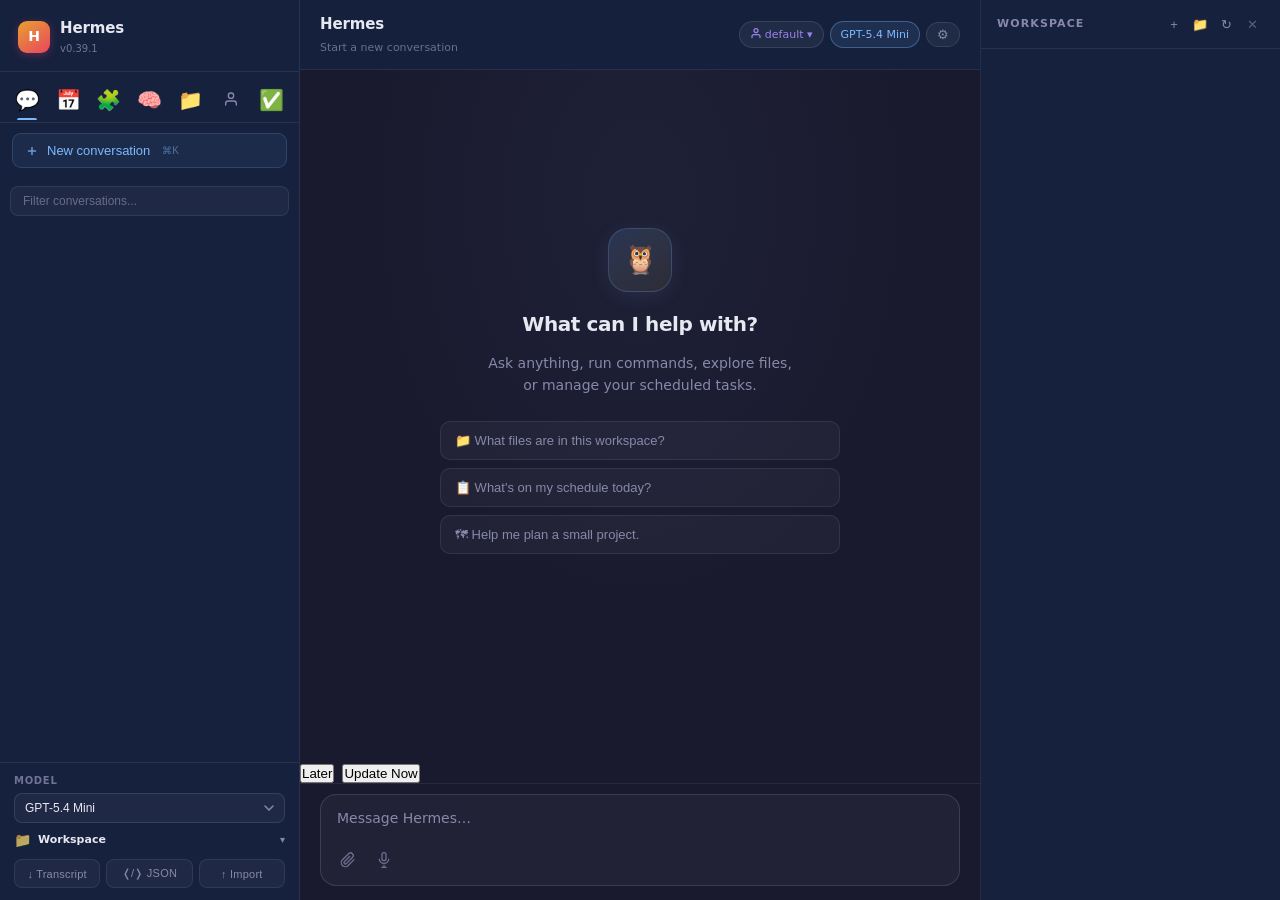
==== commit 166a4c3e: "Merge pull request #179 from nesquena/feat/i18n-language-switcher feat: pluggable i18n with English/" ====
--- a/static/index.html
+++ b/static/index.html
@@ -4,6 +4,7 @@
 <meta charset="utf-8">
 <meta name="viewport" content="width=device-width, initial-scale=1">
 <title>Hermes</title>
+<script>(function(){var t=localStorage.getItem('hermes-theme');if(t&&t!=='dark')document.documentElement.dataset.theme=t;})()</script>
 <link rel="stylesheet" href="/static/style.css">
   <!-- Prism.js syntax highlighting (loaded async, non-blocking) -->
   <link rel="stylesheet" href="https://cdn.jsdelivr.net/npm/prismjs@1.29.0/themes/prism-tomorrow.min.css" integrity="sha384-wFjoQjtV1y5jVHbt0p35Ui8aV8GVpEZkyF99OXWqP/eNJDU93D3Ugxkoyh6Y2I4A" crossorigin="anonymous">
@@ -13,7 +14,7 @@
 <body>
 <div class="layout">
   <aside class="sidebar">
-    <div class="sidebar-header"><div class="logo">H</div><div><h1 style="margin:0;font-size:15px;font-weight:700;letter-spacing:-.01em">Hermes</h1><div style="font-size:10px;color:var(--muted);opacity:.8;margin-top:1px">v0.26</div></div></div>
+    <div class="sidebar-header"><div class="logo">H</div><div><h1 style="margin:0;font-size:15px;font-weight:700;letter-spacing:-.01em">Hermes</h1><div style="font-size:10px;color:var(--muted);opacity:.8;margin-top:1px">v0.39.1</div></div></div>
     <div class="sidebar-nav">
       <button class="nav-tab active" data-panel="chat" data-label="Chat" onclick="switchPanel('chat')" title="Chat">&#128172;</button>
       <button class="nav-tab" data-panel="tasks" data-label="Tasks" onclick="switchPanel('tasks')" title="Tasks">&#128197;</button>
@@ -45,11 +46,16 @@
         <input id="cronFormName" placeholder="Job name (optional)" style="width:100%;background:rgba(255,255,255,.05);border:1px solid var(--border2);border-radius:6px;color:var(--text);padding:5px 8px;font-size:12px;outline:none;margin-bottom:6px">
         <input id="cronFormSchedule" placeholder="Schedule: '0 9 * * *' or 'every 1h'" style="width:100%;background:rgba(255,255,255,.05);border:1px solid var(--border2);border-radius:6px;color:var(--text);padding:5px 8px;font-size:12px;outline:none;margin-bottom:6px">
         <textarea id="cronFormPrompt" rows="3" placeholder="Prompt (must be self-contained)" style="width:100%;background:rgba(255,255,255,.05);border:1px solid var(--border2);border-radius:6px;color:var(--text);padding:5px 8px;font-size:12px;outline:none;resize:none;font-family:inherit;margin-bottom:6px"></textarea>
-        <select id="cronFormDeliver" style="width:100%;background:rgba(255,255,255,.05);border:1px solid var(--border2);border-radius:6px;color:var(--text);padding:5px 8px;font-size:12px;outline:none;margin-bottom:8px">
+        <select id="cronFormDeliver" style="width:100%;background:rgba(255,255,255,.05);border:1px solid var(--border2);border-radius:6px;color:var(--text);padding:5px 8px;font-size:12px;outline:none;margin-bottom:6px">
           <option value="local">Local (save output only)</option>
           <option value="discord">Discord</option>
           <option value="telegram">Telegram</option>
         </select>
+        <div class="skill-picker-wrap" style="margin-bottom:8px">
+          <input id="cronFormSkillSearch" placeholder="Add skills (optional)..." style="width:100%;background:rgba(255,255,255,.05);border:1px solid var(--border2);border-radius:6px;color:var(--text);padding:5px 8px;font-size:12px;outline:none" autocomplete="off">
+          <div id="cronFormSkillDropdown" class="skill-picker-dropdown" style="display:none"></div>
+          <div id="cronFormSkillTags" class="skill-picker-tags"></div>
+        </div>
         <div style="display:flex;gap:6px">
           <button class="cron-btn run" style="flex:1" onclick="submitCronCreate()">Create job</button>
           <button class="cron-btn" style="flex:1" onclick="toggleCronForm()">Cancel</button>
@@ -197,6 +203,13 @@
       <div class="messages-inner" id="msgInner"></div>
       <div id="liveToolCards" style="display:none;max-width:800px;margin:0 auto;width:100%;padding:0 24px;"></div>
     </div>
+    <div class="update-banner" id="updateBanner">
+      <span id="updateMsg"></span>
+      <div style="display:flex;gap:8px;flex-shrink:0">
+        <button class="update-btn" onclick="dismissUpdate()">Later</button>
+        <button class="update-btn update-primary" id="btnApplyUpdate" onclick="applyUpdates()">Update Now</button>
+      </div>
+    </div>
     <div class="reconnect-banner" id="reconnectBanner">
       <span id="reconnectMsg">&#9888; A response may have been in progress when you last left. Reload messages?</span>
       <div style="display:flex;gap:8px;flex-shrink:0">
@@ -259,6 +272,10 @@
               </svg>
             </button>
           </div>
+          <div class="ctx-indicator" id="ctxIndicator" style="display:none" title="Context window usage">
+            <span class="ctx-bar-wrap"><span class="ctx-bar" id="ctxBar"></span></span>
+            <span class="ctx-label" id="ctxLabel"></span>
+          </div>
           <div class="composer-right">
             <button class="send-btn" id="btnSend" title="Send message" style="display:none">
               <svg width="16" height="16" viewBox="0 0 24 24" fill="none" stroke="currentColor" stroke-width="2.5" stroke-linecap="round" stroke-linejoin="round"><line x1="12" y1="19" x2="12" y2="5"/><polyline points="5 12 12 5 19 12"/></svg>
@@ -273,6 +290,7 @@
     <div class="resize-handle" id="rightpanelResize"></div>
     <div class="panel-header">
       <span>Workspace</span>
+      <span class="git-badge" id="gitBadge" style="display:none"></span>
       <div class="panel-actions">
         <button class="panel-icon-btn" id="btnUpDir" title="Parent directory" onclick="navigateUp()" style="display:none">&#8593;</button>
         <button class="panel-icon-btn" id="btnNewFile" title="New file" onclick="promptNewFile()">&#43;</button>
@@ -300,31 +318,90 @@
 <div class="settings-overlay" id="settingsOverlay" style="display:none">
   <div class="settings-panel">
     <div class="settings-header">
-      <h3 style="margin:0;font-size:16px">Settings</h3>
-      <button class="panel-icon-btn" onclick="toggleSettings()" title="Close">&#10005;</button>
+      <h3 style="margin:0;font-size:16px" data-i18n="settings_title">Settings</h3>
+      <button class="panel-icon-btn" onclick="_closeSettingsPanel()" title="Close">&#10005;</button>
     </div>
     <div class="settings-body">
       <div class="settings-field">
-        <label for="settingsModel">Default Model</label>
+        <label for="settingsModel" data-i18n="settings_label_model">Default Model</label>
         <select id="settingsModel" style="width:100%;padding:8px;background:var(--code-bg);color:var(--text);border:1px solid var(--border2);border-radius:6px"></select>
       </div>
       <div class="settings-field">
-        <label for="settingsWorkspace">Default Workspace</label>
-        <select id="settingsWorkspace" style="width:100%;padding:8px;background:var(--code-bg);color:var(--text);border:1px solid var(--border2);border-radius:6px"></select>
-      </div>
-      <div class="settings-field">
-        <label for="settingsSendKey">Send Key</label>
+        <label for="settingsSendKey" data-i18n="settings_label_send_key">Send Key</label>
         <select id="settingsSendKey" style="width:100%;padding:8px;background:var(--code-bg);color:var(--text);border:1px solid var(--border2);border-radius:6px">
           <option value="enter">Enter (Shift+Enter for newline)</option>
           <option value="ctrl+enter">Ctrl+Enter (Enter for newline)</option>
         </select>
       </div>
+      <div class="settings-field">
+        <label for="settingsTheme" data-i18n="settings_label_theme">Theme</label>
+        <select id="settingsTheme" style="width:100%;padding:8px;background:var(--code-bg);color:var(--text);border:1px solid var(--border2);border-radius:6px" onchange="document.documentElement.dataset.theme=this.value;localStorage.setItem('hermes-theme',this.value)">
+          <option value="dark">Dark (default)</option>
+          <option value="light">Light</option>
+          <option value="slate">Slate (charcoal)</option>
+          <option value="solarized">Solarized Dark</option>
+          <option value="monokai">Monokai</option>
+          <option value="nord">Nord</option>
+          <option value="oled">OLED</option>
+        </select>
+      </div>
+      <div class="settings-field">
+        <label for="settingsLanguage" data-i18n="settings_label_language">Language</label>
+        <select id="settingsLanguage" style="width:100%;padding:8px;background:var(--code-bg);color:var(--text);border:1px solid var(--border2);border-radius:6px"></select>
+      </div>
+      <div class="settings-field">
+        <label style="display:flex;align-items:center;gap:8px;cursor:pointer">
+          <input type="checkbox" id="settingsSoundEnabled" style="width:15px;height:15px;accent-color:var(--accent)">
+          Notification sound
+        </label>
+        <div style="font-size:11px;color:var(--muted);margin-top:4px">Play a sound when the assistant finishes a response.</div>
+      </div>
+      <div class="settings-field">
+        <label style="display:flex;align-items:center;gap:8px;cursor:pointer">
+          <input type="checkbox" id="settingsNotificationsEnabled" style="width:15px;height:15px;accent-color:var(--accent)">
+          Browser notifications
+        </label>
+        <div style="font-size:11px;color:var(--muted);margin-top:4px">Show a system notification when a response completes while the tab is in the background.</div>
+      </div>
+      <div class="settings-field">
+        <label style="display:flex;align-items:center;gap:8px;cursor:pointer">
+          <input type="checkbox" id="settingsShowTokenUsage" style="width:15px;height:15px;accent-color:var(--accent)">
+          <span data-i18n="settings_label_token_usage">Show token usage after responses</span>
+        </label>
+        <div style="font-size:11px;color:var(--muted);margin-top:4px">Displays input/output token count below each assistant reply. Also toggled with <code>/usage</code>.</div>
+      </div>
+      <div class="settings-field">
+        <label style="display:flex;align-items:center;gap:8px;cursor:pointer">
+          <input type="checkbox" id="settingsShowCliSessions" style="width:15px;height:15px;accent-color:var(--accent)">
+          <span data-i18n="settings_label_cli_sessions">Show CLI sessions in sidebar</span>
+        </label>
+        <div style="font-size:11px;color:var(--muted);margin-top:4px">Merges sessions from the Hermes CLI (state.db) into the session list. Click a CLI session to import it and continue the conversation.</div>
+      </div>
+      <div class="settings-field">
+        <label style="display:flex;align-items:center;gap:8px;cursor:pointer">
+          <input type="checkbox" id="settingsSyncInsights" style="width:15px;height:15px;accent-color:var(--accent)">
+          <span data-i18n="settings_label_sync_insights">Sync usage to /insights</span>
+        </label>
+        <div style="font-size:11px;color:var(--muted);margin-top:4px">Mirrors WebUI token usage to state.db so <code>hermes /insights</code> includes browser session data. Off by default.</div>
+      </div>
+      <div class="settings-field">
+        <label style="display:flex;align-items:center;gap:8px;cursor:pointer">
+          <input type="checkbox" id="settingsCheckUpdates" style="width:15px;height:15px;accent-color:var(--accent)">
+          <span data-i18n="settings_label_check_updates">Check for updates</span>
+        </label>
+        <div style="font-size:11px;color:var(--muted);margin-top:4px">Show a banner when newer versions of the WebUI or Agent are available. Runs a background git fetch periodically.</div>
+      </div>
+      <div class="settings-field">
+        <label for="settingsBotName" data-i18n="settings_label_bot_name">Assistant Name</label>
+        <div style="font-size:11px;color:var(--muted);margin-bottom:6px">Display name for the assistant throughout the UI. Defaults to Hermes.</div>
+        <input type="text" id="settingsBotName" placeholder="Hermes" maxlength="64" style="width:100%;padding:8px;background:var(--code-bg);color:var(--text);border:1px solid var(--border2);border-radius:6px;font-size:13px">
+      </div>
       <div class="settings-field" style="border-top:1px solid var(--border);padding-top:12px;margin-top:8px">
-        <label for="settingsPassword">Access Password</label>
+        <label for="settingsPassword" data-i18n="settings_label_password">Access Password</label>
         <div style="font-size:11px;color:var(--muted);margin-bottom:6px">Enter a new password to set or change it. Leave blank to keep current setting.</div>
         <input type="password" id="settingsPassword" placeholder="Enter new password…" style="width:100%;padding:8px;background:var(--code-bg);color:var(--text);border:1px solid var(--border2);border-radius:6px;font-size:13px">
       </div>
-      <button class="sm-btn" onclick="saveSettings()" style="margin-top:12px;width:100%;padding:8px;font-weight:600">Save Settings</button>
+      <button class="sm-btn" onclick="saveSettings()" style="margin-top:12px;width:100%;padding:8px;font-weight:600" data-i18n="settings_save_btn">Save Settings</button>
       <button class="sm-btn" id="btnDisableAuth" onclick="disableAuth()" style="margin-top:6px;width:100%;padding:8px;font-weight:600;color:#e8a030;border-color:rgba(232,160,48,.3);display:none">Disable Auth</button>
       <button class="sm-btn" id="btnSignOut" onclick="signOut()" style="margin-top:6px;width:100%;padding:8px;font-weight:600;color:var(--accent);border-color:rgba(233,69,96,.3);display:none">Sign Out</button>
     </div>
@@ -354,6 +431,7 @@
   </button>
 </nav>
 <div class="toast" id="toast"></div>
+<script src="/static/i18n.js"></script>
 <script src="/static/ui.js"></script>
 <script src="/static/workspace.js"></script>
 <script src="/static/sessions.js"></script>
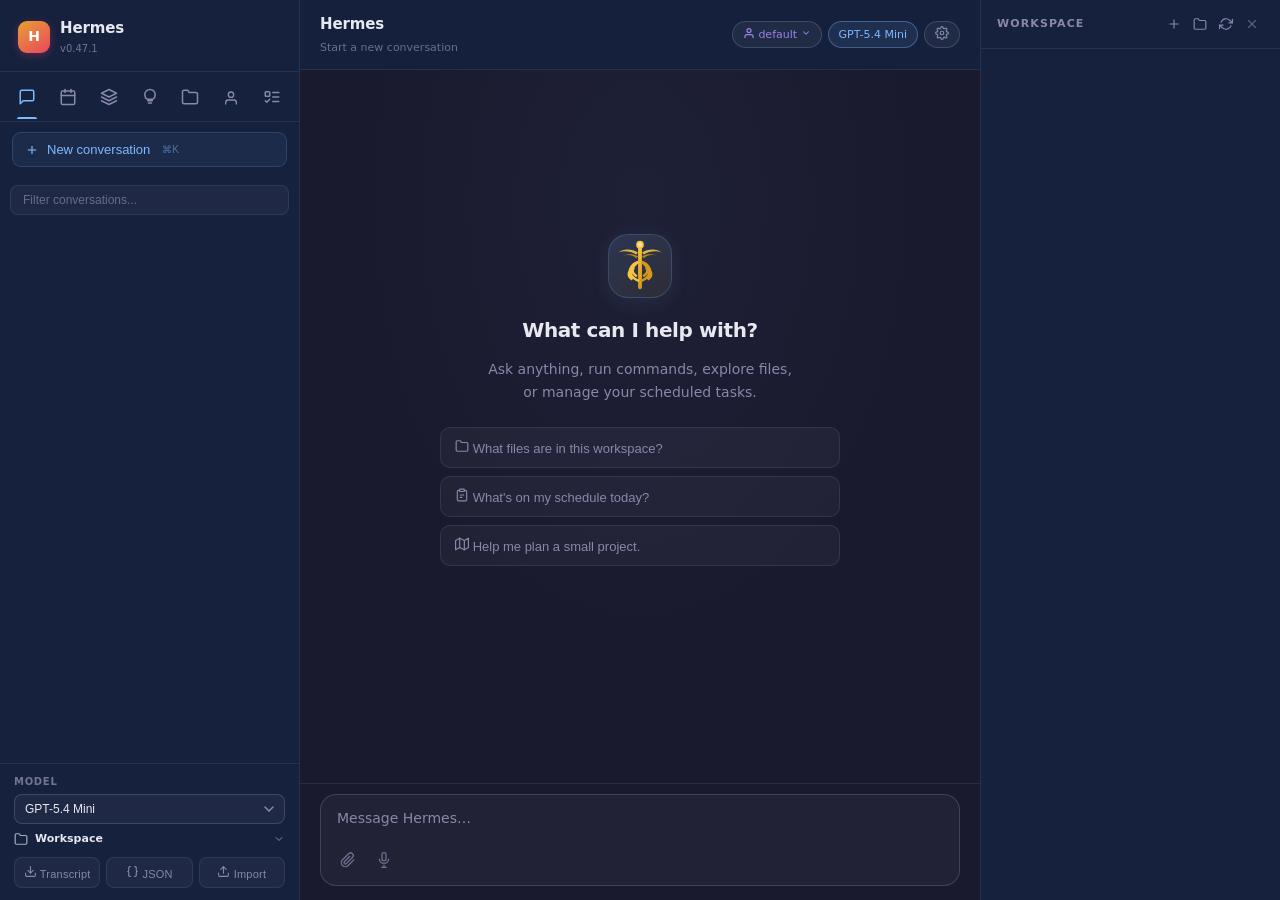
==== commit 711bb5a6: "feat: real-time gateway session sync (Phase 1) (#274) * feat: add real-time gateway session sync (Ph" ====
--- a/static/index.html
+++ b/static/index.html
@@ -14,32 +14,32 @@
 <body>
 <div class="layout">
   <aside class="sidebar">
-    <div class="sidebar-header"><div class="logo">H</div><div><h1 style="margin:0;font-size:15px;font-weight:700;letter-spacing:-.01em">Hermes</h1><div style="font-size:10px;color:var(--muted);opacity:.8;margin-top:1px">v0.39.1</div></div></div>
+    <div class="sidebar-header"><div class="logo">H</div><div><h1 style="margin:0;font-size:15px;font-weight:700;letter-spacing:-.01em">Hermes</h1><div style="font-size:10px;color:var(--muted);opacity:.8;margin-top:1px">v0.47.1</div></div></div>
     <div class="sidebar-nav">
-      <button class="nav-tab active" data-panel="chat" data-label="Chat" onclick="switchPanel('chat')" title="Chat">&#128172;</button>
-      <button class="nav-tab" data-panel="tasks" data-label="Tasks" onclick="switchPanel('tasks')" title="Tasks">&#128197;</button>
-      <button class="nav-tab" data-panel="skills" data-label="Skills" onclick="switchPanel('skills')" title="Skills">&#129513;</button>
-      <button class="nav-tab" data-panel="memory" data-label="Memory" onclick="switchPanel('memory')" title="Memory">&#129504;</button>
-      <button class="nav-tab" data-panel="workspaces" data-label="Spaces" onclick="switchPanel('workspaces')" title="Spaces">&#128193;</button>
-      <button class="nav-tab" data-panel="profiles" data-label="Profiles" onclick="switchPanel('profiles')" title="Agent profiles"><svg width="16" height="16" viewBox="0 0 24 24" fill="none" stroke="currentColor" stroke-width="2" stroke-linecap="round" stroke-linejoin="round"><path d="M20 21v-2a4 4 0 0 0-4-4H8a4 4 0 0 0-4 4v2"/><circle cx="12" cy="7" r="4"/></svg></button>
-      <button class="nav-tab" data-panel="todos" data-label="Todos" onclick="switchPanel('todos')" title="Current task list">&#9989;</button>
+      <button class="nav-tab active" data-panel="chat" data-label="Chat" onclick="switchPanel('chat')" title="Chat" data-i18n-title="tab_chat"><svg width="18" height="18" viewBox="0 0 24 24" fill="none" stroke="currentColor" stroke-width="2" stroke-linecap="round" stroke-linejoin="round" aria-hidden="true"><path d="M21 15a2 2 0 0 1-2 2H7l-4 4V5a2 2 0 0 1 2-2h14a2 2 0 0 1 2 2z"/></svg></button>
+      <button class="nav-tab" data-panel="tasks" data-label="Tasks" onclick="switchPanel('tasks')" title="Tasks" data-i18n-title="tab_tasks"><svg width="18" height="18" viewBox="0 0 24 24" fill="none" stroke="currentColor" stroke-width="2" stroke-linecap="round" stroke-linejoin="round" aria-hidden="true"><rect x="3" y="4" width="18" height="18" rx="2"/><line x1="16" y1="2" x2="16" y2="6"/><line x1="8" y1="2" x2="8" y2="6"/><line x1="3" y1="10" x2="21" y2="10"/></svg></button>
+      <button class="nav-tab" data-panel="skills" data-label="Skills" onclick="switchPanel('skills')" title="Skills" data-i18n-title="tab_skills"><svg width="18" height="18" viewBox="0 0 24 24" fill="none" stroke="currentColor" stroke-width="2" stroke-linecap="round" stroke-linejoin="round" aria-hidden="true"><path d="M12 2L2 7l10 5 10-5-10-5z"/><path d="M2 17l10 5 10-5"/><path d="M2 12l10 5 10-5"/></svg></button>
+      <button class="nav-tab" data-panel="memory" data-label="Memory" onclick="switchPanel('memory')" title="Memory" data-i18n-title="tab_memory"><svg width="18" height="18" viewBox="0 0 24 24" fill="none" stroke="currentColor" stroke-width="2" stroke-linecap="round" stroke-linejoin="round" aria-hidden="true"><path d="M12 2a7 7 0 0 1 7 7c0 2.5-1.3 4.7-3.2 6H8.2C6.3 13.7 5 11.5 5 9a7 7 0 0 1 7-7z"/><line x1="9" y1="17" x2="15" y2="17"/><line x1="10" y1="20" x2="14" y2="20"/></svg></button>
+      <button class="nav-tab" data-panel="workspaces" data-label="Spaces" onclick="switchPanel('workspaces')" title="Spaces" data-i18n-title="tab_workspaces"><svg width="18" height="18" viewBox="0 0 24 24" fill="none" stroke="currentColor" stroke-width="2" stroke-linecap="round" stroke-linejoin="round" aria-hidden="true"><path d="M22 19a2 2 0 0 1-2 2H4a2 2 0 0 1-2-2V5a2 2 0 0 1 2-2h5l2 3h9a2 2 0 0 1 2 2z"/></svg></button>
+      <button class="nav-tab" data-panel="profiles" data-label="Profiles" onclick="switchPanel('profiles')" title="Agent profiles" data-i18n-title="tab_profiles"><svg width="16" height="16" viewBox="0 0 24 24" fill="none" stroke="currentColor" stroke-width="2" stroke-linecap="round" stroke-linejoin="round"><path d="M20 21v-2a4 4 0 0 0-4-4H8a4 4 0 0 0-4 4v2"/><circle cx="12" cy="7" r="4"/></svg></button>
+      <button class="nav-tab" data-panel="todos" data-label="Todos" onclick="switchPanel('todos')" title="Current task list" data-i18n-title="tab_todos"><svg width="18" height="18" viewBox="0 0 24 24" fill="none" stroke="currentColor" stroke-width="2" stroke-linecap="round" stroke-linejoin="round" aria-hidden="true"><rect x="3" y="5" width="6" height="6" rx="1"/><path d="m3 17 2 2 4-4"/><path d="M13 6h8"/><path d="M13 12h8"/><path d="M13 18h8"/></svg></button>
     </div>
     <!-- Chat panel -->
     <div class="panel-view active" id="panelChat">
       <div class="sidebar-section">
         <button class="new-chat-btn" id="btnNewChat">
           <svg width="14" height="14" viewBox="0 0 24 24" fill="none" stroke="currentColor" stroke-width="2.5"><line x1="12" y1="5" x2="12" y2="19"/><line x1="5" y1="12" x2="19" y2="12"/></svg>
-          New conversation <span style="font-size:10px;opacity:.5;margin-left:4px">&#8984;K</span>
+          <span data-i18n="new_conversation">New conversation</span> <span style="font-size:10px;opacity:.5;margin-left:4px">&#8984;K</span>
         </button>
       </div>
-      <div class="session-search"><input id="sessionSearch" placeholder="Filter conversations..." oninput="filterSessions()"></div>
+      <div class="session-search"><input id="sessionSearch" placeholder="Filter conversations..." data-i18n-placeholder="filter_conversations" oninput="filterSessions()"></div>
       <div class="session-list" id="sessionList"></div>
     </div>
     <!-- Tasks (cron) panel -->
     <div class="panel-view" id="panelTasks">
       <div class="sidebar-section" style="padding-bottom:4px;display:flex;align-items:center;justify-content:space-between">
-        <div style="font-size:11px;color:var(--muted)">Scheduled jobs</div>
-        <button class="cron-btn run" style="padding:3px 8px;font-size:10px" onclick="toggleCronForm()">+ New job</button>
+        <div style="font-size:11px;color:var(--muted)" data-i18n="scheduled_jobs">Scheduled jobs</div>
+        <button class="cron-btn run" style="padding:3px 8px;font-size:10px" onclick="toggleCronForm()">+ <span data-i18n="new_job">New job</span></button>
       </div>
       <!-- Create job form (hidden by default) -->
       <div id="cronCreateForm" style="display:none;padding:8px 12px;border-bottom:1px solid var(--border);flex-shrink:0">
@@ -57,18 +57,18 @@
           <div id="cronFormSkillTags" class="skill-picker-tags"></div>
         </div>
         <div style="display:flex;gap:6px">
-          <button class="cron-btn run" style="flex:1" onclick="submitCronCreate()">Create job</button>
-          <button class="cron-btn" style="flex:1" onclick="toggleCronForm()">Cancel</button>
+          <button class="cron-btn run" style="flex:1" onclick="submitCronCreate()" data-i18n="create_job">Create job</button>
+          <button class="cron-btn" style="flex:1" onclick="toggleCronForm()" data-i18n="cancel">Cancel</button>
         </div>
         <div id="cronFormError" style="font-size:11px;color:var(--accent);margin-top:6px;display:none"></div>
       </div>
-      <div class="cron-list" id="cronList"><div style="padding:12px;color:var(--muted);font-size:12px">Loading...</div></div>
+      <div class="cron-list" id="cronList"><div style="padding:12px;color:var(--muted);font-size:12px" data-i18n="loading">Loading...</div></div>
     </div>
     <!-- Skills panel -->
     <div class="panel-view" id="panelSkills">
       <div class="sidebar-section" style="padding-bottom:4px;display:flex;align-items:center;justify-content:space-between">
-        <div class="skills-search" style="flex:1;padding:0"><input id="skillsSearch" placeholder="Search skills..." oninput="filterSkills()"></div>
-        <button class="cron-btn run" style="padding:3px 8px;font-size:10px;flex-shrink:0;margin-left:6px" onclick="toggleSkillForm()">+ New skill</button>
+        <div class="skills-search" style="flex:1;padding:0"><input id="skillsSearch" placeholder="Search skills..." data-i18n-placeholder="search_skills" oninput="filterSkills()"></div>
+        <button class="cron-btn run" style="padding:3px 8px;font-size:10px;flex-shrink:0;margin-left:6px" onclick="toggleSkillForm()">+ <span data-i18n="new_skill">New skill</span></button>
       </div>
       <!-- Skill create/edit form (hidden by default) -->
       <div id="skillCreateForm" style="display:none;padding:8px 12px;border-bottom:1px solid var(--border);flex-shrink:0">
@@ -76,46 +76,46 @@
         <input id="skillFormCategory" placeholder="Category (optional, e.g. devops)" style="width:100%;background:rgba(255,255,255,.05);border:1px solid var(--border2);border-radius:6px;color:var(--text);padding:5px 8px;font-size:12px;outline:none;margin-bottom:6px;box-sizing:border-box">
         <textarea id="skillFormContent" rows="6" placeholder="SKILL.md content (YAML frontmatter + markdown body)" style="width:100%;background:rgba(255,255,255,.05);border:1px solid var(--border2);border-radius:6px;color:var(--text);padding:5px 8px;font-size:12px;outline:none;resize:vertical;font-family:'SF Mono',ui-monospace,monospace;margin-bottom:6px;box-sizing:border-box"></textarea>
         <div style="display:flex;gap:6px">
-          <button class="cron-btn run" style="flex:1" onclick="submitSkillSave()">Save skill</button>
-          <button class="cron-btn" style="flex:1" onclick="toggleSkillForm()">Cancel</button>
+          <button class="cron-btn run" style="flex:1" onclick="submitSkillSave()" data-i18n="save_skill">Save skill</button>
+          <button class="cron-btn" style="flex:1" onclick="toggleSkillForm()" data-i18n="cancel">Cancel</button>
         </div>
         <div id="skillFormError" style="font-size:11px;color:var(--accent);margin-top:6px;display:none"></div>
       </div>
-      <div class="skills-list" id="skillsList"><div style="padding:12px;color:var(--muted);font-size:12px">Loading...</div></div>
+      <div class="skills-list" id="skillsList"><div style="padding:12px;color:var(--muted);font-size:12px" data-i18n="loading">Loading...</div></div>
     </div>
     <!-- Memory panel -->
     <div class="panel-view" id="panelMemory">
       <div style="padding:8px 12px 4px;display:flex;align-items:center;justify-content:space-between;flex-shrink:0">
-        <span style="font-size:11px;color:var(--muted)">Personal memory</span>
-        <button class="cron-btn run" id="memEditBtn" style="padding:3px 8px;font-size:10px" onclick="toggleMemoryEdit()">&#9998; Edit</button>
-      </div>
-      <div class="memory-panel" id="memoryPanel"><div style="color:var(--muted);font-size:12px">Loading...</div></div>
+        <span style="font-size:11px;color:var(--muted)" data-i18n="personal_memory">Personal memory</span>
+        <button class="cron-btn run" id="memEditBtn" style="padding:3px 8px;font-size:10px" onclick="toggleMemoryEdit()"><svg width="12" height="12" viewBox="0 0 24 24" fill="none" stroke="currentColor" stroke-width="2" stroke-linecap="round" stroke-linejoin="round" aria-hidden="true"><path d="M17 3a2.85 2.83 0 1 1 4 4L7.5 20.5 2 22l1.5-5.5Z"/></svg> <span data-i18n="edit">Edit</span></button>
+      </div>
+      <div class="memory-panel" id="memoryPanel"><div style="color:var(--muted);font-size:12px" data-i18n="loading">Loading...</div></div>
       <!-- Memory edit form (hidden by default) -->
       <div id="memoryEditForm" style="display:none;padding:8px 12px;border-top:1px solid var(--border);flex-shrink:0">
-        <div style="font-size:11px;color:var(--muted);margin-bottom:4px">Editing: <span id="memEditSection">memory</span></div>
+        <div style="font-size:11px;color:var(--muted);margin-bottom:4px"><span data-i18n="editing">Editing</span>: <span id="memEditSection">memory</span></div>
         <textarea id="memEditContent" rows="10" style="width:100%;background:rgba(255,255,255,.05);border:1px solid var(--border2);border-radius:6px;color:var(--text);padding:5px 8px;font-size:11px;outline:none;resize:vertical;font-family:'SF Mono',ui-monospace,monospace;box-sizing:border-box;margin-bottom:6px;line-height:1.5"></textarea>
         <div style="display:flex;gap:6px">
-          <button class="cron-btn run" style="flex:1" onclick="submitMemorySave()">Save</button>
-          <button class="cron-btn" style="flex:1" onclick="closeMemoryEdit()">Cancel</button>
+          <button class="cron-btn run" style="flex:1" onclick="submitMemorySave()" data-i18n="save">Save</button>
+          <button class="cron-btn" style="flex:1" onclick="closeMemoryEdit()" data-i18n="cancel">Cancel</button>
         </div>
         <div id="memEditError" style="font-size:11px;color:var(--accent);margin-top:6px;display:none"></div>
       </div>
     </div>
     <!-- Todo panel -->
     <div class="panel-view" id="panelTodos">
-      <div style="padding:10px 12px 4px;font-size:11px;color:var(--muted);flex-shrink:0">Current task list</div>
+      <div style="padding:10px 12px 4px;font-size:11px;color:var(--muted);flex-shrink:0" data-i18n="current_task_list">Current task list</div>
       <div id="todoPanel" style="flex:1;overflow-y:auto;padding:8px 12px"></div>
     </div>
     <!-- Workspaces panel -->
     <div class="panel-view" id="panelWorkspaces">
-      <div style="padding:10px 12px 4px;font-size:11px;color:var(--muted)">Add and switch workspaces for your sessions.</div>
-      <div style="flex:1;overflow-y:auto;padding:0 12px 12px" id="workspacesPanel"><div style="color:var(--muted);font-size:12px">Loading...</div></div>
+      <div style="padding:10px 12px 4px;font-size:11px;color:var(--muted)" data-i18n="workspace_desc">Add and switch workspaces for your sessions.</div>
+      <div style="flex:1;overflow-y:auto;padding:0 12px 12px" id="workspacesPanel"><div style="color:var(--muted);font-size:12px" data-i18n="loading">Loading...</div></div>
     </div>
     <!-- Profiles panel -->
     <div class="panel-view" id="panelProfiles">
       <div class="sidebar-section" style="padding-bottom:4px;display:flex;align-items:center;justify-content:space-between">
-        <div style="font-size:11px;color:var(--muted)">Agent profiles</div>
-        <button class="cron-btn run" style="padding:3px 8px;font-size:10px" onclick="toggleProfileForm()">+ New profile</button>
+        <div style="font-size:11px;color:var(--muted)" data-i18n="tab_profiles">Agent profiles</div>
+        <button class="cron-btn run" style="padding:3px 8px;font-size:10px" onclick="toggleProfileForm()">+ <span data-i18n="new_profile">New profile</span></button>
       </div>
       <!-- Profile create form (hidden by default) -->
       <div id="profileCreateForm" style="display:none;padding:8px 12px;border-bottom:1px solid var(--border);flex-shrink:0">
@@ -123,6 +123,8 @@
         <label style="display:flex;align-items:center;gap:6px;font-size:11px;color:var(--muted);margin-bottom:8px;cursor:pointer">
           <input type="checkbox" id="profileFormClone" style="accent-color:var(--accent)"> Clone config from active profile
         </label>
+        <input id="profileFormBaseUrl" placeholder="Base URL (optional, e.g. http://localhost:11434)" style="width:100%;background:rgba(255,255,255,.05);border:1px solid var(--border2);border-radius:6px;color:var(--text);padding:5px 8px;font-size:12px;outline:none;margin-bottom:6px;box-sizing:border-box">
+        <input id="profileFormApiKey" type="password" placeholder="API key (optional)" style="width:100%;background:rgba(255,255,255,.05);border:1px solid var(--border2);border-radius:6px;color:var(--text);padding:5px 8px;font-size:12px;outline:none;margin-bottom:6px;box-sizing:border-box">
         <div style="display:flex;gap:6px">
           <button class="cron-btn run" style="flex:1" onclick="submitProfileCreate()">Create</button>
           <button class="cron-btn" style="flex:1" onclick="toggleProfileForm()">Cancel</button>
@@ -153,19 +155,19 @@
       </select>
       <div style="position:relative">
         <div id="sidebarWsDisplay" style="display:flex;align-items:center;gap:7px;padding:0 0 8px;cursor:pointer;border-radius:8px;transition:background .15s" onclick="toggleWsDropdown()" title="Switch workspace">
-          <span style="font-size:14px;opacity:.7">&#128193;</span>
+          <span style="opacity:.7;line-height:1"><svg width="14" height="14" viewBox="0 0 24 24" fill="none" stroke="currentColor" stroke-width="2" stroke-linecap="round" stroke-linejoin="round" aria-hidden="true"><path d="M22 19a2 2 0 0 1-2 2H4a2 2 0 0 1-2-2V5a2 2 0 0 1 2-2h5l2 3h9a2 2 0 0 1 2 2z"/></svg></span>
           <div style="min-width:0;flex:1">
             <div style="font-size:11px;font-weight:600;color:var(--text);overflow:hidden;text-overflow:ellipsis;white-space:nowrap" id="sidebarWsName">Workspace</div>
             <div style="font-size:10px;color:var(--muted);overflow:hidden;text-overflow:ellipsis;white-space:nowrap;margin-top:1px" id="sidebarWsPath"></div>
           </div>
-          <span style="font-size:10px;color:var(--muted);flex-shrink:0">&#9662;</span>
+          <span style="color:var(--muted);flex-shrink:0;line-height:1"><svg width="12" height="12" viewBox="0 0 24 24" fill="none" stroke="currentColor" stroke-width="2" stroke-linecap="round" stroke-linejoin="round" aria-hidden="true"><polyline points="6 9 12 15 18 9"/></svg></span>
         </div>
         <div class="ws-dropdown" id="wsDropdown"></div>
       </div>
       <div class="sidebar-actions">
-        <button class="sm-btn" id="btnDownload" title="Download as Markdown">&#8595; Transcript</button>
-        <button class="sm-btn" id="btnExportJSON" title="Export full session as JSON">&#10092;/&#10093; JSON</button>
-        <button class="sm-btn" id="btnImportJSON" title="Import session from JSON">&#8593; Import</button>
+        <button class="sm-btn" id="btnDownload" title="Download as Markdown" data-i18n-title="download_transcript"><svg width="13" height="13" viewBox="0 0 24 24" fill="none" stroke="currentColor" stroke-width="2" stroke-linecap="round" stroke-linejoin="round" aria-hidden="true"><path d="M21 15v4a2 2 0 0 1-2 2H5a2 2 0 0 1-2-2v-4"/><polyline points="7 10 12 15 17 10"/><line x1="12" y1="15" x2="12" y2="3"/></svg> <span data-i18n="transcript">Transcript</span></button>
+        <button class="sm-btn" id="btnExportJSON" title="Export full session as JSON"><svg width="13" height="13" viewBox="0 0 24 24" fill="none" stroke="currentColor" stroke-width="2" stroke-linecap="round" stroke-linejoin="round" aria-hidden="true"><path d="M8 3H7a2 2 0 0 0-2 2v5a2 2 0 0 1-2 2 2 2 0 0 1 2 2v5c0 1.1.9 2 2 2h1"/><path d="M16 3h1a2 2 0 0 1 2 2v5a2 2 0 0 0 2 2 2 2 0 0 0-2 2v5a2 2 0 0 1-2 2h-1"/></svg> JSON</button>
+        <button class="sm-btn" id="btnImportJSON" title="Import session from JSON"><svg width="13" height="13" viewBox="0 0 24 24" fill="none" stroke="currentColor" stroke-width="2" stroke-linecap="round" stroke-linejoin="round" aria-hidden="true"><path d="M21 15v4a2 2 0 0 1-2 2H5a2 2 0 0 1-2-2v-4"/><polyline points="17 8 12 3 7 8"/><line x1="12" y1="3" x2="12" y2="15"/></svg> <span data-i18n="import">Import</span></button>
         <input type="file" id="importFileInput" accept=".json" style="display:none">
       </div>
     </div>
@@ -176,28 +178,44 @@
       <button class="mobile-hamburger" id="btnHamburger" onclick="toggleMobileSidebar()" title="Menu">
         <svg width="20" height="20" viewBox="0 0 24 24" fill="none" stroke="currentColor" stroke-width="2"><line x1="3" y1="6" x2="21" y2="6"/><line x1="3" y1="12" x2="21" y2="12"/><line x1="3" y1="18" x2="21" y2="18"/></svg>
       </button>
-      <div style="flex:1;min-width:0;overflow:hidden"><div class="topbar-title" id="topbarTitle">Hermes</div><div class="topbar-meta" id="topbarMeta">Start a new conversation</div></div>
+      <div style="flex:1;min-width:0;overflow:hidden"><div class="topbar-title" id="topbarTitle">Hermes</div><div class="topbar-meta" id="topbarMeta" data-i18n="new_conversation">Start a new conversation</div></div>
       <div class="topbar-chips">
         <div id="profileChipWrap" style="position:relative">
-          <div class="chip profile-chip" id="profileChip" onclick="toggleProfileDropdown()" title="Switch profile" style="cursor:pointer"><svg width="12" height="12" viewBox="0 0 24 24" fill="none" stroke="currentColor" stroke-width="2.5" stroke-linecap="round" stroke-linejoin="round" style="vertical-align:-1px;margin-right:3px"><path d="M20 21v-2a4 4 0 0 0-4-4H8a4 4 0 0 0-4 4v2"/><circle cx="12" cy="7" r="4"/></svg><span id="profileChipLabel">default</span> &#9662;</div>
+          <div class="chip profile-chip" id="profileChip" onclick="toggleProfileDropdown()" title="Switch profile" style="cursor:pointer"><svg width="12" height="12" viewBox="0 0 24 24" fill="none" stroke="currentColor" stroke-width="2.5" stroke-linecap="round" stroke-linejoin="round" style="vertical-align:-1px;margin-right:3px"><path d="M20 21v-2a4 4 0 0 0-4-4H8a4 4 0 0 0-4 4v2"/><circle cx="12" cy="7" r="4"/></svg><span id="profileChipLabel">default</span> <svg width="10" height="10" viewBox="0 0 24 24" fill="none" stroke="currentColor" stroke-width="2.5" stroke-linecap="round" stroke-linejoin="round" aria-hidden="true"><polyline points="6 9 12 15 18 9"/></svg></div>
           <div class="profile-dropdown" id="profileDropdown"></div>
         </div>
         <div class="chip model" id="modelChip">GPT-5.4 Mini</div>
 
-        <button class="chip clear-btn" id="btnClearConv" onclick="clearConversation()" title="Clear all messages in this conversation" style="display:none">&#128465; Clear</button>
-        <button class="chip gear-btn" id="btnSettings" onclick="toggleSettings()" title="Settings">&#9881;</button>
-        <button class="chip mobile-files-btn" id="btnMobileFiles" onclick="toggleMobileFiles()" title="Files">&#128193;</button>
+        <button class="chip clear-btn" id="btnClearConv" onclick="clearConversation()" title="Clear all messages in this conversation" style="display:none"><svg width="13" height="13" viewBox="0 0 24 24" fill="none" stroke="currentColor" stroke-width="2" stroke-linecap="round" stroke-linejoin="round" aria-hidden="true"><path d="M3 6h18"/><path d="M19 6v14c0 1-1 2-2 2H7c-1 0-2-1-2-2V6"/><path d="M8 6V4c0-1 1-2 2-2h4c1 0 2 1 2 2v2"/></svg> <span data-i18n="copy">Clear</span></button>
+        <button class="chip gear-btn" id="btnSettings" onclick="toggleSettings()" title="Settings" data-i18n-title="settings_title"><svg width="14" height="14" viewBox="0 0 24 24" fill="none" stroke="currentColor" stroke-width="2" stroke-linecap="round" stroke-linejoin="round" aria-hidden="true"><circle cx="12" cy="12" r="3"/><path d="M19.4 15a1.65 1.65 0 0 0 .33 1.82l.06.06a2 2 0 0 1-2.83 2.83l-.06-.06a1.65 1.65 0 0 0-1.82-.33 1.65 1.65 0 0 0-1 1.51V21a2 2 0 0 1-4 0v-.09A1.65 1.65 0 0 0 9 19.4a1.65 1.65 0 0 0-1.82.33l-.06.06a2 2 0 0 1-2.83-2.83l.06-.06A1.65 1.65 0 0 0 4.68 15a1.65 1.65 0 0 0-1.51-1H3a2 2 0 0 1 0-4h.09A1.65 1.65 0 0 0 4.6 9a1.65 1.65 0 0 0-.33-1.82l-.06-.06a2 2 0 0 1 2.83-2.83l.06.06A1.65 1.65 0 0 0 9 4.68a1.65 1.65 0 0 0 1-1.51V3a2 2 0 0 1 4 0v.09a1.65 1.65 0 0 0 1 1.51 1.65 1.65 0 0 0 1.82-.33l.06-.06a2 2 0 0 1 2.83 2.83l-.06.06A1.65 1.65 0 0 0 19.4 9a1.65 1.65 0 0 0 1.51 1H21a2 2 0 0 1 0 4h-.09a1.65 1.65 0 0 0-1.51 1z"/></svg></button>
+        <button class="chip mobile-files-btn" id="btnMobileFiles" onclick="toggleMobileFiles()" title="Files"><svg width="14" height="14" viewBox="0 0 24 24" fill="none" stroke="currentColor" stroke-width="2" stroke-linecap="round" stroke-linejoin="round" aria-hidden="true"><path d="M22 19a2 2 0 0 1-2 2H4a2 2 0 0 1-2-2V5a2 2 0 0 1 2-2h5l2 3h9a2 2 0 0 1 2 2z"/></svg></button>
       </div>
     </div>
     <div class="messages" id="messages">
       <div class="empty-state" id="emptyState">
-        <div class="empty-logo">🦉</div>
-        <h2>What can I help with?</h2>
-        <p>Ask anything, run commands, explore files, or manage your scheduled tasks.</p>
+        <div class="empty-logo"><svg xmlns="http://www.w3.org/2000/svg" viewBox="0 0 64 64" width="80" height="80" aria-label="Hermes caduceus">
+          <defs>
+            <linearGradient id="hermes-gold" x1="0%" y1="0%" x2="0%" y2="100%">
+              <stop offset="0%" style="stop-color:#F5C542;stop-opacity:1"/>
+              <stop offset="100%" style="stop-color:#D4961C;stop-opacity:1"/>
+            </linearGradient>
+          </defs>
+          <rect x="30" y="10" width="4" height="46" rx="2" fill="url(#hermes-gold)"/>
+          <path d="M30 18 C24 14, 14 14, 10 18 C14 16, 22 16, 28 20" fill="#F5C542" opacity="0.9"/>
+          <path d="M30 22 C26 19, 18 19, 14 22 C18 20, 24 20, 28 24" fill="#D4961C" opacity="0.8"/>
+          <path d="M34 18 C40 14, 50 14, 54 18 C50 16, 42 16, 36 20" fill="#F5C542" opacity="0.9"/>
+          <path d="M34 22 C38 19, 46 19, 50 22 C46 20, 40 20, 36 24" fill="#D4961C" opacity="0.8"/>
+          <path d="M32 48 C22 44, 20 38, 26 34 C20 36, 18 42, 24 46 C18 40, 22 30, 30 28 C24 32, 22 38, 28 42" fill="none" stroke="#F5C542" stroke-width="2.5" stroke-linecap="round"/>
+          <path d="M32 48 C42 44, 44 38, 38 34 C44 36, 46 42, 40 46 C46 40, 42 30, 34 28 C40 32, 42 38, 36 42" fill="none" stroke="#D4961C" stroke-width="2.5" stroke-linecap="round"/>
+          <circle cx="32" cy="10" r="4" fill="#F5C542"/>
+          <circle cx="32" cy="10" r="2" fill="#FFF8E1" opacity="0.7"/>
+        </svg></div>
+        <h2 data-i18n="empty_title">What can I help with?</h2>
+        <p data-i18n="empty_subtitle">Ask anything, run commands, explore files, or manage your scheduled tasks.</p>
         <div class="suggestion-grid">
-          <button class="suggestion" data-msg="What files are in this workspace?">📁 What files are in this workspace?</button>
-          <button class="suggestion" data-msg="What's on my schedule today?">📋 What's on my schedule today?</button>
-          <button class="suggestion" data-msg="Help me plan a small project.">🗺 Help me plan a small project.</button>
+          <button class="suggestion" data-msg="What files are in this workspace?"><svg width="14" height="14" viewBox="0 0 24 24" fill="none" stroke="currentColor" stroke-width="2" stroke-linecap="round" stroke-linejoin="round" aria-hidden="true"><path d="M22 19a2 2 0 0 1-2 2H4a2 2 0 0 1-2-2V5a2 2 0 0 1 2-2h5l2 3h9a2 2 0 0 1 2 2z"/></svg> <span data-i18n="suggest_files">What files are in this workspace?</span></button>
+          <button class="suggestion" data-msg="What's on my schedule today?"><svg width="14" height="14" viewBox="0 0 24 24" fill="none" stroke="currentColor" stroke-width="2" stroke-linecap="round" stroke-linejoin="round" aria-hidden="true"><path d="M16 4h2a2 2 0 0 1 2 2v14a2 2 0 0 1-2 2H6a2 2 0 0 1-2-2V6a2 2 0 0 1 2-2h2"/><rect x="8" y="2" width="8" height="4" rx="1" ry="1"/><line x1="9" y1="12" x2="15" y2="12"/><line x1="9" y1="16" x2="12" y2="16"/></svg> <span data-i18n="suggest_schedule">What's on my schedule today?</span></button>
+          <button class="suggestion" data-msg="Help me plan a small project."><svg width="14" height="14" viewBox="0 0 24 24" fill="none" stroke="currentColor" stroke-width="2" stroke-linecap="round" stroke-linejoin="round" aria-hidden="true"><polygon points="1 6 1 22 8 18 16 22 23 18 23 2 16 6 8 2 1 6"/><line x1="8" y1="2" x2="8" y2="18"/><line x1="16" y1="6" x2="16" y2="22"/></svg> <span data-i18n="suggest_plan">Help me plan a small project.</span></button>
         </div>
       </div>
       <div class="messages-inner" id="msgInner"></div>
@@ -211,35 +229,48 @@
       </div>
     </div>
     <div class="reconnect-banner" id="reconnectBanner">
-      <span id="reconnectMsg">&#9888; A response may have been in progress when you last left. Reload messages?</span>
+      <span id="reconnectMsg"><svg width="13" height="13" viewBox="0 0 24 24" fill="none" stroke="currentColor" stroke-width="2" stroke-linecap="round" stroke-linejoin="round" aria-hidden="true" style="vertical-align:-1px"><path d="M10.29 3.86L1.82 18a2 2 0 0 0 1.71 3h16.94a2 2 0 0 0 1.71-3L13.71 3.86a2 2 0 0 0-3.42 0z"/><line x1="12" y1="9" x2="12" y2="13"/><line x1="12" y1="17" x2="12.01" y2="17"/></svg> A response may have been in progress when you last left. Reload messages?</span>
       <div style="display:flex;gap:8px;flex-shrink:0">
         <button class="reconnect-btn" onclick="dismissReconnect()">Dismiss</button>
-        <button class="reconnect-btn" onclick="refreshSession()">&#8635; Reload</button>
-      </div>
-    </div>
-    <div class="approval-card" id="approvalCard">
+        <button class="reconnect-btn" onclick="refreshSession()"><svg width="13" height="13" viewBox="0 0 24 24" fill="none" stroke="currentColor" stroke-width="2" stroke-linecap="round" stroke-linejoin="round" aria-hidden="true" style="vertical-align:-1px"><polyline points="23 4 23 10 17 10"/><polyline points="1 20 1 14 7 14"/><path d="M3.51 9a9 9 0 0 1 14.85-3.36L23 10M1 14l4.64 4.36A9 9 0 0 0 20.49 15"/></svg> Reload</button>
+      </div>
+    </div>
+    <div class="approval-card" id="approvalCard" role="alertdialog" aria-labelledby="approvalHeading" aria-describedby="approvalDesc">
       <div class="approval-inner">
         <div class="approval-header">
           <svg width="14" height="14" viewBox="0 0 24 24" fill="none" stroke="currentColor" stroke-width="2"><path d="M10.29 3.86L1.82 18a2 2 0 0 0 1.71 3h16.94a2 2 0 0 0 1.71-3L13.71 3.86a2 2 0 0 0-3.42 0z"/><line x1="12" y1="9" x2="12" y2="13"/><line x1="12" y1="17" x2="12.01" y2="17"/></svg>
-          Dangerous command — approval required
+          <span id="approvalHeading" data-i18n="approval_heading">Approval required</span>
         </div>
         <div class="approval-desc" id="approvalDesc"></div>
         <div class="approval-cmd" id="approvalCmd"></div>
         <div class="approval-btns">
-          <button class="approval-btn once" onclick="respondApproval('once')">&#10003; Allow once</button>
-          <button class="approval-btn session" onclick="respondApproval('session')">&#128274; Allow this session</button>
-          <button class="approval-btn always" onclick="respondApproval('always')">&#9734; Always allow</button>
-          <button class="approval-btn deny" onclick="respondApproval('deny')">&#10005; Deny</button>
+          <button class="approval-btn once" id="approvalBtnOnce" onclick="respondApproval('once')" title="Allow this one command (Enter)" data-i18n-title="approval_btn_once_title">
+            <span class="approval-btn-icon"><svg width="14" height="14" viewBox="0 0 24 24" fill="none" stroke="currentColor" stroke-width="2.5" stroke-linecap="round" stroke-linejoin="round" aria-hidden="true"><polyline points="20 6 9 17 4 12"/></svg></span>
+            <span class="approval-btn-label" data-i18n="approval_btn_once">Allow once</span>
+            <kbd class="approval-kbd">↵</kbd>
+          </button>
+          <button class="approval-btn session" id="approvalBtnSession" onclick="respondApproval('session')" title="Allow for this session">
+            <span class="approval-btn-icon"><svg width="14" height="14" viewBox="0 0 24 24" fill="none" stroke="currentColor" stroke-width="2" stroke-linecap="round" stroke-linejoin="round" aria-hidden="true"><rect x="3" y="11" width="18" height="11" rx="2" ry="2"/><path d="M7 11V7a5 5 0 0 1 10 0v4"/></svg></span>
+            <span class="approval-btn-label" data-i18n="approval_btn_session">Allow session</span>
+          </button>
+          <button class="approval-btn always" id="approvalBtnAlways" onclick="respondApproval('always')" title="Always allow this command pattern">
+            <span class="approval-btn-icon"><svg width="14" height="14" viewBox="0 0 24 24" fill="none" stroke="currentColor" stroke-width="2" stroke-linecap="round" stroke-linejoin="round" aria-hidden="true"><polygon points="12 2 15.09 8.26 22 9.27 17 14.14 18.18 21.02 12 17.77 5.82 21.02 7 14.14 2 9.27 8.91 8.26 12 2"/></svg></span>
+            <span class="approval-btn-label" data-i18n="approval_btn_always">Always allow</span>
+          </button>
+          <button class="approval-btn deny" id="approvalBtnDeny" onclick="respondApproval('deny')" title="Deny — do not run this command">
+            <span class="approval-btn-icon"><svg width="14" height="14" viewBox="0 0 24 24" fill="none" stroke="currentColor" stroke-width="2.5" stroke-linecap="round" stroke-linejoin="round" aria-hidden="true"><line x1="18" y1="6" x2="6" y2="18"/><line x1="6" y1="6" x2="18" y2="18"/></svg></span>
+            <span class="approval-btn-label" data-i18n="approval_btn_deny">Deny</span>
+          </button>
         </div>
       </div>
     </div>
     <!-- Activity bar: shows tool progress / status above composer (not inside input) -->
     <div id="activityBar" style="display:none;max-width:800px;margin:0 auto;width:100%;padding:0 24px;">
       <div id="activityBarInner" style="display:flex;align-items:center;gap:8px;padding:6px 12px;border-radius:8px;background:rgba(255,255,255,.04);border:1px solid rgba(255,255,255,.07);font-size:12px;color:var(--muted);animation:fadeIn .15s ease;">
-        <span id="activityIcon" style="font-size:13px;opacity:.6">&#9881;</span>
+        <span id="activityIcon" style="opacity:.6;line-height:1"><svg width="14" height="14" viewBox="0 0 24 24" fill="none" stroke="currentColor" stroke-width="2" stroke-linecap="round" stroke-linejoin="round" aria-hidden="true"><line x1="12" y1="2" x2="12" y2="6"/><line x1="12" y1="18" x2="12" y2="22"/><line x1="4.93" y1="4.93" x2="7.76" y2="7.76"/><line x1="16.24" y1="16.24" x2="19.07" y2="19.07"/><line x1="2" y1="12" x2="6" y2="12"/><line x1="18" y1="12" x2="22" y2="12"/><line x1="4.93" y1="19.07" x2="7.76" y2="16.24"/><line x1="16.24" y1="7.76" x2="19.07" y2="4.93"/></svg></span>
         <span id="activityText" style="flex:1;overflow:hidden;text-overflow:ellipsis;white-space:nowrap"></span>
-        <button id="btnCancel" onclick="cancelStream()" style="display:none;background:rgba(233,69,96,.12);border:1px solid rgba(233,69,96,.35);color:#e94560;font-size:11px;font-weight:600;padding:3px 10px;border-radius:6px;cursor:pointer;flex-shrink:0;transition:background .15s" title="Cancel this task">&#9632; Cancel</button>
-        <button id="btnDismissStatus" onclick="setStatus('')" style="display:none;background:none;border:none;color:var(--muted);font-size:14px;line-height:1;cursor:pointer;padding:0 2px;opacity:.5;flex-shrink:0" title="Dismiss">&#x2715;</button>
+        <button id="btnCancel" onclick="cancelStream()" style="display:none;background:rgba(233,69,96,.12);border:1px solid rgba(233,69,96,.35);color:#e94560;font-size:11px;font-weight:600;padding:3px 10px;border-radius:6px;cursor:pointer;flex-shrink:0;transition:background .15s;align-items:center;gap:4px" title="Cancel this task"><svg width="12" height="12" viewBox="0 0 24 24" fill="none" stroke="currentColor" stroke-width="2" stroke-linecap="round" stroke-linejoin="round" aria-hidden="true"><rect x="3" y="3" width="18" height="18" rx="2" ry="2"/></svg> Cancel</button>
+        <button id="btnDismissStatus" onclick="setStatus('')" style="display:none;background:none;border:none;color:var(--muted);line-height:1;cursor:pointer;padding:0 2px;opacity:.5;flex-shrink:0" title="Dismiss"><svg width="14" height="14" viewBox="0 0 24 24" fill="none" stroke="currentColor" stroke-width="2" stroke-linecap="round" stroke-linejoin="round" aria-hidden="true"><line x1="18" y1="6" x2="6" y2="18"/><line x1="6" y1="6" x2="18" y2="18"/></svg></button>
         <span id="activityDots" style="display:flex;gap:3px;align-items:center">
           <span style="width:4px;height:4px;border-radius:50%;background:var(--blue);opacity:.3;animation:pulse 1.4s ease-in-out infinite"></span>
           <span style="width:4px;height:4px;border-radius:50%;background:var(--blue);opacity:.3;animation:pulse 1.4s ease-in-out .22s infinite"></span>
@@ -292,11 +323,12 @@
       <span>Workspace</span>
       <span class="git-badge" id="gitBadge" style="display:none"></span>
       <div class="panel-actions">
-        <button class="panel-icon-btn" id="btnUpDir" title="Parent directory" onclick="navigateUp()" style="display:none">&#8593;</button>
-        <button class="panel-icon-btn" id="btnNewFile" title="New file" onclick="promptNewFile()">&#43;</button>
-        <button class="panel-icon-btn" id="btnNewFolder" title="New folder" onclick="promptNewFolder()">&#128193;</button>
-        <button class="panel-icon-btn" id="btnRefreshPanel" title="Refresh" onclick="if(S.session)loadDir(S.currentDir)">&#8635;</button>
-        <button class="panel-icon-btn close-preview" id="btnClearPreview" title="Close preview">&#10005;</button>
+        <button class="panel-icon-btn" id="btnUpDir" title="Parent directory" onclick="navigateUp()" style="display:none"><svg width="14" height="14" viewBox="0 0 24 24" fill="none" stroke="currentColor" stroke-width="2" stroke-linecap="round" stroke-linejoin="round" aria-hidden="true"><line x1="12" y1="19" x2="12" y2="5"/><polyline points="5 12 12 5 19 12"/></svg></button>
+        <button class="panel-icon-btn" id="btnNewFile" title="New file" onclick="promptNewFile()"><svg width="14" height="14" viewBox="0 0 24 24" fill="none" stroke="currentColor" stroke-width="2" stroke-linecap="round" stroke-linejoin="round" aria-hidden="true"><line x1="12" y1="5" x2="12" y2="19"/><line x1="5" y1="12" x2="19" y2="12"/></svg></button>
+        <button class="panel-icon-btn" id="btnNewFolder" title="New folder" onclick="promptNewFolder()"><svg width="14" height="14" viewBox="0 0 24 24" fill="none" stroke="currentColor" stroke-width="2" stroke-linecap="round" stroke-linejoin="round" aria-hidden="true"><path d="M22 19a2 2 0 0 1-2 2H4a2 2 0 0 1-2-2V5a2 2 0 0 1 2-2h5l2 3h9a2 2 0 0 1 2 2z"/></svg></button>
+        <button class="panel-icon-btn" id="btnRefreshPanel" title="Refresh" onclick="if(S.session)loadDir(S.currentDir)"><svg width="14" height="14" viewBox="0 0 24 24" fill="none" stroke="currentColor" stroke-width="2" stroke-linecap="round" stroke-linejoin="round" aria-hidden="true"><polyline points="23 4 23 10 17 10"/><polyline points="1 20 1 14 7 14"/><path d="M3.51 9a9 9 0 0 1 14.85-3.36L23 10M1 14l4.64 4.36A9 9 0 0 0 20.49 15"/></svg></button>
+        <button class="panel-icon-btn close-preview" id="btnClearPreview" title="Close preview"><svg width="14" height="14" viewBox="0 0 24 24" fill="none" stroke="currentColor" stroke-width="2" stroke-linecap="round" stroke-linejoin="round" aria-hidden="true"><line x1="18" y1="6" x2="6" y2="18"/><line x1="6" y1="6" x2="18" y2="18"/></svg></button>
+        <button class="panel-icon-btn mobile-close-btn" onclick="closeMobileFiles()" title="Close" aria-label="Close workspace panel">×</button>
       </div>
     </div>
     <div class="breadcrumb-bar" id="breadcrumbBar" style="display:none"></div>
@@ -305,8 +337,8 @@
       <div class="preview-path" id="previewPath">
         <span id="previewPathText"></span>
         <span class="preview-badge" id="previewBadge"></span>
-        <button id="btnDownloadFile" class="panel-icon-btn" style="margin-left:auto;font-size:12px;width:auto;padding:2px 8px" onclick="downloadFile(_previewCurrentPath)" title="Download file to your computer">&#8681; Download</button>
-        <button id="btnEditFile" class="panel-icon-btn" style="font-size:12px;width:auto;padding:2px 8px;display:none" onclick="toggleEditMode()">&#9998; Edit</button>
+        <button id="btnDownloadFile" class="panel-icon-btn" style="margin-left:auto;font-size:12px;width:auto;padding:2px 8px;display:inline-flex;align-items:center;gap:4px" onclick="downloadFile(_previewCurrentPath)" title="Download file to your computer"><svg width="13" height="13" viewBox="0 0 24 24" fill="none" stroke="currentColor" stroke-width="2" stroke-linecap="round" stroke-linejoin="round" aria-hidden="true"><path d="M21 15v4a2 2 0 0 1-2 2H5a2 2 0 0 1-2-2v-4"/><polyline points="7 10 12 15 17 10"/><line x1="12" y1="15" x2="12" y2="3"/></svg> Download</button>
+        <button id="btnEditFile" class="panel-icon-btn" style="font-size:12px;width:auto;padding:2px 8px;display:none;align-items:center;gap:4px" onclick="toggleEditMode()"><svg width="13" height="13" viewBox="0 0 24 24" fill="none" stroke="currentColor" stroke-width="2" stroke-linecap="round" stroke-linejoin="round" aria-hidden="true"><path d="M17 3a2.85 2.83 0 1 1 4 4L7.5 20.5 2 22l1.5-5.5Z"/></svg> Edit</button>
       </div>
       <pre class="preview-code" id="previewCode"></pre>
       <div class="preview-img-wrap" id="previewImgWrap" style="display:none"><img class="preview-img" id="previewImg" src="" alt=""></div>
@@ -319,7 +351,7 @@
   <div class="settings-panel">
     <div class="settings-header">
       <h3 style="margin:0;font-size:16px" data-i18n="settings_title">Settings</h3>
-      <button class="panel-icon-btn" onclick="_closeSettingsPanel()" title="Close">&#10005;</button>
+      <button class="panel-icon-btn" onclick="_closeSettingsPanel()" title="Close"><svg width="14" height="14" viewBox="0 0 24 24" fill="none" stroke="currentColor" stroke-width="2" stroke-linecap="round" stroke-linejoin="round" aria-hidden="true"><line x1="18" y1="6" x2="6" y2="18"/><line x1="6" y1="6" x2="18" y2="18"/></svg></button>
     </div>
     <div class="settings-body">
       <div class="settings-field">
@@ -352,86 +384,87 @@
       <div class="settings-field">
         <label style="display:flex;align-items:center;gap:8px;cursor:pointer">
           <input type="checkbox" id="settingsSoundEnabled" style="width:15px;height:15px;accent-color:var(--accent)">
-          Notification sound
-        </label>
-        <div style="font-size:11px;color:var(--muted);margin-top:4px">Play a sound when the assistant finishes a response.</div>
+          <span data-i18n="settings_label_sound">Notification sound</span>
+        </label>
+        <div style="font-size:11px;color:var(--muted);margin-top:4px" data-i18n="settings_desc_sound">Play a sound when the assistant finishes a response.</div>
       </div>
       <div class="settings-field">
         <label style="display:flex;align-items:center;gap:8px;cursor:pointer">
           <input type="checkbox" id="settingsNotificationsEnabled" style="width:15px;height:15px;accent-color:var(--accent)">
-          Browser notifications
-        </label>
-        <div style="font-size:11px;color:var(--muted);margin-top:4px">Show a system notification when a response completes while the tab is in the background.</div>
+          <span data-i18n="settings_label_notifications">Browser notifications</span>
+        </label>
+        <div style="font-size:11px;color:var(--muted);margin-top:4px" data-i18n="settings_desc_notifications">Show a system notification when a response completes while the tab is in the background.</div>
       </div>
       <div class="settings-field">
         <label style="display:flex;align-items:center;gap:8px;cursor:pointer">
           <input type="checkbox" id="settingsShowTokenUsage" style="width:15px;height:15px;accent-color:var(--accent)">
           <span data-i18n="settings_label_token_usage">Show token usage after responses</span>
         </label>
-        <div style="font-size:11px;color:var(--muted);margin-top:4px">Displays input/output token count below each assistant reply. Also toggled with <code>/usage</code>.</div>
+        <div style="font-size:11px;color:var(--muted);margin-top:4px" data-i18n="settings_desc_token_usage">Displays input/output token count below each assistant reply. Also toggled with <code>/usage</code>.</div>
       </div>
       <div class="settings-field">
         <label style="display:flex;align-items:center;gap:8px;cursor:pointer">
           <input type="checkbox" id="settingsShowCliSessions" style="width:15px;height:15px;accent-color:var(--accent)">
-          <span data-i18n="settings_label_cli_sessions">Show CLI sessions in sidebar</span>
-        </label>
-        <div style="font-size:11px;color:var(--muted);margin-top:4px">Merges sessions from the Hermes CLI (state.db) into the session list. Click a CLI session to import it and continue the conversation.</div>
+          <span data-i18n="settings_label_cli_sessions">Show agent sessions in sidebar</span>
+        </label>
+        <div style="font-size:11px;color:var(--muted);margin-top:4px" data-i18n="settings_desc_cli_sessions">Merges sessions from Hermes agent platforms (CLI, Telegram, Discord, Slack, etc.) into the session list. Agent sessions are view-only.</div>
       </div>
       <div class="settings-field">
         <label style="display:flex;align-items:center;gap:8px;cursor:pointer">
           <input type="checkbox" id="settingsSyncInsights" style="width:15px;height:15px;accent-color:var(--accent)">
           <span data-i18n="settings_label_sync_insights">Sync usage to /insights</span>
         </label>
-        <div style="font-size:11px;color:var(--muted);margin-top:4px">Mirrors WebUI token usage to state.db so <code>hermes /insights</code> includes browser session data. Off by default.</div>
+        <div style="font-size:11px;color:var(--muted);margin-top:4px" data-i18n="settings_desc_sync_insights">Mirrors WebUI token usage to state.db so <code>hermes /insights</code> includes browser session data. Off by default.</div>
       </div>
       <div class="settings-field">
         <label style="display:flex;align-items:center;gap:8px;cursor:pointer">
           <input type="checkbox" id="settingsCheckUpdates" style="width:15px;height:15px;accent-color:var(--accent)">
           <span data-i18n="settings_label_check_updates">Check for updates</span>
         </label>
-        <div style="font-size:11px;color:var(--muted);margin-top:4px">Show a banner when newer versions of the WebUI or Agent are available. Runs a background git fetch periodically.</div>
+        <div style="font-size:11px;color:var(--muted);margin-top:4px" data-i18n="settings_desc_check_updates">Show a banner when newer versions of the WebUI or Agent are available. Runs a background git fetch periodically.</div>
       </div>
       <div class="settings-field">
         <label for="settingsBotName" data-i18n="settings_label_bot_name">Assistant Name</label>
-        <div style="font-size:11px;color:var(--muted);margin-bottom:6px">Display name for the assistant throughout the UI. Defaults to Hermes.</div>
+        <div style="font-size:11px;color:var(--muted);margin-bottom:6px" data-i18n="settings_desc_bot_name">Display name for the assistant throughout the UI. Defaults to Hermes.</div>
         <input type="text" id="settingsBotName" placeholder="Hermes" maxlength="64" style="width:100%;padding:8px;background:var(--code-bg);color:var(--text);border:1px solid var(--border2);border-radius:6px;font-size:13px">
       </div>
       <div class="settings-field" style="border-top:1px solid var(--border);padding-top:12px;margin-top:8px">
         <label for="settingsPassword" data-i18n="settings_label_password">Access Password</label>
-        <div style="font-size:11px;color:var(--muted);margin-bottom:6px">Enter a new password to set or change it. Leave blank to keep current setting.</div>
-        <input type="password" id="settingsPassword" placeholder="Enter new password…" style="width:100%;padding:8px;background:var(--code-bg);color:var(--text);border:1px solid var(--border2);border-radius:6px;font-size:13px">
+        <div style="font-size:11px;color:var(--muted);margin-bottom:6px" data-i18n="settings_desc_password">Enter a new password to set or change it. Leave blank to keep current setting.</div>
+        <input type="password" id="settingsPassword" placeholder="Enter new password…" data-i18n-placeholder="password_placeholder" style="width:100%;padding:8px;background:var(--code-bg);color:var(--text);border:1px solid var(--border2);border-radius:6px;font-size:13px">
       </div>
       <button class="sm-btn" onclick="saveSettings()" style="margin-top:12px;width:100%;padding:8px;font-weight:600" data-i18n="settings_save_btn">Save Settings</button>
-      <button class="sm-btn" id="btnDisableAuth" onclick="disableAuth()" style="margin-top:6px;width:100%;padding:8px;font-weight:600;color:#e8a030;border-color:rgba(232,160,48,.3);display:none">Disable Auth</button>
-      <button class="sm-btn" id="btnSignOut" onclick="signOut()" style="margin-top:6px;width:100%;padding:8px;font-weight:600;color:var(--accent);border-color:rgba(233,69,96,.3);display:none">Sign Out</button>
+      <button class="sm-btn" id="btnDisableAuth" onclick="disableAuth()" style="margin-top:6px;width:100%;padding:8px;font-weight:600;color:#e8a030;border-color:rgba(232,160,48,.3);display:none" data-i18n="disable_auth">Disable Auth</button>
+      <button class="sm-btn" id="btnSignOut" onclick="signOut()" style="margin-top:6px;width:100%;padding:8px;font-weight:600;color:var(--accent);border-color:rgba(233,69,96,.3);display:none" data-i18n="sign_out">Sign Out</button>
     </div>
   </div>
 </div>
-<div class="mobile-overlay" id="mobileOverlay" onclick="closeMobileSidebar()"></div>
+<div class="mobile-overlay" id="mobileOverlay" onclick="closeMobileSidebar();closeMobileFiles()"></div>
 <nav class="mobile-bottom-nav" id="mobileBottomNav">
   <button class="mobile-nav-btn active" data-panel="chat" onclick="mobileSwitchPanel('chat')">
     <svg width="20" height="20" viewBox="0 0 24 24" fill="none" stroke="currentColor" stroke-width="1.5"><path d="M21 15a2 2 0 0 1-2 2H7l-4 4V5a2 2 0 0 1 2-2h14a2 2 0 0 1 2 2z"/></svg>
-    <span>Chat</span>
+    <span data-i18n="tab_chat">Chat</span>
   </button>
   <button class="mobile-nav-btn" data-panel="tasks" onclick="mobileSwitchPanel('tasks')">
     <svg width="20" height="20" viewBox="0 0 24 24" fill="none" stroke="currentColor" stroke-width="1.5"><rect x="3" y="4" width="18" height="18" rx="2"/><line x1="16" y1="2" x2="16" y2="6"/><line x1="8" y1="2" x2="8" y2="6"/><line x1="3" y1="10" x2="21" y2="10"/></svg>
-    <span>Tasks</span>
+    <span data-i18n="tab_tasks">Tasks</span>
   </button>
   <button class="mobile-nav-btn" data-panel="skills" onclick="mobileSwitchPanel('skills')">
     <svg width="20" height="20" viewBox="0 0 24 24" fill="none" stroke="currentColor" stroke-width="1.5"><path d="M12 2L2 7l10 5 10-5-10-5z"/><path d="M2 17l10 5 10-5"/><path d="M2 12l10 5 10-5"/></svg>
-    <span>Skills</span>
+    <span data-i18n="tab_skills">Skills</span>
   </button>
   <button class="mobile-nav-btn" data-panel="memory" onclick="mobileSwitchPanel('memory')">
     <svg width="20" height="20" viewBox="0 0 24 24" fill="none" stroke="currentColor" stroke-width="1.5"><path d="M12 2a7 7 0 0 1 7 7c0 2.5-1.3 4.7-3.2 6H8.2C6.3 13.7 5 11.5 5 9a7 7 0 0 1 7-7z"/><line x1="9" y1="17" x2="15" y2="17"/><line x1="10" y1="20" x2="14" y2="20"/></svg>
-    <span>Memory</span>
+    <span data-i18n="tab_memory">Memory</span>
   </button>
   <button class="mobile-nav-btn" data-panel="workspaces" onclick="mobileSwitchPanel('workspaces')">
     <svg width="20" height="20" viewBox="0 0 24 24" fill="none" stroke="currentColor" stroke-width="1.5"><path d="M2 4h8l2 2h10v14H2z"/></svg>
-    <span>Spaces</span>
+    <span data-i18n="tab_workspaces">Spaces</span>
   </button>
 </nav>
 <div class="toast" id="toast"></div>
 <script src="/static/i18n.js"></script>
+<script src="/static/icons.js"></script>
 <script src="/static/ui.js"></script>
 <script src="/static/workspace.js"></script>
 <script src="/static/sessions.js"></script>
@@ -439,5 +472,21 @@
 <script src="/static/messages.js"></script>
 <script src="/static/panels.js"></script>
 <script src="/static/boot.js"></script>
+<div class="app-dialog-overlay" id="appDialogOverlay" style="display:none" aria-hidden="true">
+  <div class="app-dialog" id="appDialog" role="dialog" aria-modal="true" aria-labelledby="appDialogTitle" aria-describedby="appDialogDesc">
+    <div class="app-dialog-header">
+      <div class="app-dialog-title" id="appDialogTitle">Confirm action</div>
+      <button class="app-dialog-close" id="appDialogClose" type="button" aria-label="Close dialog">
+        <svg width="14" height="14" viewBox="0 0 24 24" fill="none" stroke="currentColor" stroke-width="2" stroke-linecap="round" stroke-linejoin="round" aria-hidden="true"><line x1="18" y1="6" x2="6" y2="18"/><line x1="6" y1="6" x2="18" y2="18"/></svg>
+      </button>
+    </div>
+    <div class="app-dialog-desc" id="appDialogDesc"></div>
+    <input class="app-dialog-input" id="appDialogInput" type="text" style="display:none">
+    <div class="app-dialog-actions">
+      <button class="app-dialog-btn" id="appDialogCancel" type="button" data-i18n="cancel">Cancel</button>
+      <button class="app-dialog-btn confirm" id="appDialogConfirm" type="button">Confirm</button>
+    </div>
+  </div>
+</div>
 </body>
-</html>+</html>
--- a/static/style.css
+++ b/static/style.css
@@ -2,11 +2,116 @@
   :root {
     --bg:#1a1a2e;--sidebar:#16213e;--border:rgba(255,255,255,0.08);--border2:rgba(255,255,255,0.14);
     --text:#e8e8f0;--muted:#8888aa;--accent:#e94560;--blue:#7cb9ff;--gold:#c9a84c;--code-bg:#0d1117;
+    --surface:#1a2535;--topbar-bg:rgba(22,33,62,.98);--main-bg:rgba(26,26,46,0.5);
+    --focus-ring:rgba(124,185,255,.35);--focus-glow:rgba(124,185,255,.08);
+    --input-bg:rgba(255,255,255,.04);--hover-bg:rgba(255,255,255,.06);
+    --strong:#fff;--em:#c9c9e8;--code-text:#f0c27f;--code-inline-bg:rgba(0,0,0,.35);--pre-text:#e2e8f0;
     font-family:-apple-system,BlinkMacSystemFont,"Segoe UI",system-ui,sans-serif;font-size:14px;line-height:1.6;
+  }
+  /* ── Slate theme ── */
+  :root[data-theme="slate"]{
+    --bg:#2b2d30;--sidebar:#25272b;--border:rgba(255,255,255,0.09);--border2:rgba(255,255,255,0.16);
+    --text:#d4d4d8;--muted:#8a8a9a;--accent:#e06c75;--blue:#82aaff;--gold:#d4a85a;--code-bg:#1e2023;
+    --surface:#2f3134;--topbar-bg:rgba(37,39,43,.98);--main-bg:rgba(43,45,48,0.5);
+    --focus-ring:rgba(130,170,255,.35);--focus-glow:rgba(130,170,255,.08);
+    --strong:#f0f0f3;--em:#b0b0c0;--code-text:#dca06a;--code-inline-bg:rgba(0,0,0,.3);--pre-text:#d0d0d6;
+  }
+  /* ── Light theme ── */
+  :root[data-theme="light"]{
+    --bg:#f0ede8;--sidebar:#e4e0d8;--border:rgba(0,0,0,0.09);--border2:rgba(0,0,0,0.15);
+    --text:#2c2825;--muted:#7a746a;--accent:#b5451b;--blue:#2d6fa3;--gold:#8a6520;--code-bg:#ddd8d0;
+    --surface:#e0dcd4;--topbar-bg:rgba(228,224,216,.98);--main-bg:rgba(240,237,232,0.5);
+    --focus-ring:rgba(45,111,163,.35);--focus-glow:rgba(45,111,163,.1);
+    --input-bg:rgba(0,0,0,.03);--hover-bg:rgba(0,0,0,.05);
+    --strong:#1a1715;--em:#5a544a;--code-text:#8b4513;--code-inline-bg:rgba(0,0,0,.06);--pre-text:#2c2825;
+  }
+  :root[data-theme="light"] ::-webkit-scrollbar-thumb{background:rgba(0,0,0,.15);}
+  :root[data-theme="light"] ::-webkit-scrollbar-thumb:hover{background:rgba(0,0,0,.3);}
+  :root[data-theme="light"] ::selection{background:rgba(45,111,163,.2);}
+  :root[data-theme="light"] *{scrollbar-color:rgba(0,0,0,.15) transparent;}
+  :root[data-theme="light"] .settings-overlay{background:rgba(0,0,0,.3);}
+  /* ── Light theme: sidebar, roles, chips, active states ── */
+  :root[data-theme="light"] .session-item{color:#5a544a;}
+  :root[data-theme="light"] .session-item:hover{background:rgba(0,0,0,.06);color:#2c2825;}
+  :root[data-theme="light"] .session-item.active{background:rgba(45,111,163,.1);color:#1a5a8a;}
+  :root[data-theme="light"] .session-item.active .session-actions{background:linear-gradient(to right,transparent,rgba(228,224,216,.95) 12px);}
+  :root[data-theme="light"] .session-pin-indicator{color:#996b15;}
+  :root[data-theme="light"] .session-date-header.pinned{color:#996b15;}
+  :root[data-theme="light"] .session-actions .act-pin.pinned{color:#996b15;}
+  :root[data-theme="light"] .msg-role.user{color:#2d6fa3;}
+  :root[data-theme="light"] .msg-role.assistant{color:#8a6520;}
+  :root[data-theme="light"] .role-icon.user{background:rgba(45,111,163,.12);color:#2d6fa3;border-color:rgba(45,111,163,.25);}
+  :root[data-theme="light"] .role-icon.assistant{background:rgba(138,101,32,.12);color:#8a6520;border-color:rgba(138,101,32,.25);}
+  :root[data-theme="light"] .project-chip{border-color:rgba(0,0,0,.12);background:rgba(0,0,0,.04);}
+  :root[data-theme="light"] .project-chip:hover{background:rgba(0,0,0,.08);color:#2c2825;}
+  :root[data-theme="light"] .project-chip.active{background:rgba(45,111,163,.1);color:#1a5a8a;border-color:rgba(45,111,163,.3);}
+  :root[data-theme="light"] .chip{border-color:rgba(0,0,0,.1);background:rgba(0,0,0,.04);}
+  :root[data-theme="light"] .chip.model{color:#2d6fa3;border-color:rgba(45,111,163,.3);background:rgba(45,111,163,.08);}
+  :root[data-theme="light"] .new-chat-btn{border-color:rgba(45,111,163,.25);color:#2d6fa3;}
+  :root[data-theme="light"] .new-chat-btn:hover{background:rgba(45,111,163,.08);}
+  :root[data-theme="light"] .session-search input{border-color:rgba(0,0,0,.1);background:rgba(0,0,0,.03);}
+  :root[data-theme="light"] .session-search input:focus{border-color:rgba(45,111,163,.4);background:rgba(0,0,0,.02);}
+  :root[data-theme="light"] .cron-item{border-color:rgba(0,0,0,.08);background:rgba(0,0,0,.02);}
+  :root[data-theme="light"] .sm-btn{border-color:rgba(0,0,0,.1);}
+  :root[data-theme="light"] .sm-btn:hover{background:rgba(0,0,0,.06);border-color:rgba(0,0,0,.15);}
+  :root[data-theme="light"] select{border-color:rgba(0,0,0,.12);}
+  :root[data-theme="light"] .composer-box{border-color:rgba(0,0,0,.12);}
+  :root[data-theme="light"] .composer-box:focus-within{border-color:rgba(45,111,163,.5);box-shadow:0 0 0 3px rgba(45,111,163,.08);}
+  :root[data-theme="light"] .suggestion{border-color:rgba(0,0,0,.08);}
+  :root[data-theme="light"] .suggestion:hover{background:rgba(45,111,163,.06);border-color:rgba(45,111,163,.2);}
+  :root[data-theme="light"] .tool-card{border-color:rgba(0,0,0,.08);}
+  :root[data-theme="light"] .tool-card:hover{border-color:rgba(0,0,0,.15);}
+  :root[data-theme="light"] .icon-btn:hover{background:rgba(0,0,0,.06);}
+  :root[data-theme="light"] .panel-icon-btn:hover{background:rgba(0,0,0,.06);}
+  :root[data-theme="light"] .file-item:hover{background:rgba(0,0,0,.04);}
+  :root[data-theme="light"] .preview-md th{background:rgba(0,0,0,.04);}
+  :root[data-theme="light"] .preview-md td{border-color:rgba(0,0,0,.08);}
+  :root[data-theme="light"] .preview-badge.code{background:rgba(0,0,0,.05);}
+  :root[data-theme="light"] .ctx-bar-wrap{background:rgba(0,0,0,.08);}
+  :root[data-theme="light"] .ws-opt:hover{background:rgba(0,0,0,.05);}
+  :root[data-theme="light"] .profile-opt:hover{background:rgba(0,0,0,.05);}
+  :root[data-theme="light"] .profile-opt.active{background:rgba(45,111,163,.06);}
+  :root[data-theme="light"] .profile-chip{color:#7a5a90!important;}
+  :root[data-theme="light"] .nav-tab:hover::after{background:var(--surface);border-color:rgba(45,111,163,.25);color:#2d6fa3;}
+  :root[data-theme="light"] .cron-status.disabled{background:rgba(0,0,0,.05);}
+  :root[data-theme="light"] .cron-btn{background:rgba(0,0,0,.04);}
+  :root[data-theme="light"] .cron-btn:hover{background:rgba(0,0,0,.08);}
+  /* ── Solarized Dark theme ── */
+  :root[data-theme="solarized"]{
+    --bg:#002b36;--sidebar:#073642;--border:rgba(255,255,255,0.08);--border2:rgba(255,255,255,0.13);
+    --text:#839496;--muted:#657b83;--accent:#dc322f;--blue:#268bd2;--gold:#b58900;--code-bg:#073642;
+    --surface:#0a3c48;--topbar-bg:rgba(7,54,66,.98);--main-bg:rgba(0,43,54,0.5);
+    --focus-ring:rgba(38,139,210,.35);--focus-glow:rgba(38,139,210,.08);
+    --strong:#fdf6e3;--em:#93a1a1;--code-text:#cb4b16;--code-inline-bg:rgba(0,0,0,.25);--pre-text:#93a1a1;
+  }
+  /* ── Monokai theme ── */
+  :root[data-theme="monokai"]{
+    --bg:#272822;--sidebar:#1e1f1c;--border:rgba(255,255,255,0.07);--border2:rgba(255,255,255,0.12);
+    --text:#f8f8f2;--muted:#75715e;--accent:#f92672;--blue:#66d9e8;--gold:#e6db74;--code-bg:#1e1f1c;
+    --surface:#2d2e28;--topbar-bg:rgba(30,31,28,.98);--main-bg:rgba(39,40,34,0.5);
+    --focus-ring:rgba(102,217,232,.35);--focus-glow:rgba(102,217,232,.08);
+    --strong:#f8f8f0;--em:#a6a28c;--code-text:#e6db74;--code-inline-bg:rgba(0,0,0,.3);--pre-text:#f8f8f2;
+  }
+  /* ── Nord theme ── */
+  :root[data-theme="nord"]{
+    --bg:#2e3440;--sidebar:#272c36;--border:rgba(255,255,255,0.07);--border2:rgba(255,255,255,0.12);
+    --text:#eceff4;--muted:#9099aa;--accent:#bf616a;--blue:#81a1c1;--gold:#ebcb8b;--code-bg:#272c36;
+    --surface:#333a47;--topbar-bg:rgba(39,44,54,.98);--main-bg:rgba(46,52,64,0.5);
+    --focus-ring:rgba(129,161,193,.35);--focus-glow:rgba(129,161,193,.08);
+    --strong:#eceff4;--em:#b8c0cc;--code-text:#a3be8c;--code-inline-bg:rgba(0,0,0,.2);--pre-text:#d8dee9;
+  }
+  /* ── OLED theme ── */
+  :root[data-theme="oled"]{
+    --bg:#000000;--sidebar:#000000;--border:rgba(255,255,255,0.06);--border2:rgba(255,255,255,0.12);
+    --text:#e0e0e0;--muted:#777777;--accent:#ff3b5c;--blue:#6cb4ff;--gold:#d4a74a;--code-bg:#080808;
+    --surface:#0a0a0a;--topbar-bg:rgba(0,0,0,.98);--main-bg:rgba(0,0,0,0.5);
+    --focus-ring:rgba(108,180,255,.3);--focus-glow:rgba(108,180,255,.06);
+    --strong:#ffffff;--em:#c0c0d0;--code-text:#e8b86d;--code-inline-bg:rgba(255,255,255,.06);--pre-text:#d0d0d8;
+    --input-bg:rgba(255,255,255,.03);--hover-bg:rgba(255,255,255,.05);
   }
   body{background:var(--bg);color:var(--text);height:100vh;height:100dvh;overflow:hidden;display:flex;}
   .layout{display:flex;width:100%;height:100vh;height:100dvh;}
-  .sidebar{width:300px;background:var(--sidebar);border-right:1px solid var(--border);display:flex;flex-direction:column;overflow:hidden;flex-shrink:0;}
+  .sidebar{width:300px;background:var(--sidebar);border-right:1px solid var(--border);display:flex;flex-direction:column;overflow:visible;flex-shrink:0;}
   .sidebar-header{padding:16px 18px 14px;border-bottom:1px solid var(--border);display:flex;align-items:center;gap:10px;}
   .logo{width:32px;height:32px;border-radius:9px;background:linear-gradient(145deg,#e8a030,var(--accent));display:flex;align-items:center;justify-content:center;font-weight:800;font-size:14px;color:#fff;flex-shrink:0;box-shadow:0 2px 8px rgba(233,69,96,.3);}
   .sidebar-header h1{font-size:15px;font-weight:600;}
@@ -15,55 +120,104 @@
   .new-chat-btn:hover{background:rgba(124,185,255,0.13);border-color:rgba(124,185,255,.3);}
   .session-list{flex:1;overflow-y:auto;padding:0 8px 8px;min-height:0;}
   .session-search{padding:4px 10px 8px;flex-shrink:0;}
-  .session-search input{width:100%;background:rgba(255,255,255,.04);border:1px solid rgba(255,255,255,.08);border-radius:8px;color:var(--text);padding:7px 12px;font-size:12px;outline:none;transition:all .15s;}
-  .session-search input:focus{border-color:rgba(124,185,255,.35);background:rgba(255,255,255,.06);box-shadow:0 0 0 2px rgba(124,185,255,.07);}
+  .session-search input{width:100%;background:var(--input-bg);border:1px solid var(--border);border-radius:8px;color:var(--text);padding:7px 12px;font-size:12px;outline:none;transition:all .15s;}
+  .session-search input:focus{border-color:rgba(124,185,255,.35);background:var(--hover-bg);box-shadow:0 0 0 2px rgba(124,185,255,.07);}
   .session-search input::placeholder{color:var(--muted);opacity:.7;}
   /* Inline session title edit */
-  .session-title-input{flex:1;background:rgba(20,32,60,.9);border:1px solid rgba(124,185,255,.6);border-radius:6px;color:var(--text);padding:3px 8px;font-size:13px;outline:none;min-width:0;box-shadow:0 0 0 2px rgba(124,185,255,.15);font-family:inherit;}
+  .session-title-input{flex:1;background:var(--surface);border:1px solid rgba(124,185,255,.6);border-radius:6px;color:var(--text);padding:3px 8px;font-size:13px;outline:none;min-width:0;box-shadow:0 0 0 2px rgba(124,185,255,.15);font-family:inherit;}
   .session-item{padding:8px 10px 8px 8px;border-radius:0 8px 8px 0;cursor:pointer;font-size:13px;color:var(--muted);white-space:nowrap;overflow:hidden;text-overflow:ellipsis;transition:background .15s,color .15s,border-color .15s;display:flex;align-items:center;gap:6px;min-width:0;border-left:2px solid transparent;position:relative;}
-  .session-item:hover{background:rgba(255,255,255,0.06);color:var(--text);}
+  .session-item:hover{background:var(--hover-bg);color:var(--text);}
   .session-item.active{background:rgba(232,160,48,0.12);color:#e8a030;border-left:2px solid #e8a030;padding-left:8px;}
   .session-title{flex:1;overflow:hidden;text-overflow:ellipsis;white-space:nowrap;}
-  /* ── Session action button overlay ── */
-  .session-actions{position:absolute;right:0;top:0;bottom:0;display:flex;align-items:center;gap:2px;padding:0 6px 0 16px;background:linear-gradient(to right,transparent,var(--sidebar) 12px);opacity:0;pointer-events:none;transition:opacity .15s ease;border-radius:0 8px 8px 0;}
-  .session-item:hover .session-actions{opacity:1;pointer-events:auto;}
-  .session-item.active .session-actions{background:linear-gradient(to right,transparent,rgba(30,22,8,.95) 12px);}
-  .session-actions button{background:none;border:none;color:var(--muted);cursor:pointer;padding:2px 3px;line-height:1;transition:color .12s;display:flex;align-items:center;}
-  .session-actions button:hover{color:var(--text);}
-  .session-actions .act-trash:hover{color:var(--accent);}
-  .session-actions .act-pin.pinned{color:#f5c542;}
-  .session-actions .act-pin.pinned:hover{color:#d4a017;}
+  /* ── Session action trigger + dropdown (⋯ menu) ── */
+  .session-actions{position:absolute;right:6px;top:50%;transform:translateY(-50%);display:flex;align-items:center;justify-content:center;opacity:0;pointer-events:none;transition:opacity .15s ease;}
+  .session-item:hover .session-actions,.session-item:focus-within .session-actions,.session-item.menu-open .session-actions{opacity:1;pointer-events:auto;}
+  .session-actions-trigger{width:26px;height:26px;border:1px solid transparent;border-radius:8px;background:transparent;color:var(--muted);cursor:pointer;padding:0;line-height:1;display:inline-flex;align-items:center;justify-content:center;transition:background .12s,color .12s,border-color .12s;}
+  .session-actions-trigger:hover{background:var(--hover-bg);color:var(--text);}
+  .session-actions-trigger.active{background:rgba(124,185,255,.1);border-color:rgba(124,185,255,.2);color:var(--text);}
+  .session-actions-trigger svg{display:block;}
+  .session-action-menu{display:block;position:fixed;left:0;top:0;right:auto;bottom:auto;min-width:220px;max-width:min(280px,calc(100vw - 16px));background:var(--surface);border:1px solid var(--border2);border-radius:10px;box-shadow:0 -4px 24px rgba(0,0,0,.4);z-index:999;overflow:hidden;max-height:320px;overflow-y:auto;}
+  .session-action-menu.open{display:block;}
+  .session-action-opt{width:100%;background:none;border:none;text-align:left;font:inherit;color:var(--text);flex-direction:row!important;gap:0!important;padding:0!important;}
+  .session-action-opt .ws-opt-action{display:flex;flex-direction:row;align-items:center;gap:10px;width:100%;padding:10px 14px;}
+  .session-action-opt .ws-opt-icon{color:var(--muted);transition:color .12s,opacity .12s;flex-shrink:0;display:flex;align-items:center;width:16px;}
+  .session-action-opt:hover .ws-opt-icon{color:var(--text);opacity:1;}
+  .session-action-copy{display:flex;flex-direction:column;gap:2px;min-width:0;}
+  .session-action-meta{font-size:11px;color:var(--muted);line-height:1.3;white-space:normal;opacity:.72;}
+  .session-action-opt.is-active{background:rgba(124,185,255,.1);}
+  .session-action-opt.danger:hover{background:rgba(233,69,96,.08);}
+  .session-action-opt.danger .ws-opt-icon,.session-action-opt.danger .ws-opt-name{color:var(--accent);}
   /* Hide overlay during inline rename */
   .session-item:has(.session-title-input) .session-actions{display:none;}
   @keyframes newflash{0%{background:rgba(124,185,255,0.22);color:var(--blue);}100%{background:transparent;color:var(--muted);}}
   .session-item.new-flash{animation:newflash 1.4s ease-out forwards;}
-  .toast{position:fixed;bottom:24px;left:50%;transform:translateX(-50%);background:rgba(20,30,50,.95);backdrop-filter:blur(12px);border:1px solid rgba(124,185,255,0.25);color:var(--text);font-size:13px;padding:10px 20px;border-radius:12px;pointer-events:none;opacity:0;transition:opacity .2s,transform .2s;z-index:100;box-shadow:0 4px 20px rgba(0,0,0,.3);letter-spacing:.01em;}
+  /* Collapsible date group headers */
+  .session-date-header{display:flex;align-items:center;gap:5px;font-size:10px;font-weight:700;text-transform:uppercase;letter-spacing:.08em;color:var(--muted);padding:8px 10px 4px;cursor:pointer;user-select:none;opacity:.8;transition:opacity .15s;}
+  .session-date-header:hover{opacity:1;}
+  .session-date-header.pinned{color:#f5c542;}
+  .session-date-caret{font-size:9px;transition:transform .2s;flex-shrink:0;display:inline-block;}
+  .session-date-caret.collapsed{transform:rotate(-90deg);}
+
+  /* ── Shared app dialogs (replace native confirm/prompt) ── */
+  .app-dialog-overlay{position:fixed;inset:0;background:rgba(7,12,19,.62);backdrop-filter:blur(6px);z-index:1100;display:none;align-items:center;justify-content:center;padding:24px;}
+  .app-dialog{width:min(460px,100%);background:linear-gradient(180deg,rgba(21,31,45,.98),rgba(13,20,31,.98));border:1px solid rgba(124,185,255,.2);border-radius:18px;box-shadow:0 18px 60px rgba(0,0,0,.45);padding:18px 18px 16px;color:var(--text);}
+  .app-dialog-header{display:flex;align-items:flex-start;justify-content:space-between;gap:12px;margin-bottom:10px;}
+  .app-dialog-title{font-size:16px;font-weight:700;letter-spacing:.01em;color:var(--text);}
+  .app-dialog-close{display:inline-flex;align-items:center;justify-content:center;width:32px;height:32px;border:none;border-radius:10px;background:rgba(255,255,255,.04);color:var(--muted);cursor:pointer;transition:background .15s,color .15s;}
+  .app-dialog-close:hover{background:rgba(255,255,255,.09);color:var(--text);}
+  .app-dialog-desc{font-size:13px;line-height:1.6;color:var(--muted);white-space:pre-wrap;}
+  .app-dialog-input{width:100%;margin-top:14px;padding:11px 12px;background:rgba(255,255,255,.04);border:1px solid var(--border2);border-radius:10px;color:var(--text);font-size:14px;outline:none;box-sizing:border-box;}
+  .app-dialog-input:focus{border-color:rgba(124,185,255,.55);box-shadow:0 0 0 3px rgba(124,185,255,.12);}
+  .app-dialog-actions{display:flex;justify-content:flex-end;gap:10px;margin-top:18px;flex-wrap:wrap;}
+  .app-dialog-btn{display:inline-flex;align-items:center;justify-content:center;min-width:104px;padding:10px 14px;border-radius:10px;border:1px solid var(--border2);background:rgba(255,255,255,.05);color:var(--text);font-size:13px;font-weight:600;cursor:pointer;transition:transform .15s,background .15s,border-color .15s;}
+  .app-dialog-btn:hover{transform:translateY(-1px);background:rgba(255,255,255,.1);}
+  .app-dialog-btn.confirm{border-color:rgba(124,185,255,.45);background:rgba(124,185,255,.14);color:var(--blue);}
+  .app-dialog-btn.confirm:hover{background:rgba(124,185,255,.22);border-color:rgba(124,185,255,.65);}
+  .app-dialog-btn.confirm.danger{border-color:rgba(233,69,96,.4);background:rgba(233,69,96,.14);color:var(--accent);}
+  .app-dialog-btn.confirm.danger:hover{background:rgba(233,69,96,.22);border-color:rgba(233,69,96,.58);}
+  .app-dialog-btn:focus-visible,.app-dialog-close:focus-visible{outline:2px solid rgba(124,185,255,.85);outline-offset:2px;}
+  .toast{position:fixed;bottom:24px;left:50%;transform:translateX(-50%);background:var(--surface);backdrop-filter:blur(12px);border:1px solid rgba(124,185,255,0.25);color:var(--text);font-size:13px;padding:10px 20px;border-radius:12px;pointer-events:none;opacity:0;transition:opacity .2s,transform .2s;z-index:100;box-shadow:0 4px 20px rgba(0,0,0,.3);letter-spacing:.01em;}
   .toast.show{opacity:1;transform:translateX(-50%) translateY(-2px);}
-  .reconnect-banner{display:none;background:#1a2535;border:1px solid rgba(201,168,76,0.4);border-radius:10px;padding:10px 16px;margin:10px auto;max-width:780px;font-size:13px;color:var(--gold);display:none;align-items:center;justify-content:space-between;gap:12px;}
+  .reconnect-banner{display:none;background:var(--surface);border:1px solid rgba(201,168,76,0.4);border-radius:10px;padding:10px 16px;margin:10px auto;max-width:780px;font-size:13px;color:var(--gold);display:none;align-items:center;justify-content:space-between;gap:12px;}
   .reconnect-banner.visible{display:flex;}
   .reconnect-btn{padding:5px 12px;border-radius:7px;font-size:12px;font-weight:600;background:rgba(201,168,76,0.15);border:1px solid rgba(201,168,76,0.4);color:var(--gold);cursor:pointer;}
   .reconnect-btn:hover{background:rgba(201,168,76,0.25);}
+  /* ── Update banner ── */
+  .update-banner{display:none;background:var(--surface);border:1px solid rgba(124,185,255,0.4);border-radius:10px;padding:10px 16px;margin:10px auto;max-width:780px;font-size:13px;color:var(--blue);align-items:center;justify-content:space-between;gap:12px;}
+  .update-banner.visible{display:flex;}
+  .update-btn{padding:5px 12px;border-radius:7px;font-size:12px;font-weight:600;background:rgba(124,185,255,0.1);border:1px solid rgba(124,185,255,0.3);color:var(--blue);cursor:pointer;transition:background .15s;}
+  .update-btn:hover{background:rgba(124,185,255,0.2);}
+  .update-primary{background:rgba(124,185,255,0.2);border-color:rgba(124,185,255,0.5);}
+  .update-btn:disabled{opacity:0.5;cursor:not-allowed;}
   /* ── Approval card ── */
   .approval-card{display:none;max-width:780px;margin:0 auto 0;padding:0 20px 12px;}
   .approval-card.visible{display:block;}
-  .approval-inner{background:rgba(20,30,50,.95);backdrop-filter:blur(8px);border:1px solid rgba(233,69,96,0.35);border-radius:14px;padding:14px 16px;}
+  .approval-inner{background:var(--surface);backdrop-filter:blur(8px);border:1px solid rgba(233,69,96,0.35);border-radius:14px;padding:16px 18px;}
   .approval-header{display:flex;align-items:center;gap:8px;margin-bottom:10px;font-size:13px;font-weight:600;color:#e94560;}
-  .approval-desc{font-size:12px;color:var(--muted);margin-bottom:8px;}
-  .approval-cmd{background:var(--code-bg);border:1px solid rgba(255,255,255,.08);border-radius:8px;padding:8px 12px;font-family:"SF Mono",ui-monospace,monospace;font-size:12px;color:#e2e8f0;white-space:pre-wrap;word-break:break-all;margin-bottom:12px;max-height:120px;overflow-y:auto;}
-  .approval-btns{display:flex;gap:8px;flex-wrap:wrap;}
-  .approval-btn{padding:6px 14px;border-radius:8px;font-size:12px;font-weight:600;border:1px solid var(--border2);background:rgba(255,255,255,0.06);color:var(--text);cursor:pointer;transition:all .15s;}
-  .approval-btn:hover{background:rgba(255,255,255,0.12);}
-  .approval-btn.once{border-color:rgba(124,185,255,0.5);color:var(--blue);}
-  .approval-btn.once:hover{background:rgba(124,185,255,0.15);}
-  .approval-btn.session{border-color:rgba(124,185,255,0.3);color:var(--blue);}
+  .approval-desc{font-size:12px;color:var(--muted);margin-bottom:8px;line-height:1.5;}
+  .approval-cmd{background:var(--code-bg);border:1px solid var(--border);border-radius:8px;padding:8px 12px;font-family:"SF Mono",ui-monospace,monospace;font-size:12px;color:var(--pre-text);white-space:pre-wrap;word-break:break-all;margin-bottom:14px;max-height:120px;overflow-y:auto;}
+  .approval-btns{display:flex;gap:8px;flex-wrap:wrap;align-items:center;}
+  .approval-btn{display:inline-flex;align-items:center;gap:6px;padding:7px 15px;border-radius:8px;font-size:12px;font-weight:600;border:1px solid var(--border2);background:var(--hover-bg);color:var(--text);cursor:pointer;transition:all .15s;white-space:nowrap;}
+  .approval-btn:hover{background:rgba(255,255,255,0.12);transform:translateY(-1px);box-shadow:0 2px 8px rgba(0,0,0,0.2);}
+  .approval-btn:active{transform:translateY(0);box-shadow:none;}
+  .approval-btn:disabled{opacity:.5;cursor:not-allowed;transform:none;}
+  .approval-btn-icon{font-size:13px;line-height:1;}
+  .approval-btn-label{line-height:1;}
+  .approval-kbd{display:inline-flex;align-items:center;justify-content:center;padding:1px 5px;border-radius:4px;font-size:10px;font-family:inherit;background:rgba(255,255,255,.08);border:1px solid rgba(255,255,255,.15);color:var(--muted);line-height:1.4;margin-left:2px;}
+  .approval-btn.once{border-color:rgba(124,185,255,0.6);color:var(--blue);background:rgba(124,185,255,0.08);}
+  .approval-btn.once:hover{background:rgba(124,185,255,0.18);border-color:rgba(124,185,255,0.8);}
+  .approval-btn.session{border-color:rgba(124,185,255,0.35);color:var(--blue);}
+  .approval-btn.session:hover{background:rgba(124,185,255,0.12);border-color:rgba(124,185,255,0.55);}
   .approval-btn.always{border-color:rgba(201,168,76,0.5);color:var(--gold);}
+  .approval-btn.always:hover{background:rgba(201,168,76,0.12);border-color:rgba(201,168,76,0.7);}
   .approval-btn.deny{border-color:rgba(233,69,96,0.5);color:var(--accent);}
-  .approval-btn.deny:hover{background:rgba(233,69,96,0.12);}
+  .approval-btn.deny:hover{background:rgba(233,69,96,0.12);border-color:rgba(233,69,96,0.7);}
+  .approval-btn.loading{opacity:.7;cursor:wait;}
   /* Sidebar navigation tabs */
   .sidebar-nav{display:flex;border-bottom:1px solid var(--border);flex-shrink:0;padding:6px 8px 0;gap:2px;}
   .nav-tab{flex:1;padding:10px 4px 8px;font-size:20px;text-align:center;cursor:pointer;color:var(--muted);border:none;background:none;transition:color .15s;border-bottom:2px solid transparent;white-space:nowrap;overflow:hidden;position:relative;}
   .nav-tab:hover{color:var(--text);}
-  .nav-tab:hover::after{content:attr(data-label);position:absolute;bottom:calc(100% + 8px);left:50%;transform:translateX(-50%);background:rgba(15,22,40,.98);border:1px solid rgba(124,185,255,0.3);color:var(--blue);font-size:12px;font-weight:700;letter-spacing:.02em;padding:5px 11px;border-radius:7px;white-space:nowrap;pointer-events:none;z-index:50;box-shadow:0 4px 12px rgba(0,0,0,.3);}
+  .nav-tab:hover::after{content:attr(data-label);position:absolute;bottom:calc(100% + 8px);left:50%;transform:translateX(-50%);background:var(--surface);border:1px solid rgba(124,185,255,0.3);color:var(--blue);font-size:12px;font-weight:700;letter-spacing:.02em;padding:5px 11px;border-radius:7px;white-space:nowrap;pointer-events:none;z-index:50;box-shadow:0 4px 12px rgba(0,0,0,.3);}
   .nav-tab.active{color:var(--blue);}
   .nav-tab.active::before{content:'';position:absolute;bottom:0;left:50%;transform:translateX(-50%);width:20px;height:2px;background:var(--blue);border-radius:2px 2px 0 0;}
   /* Panel content areas (swapped by tab) */
@@ -71,7 +225,7 @@
   .panel-view.active{display:flex;}
   /* Cron panel */
   .cron-list{flex:1;overflow-y:auto;padding:8px;}
-  .cron-item{border-radius:10px;border:1px solid rgba(255,255,255,.08);margin-bottom:6px;overflow:hidden;transition:border-color .15s,background .15s;background:rgba(255,255,255,.02);}
+  .cron-item{border-radius:10px;border:1px solid var(--border);margin-bottom:6px;overflow:hidden;transition:border-color .15s,background .15s;background:rgba(255,255,255,.02);}
   .cron-item:hover{border-color:var(--border2);}
   .cron-header{display:flex;align-items:center;gap:8px;padding:9px 11px;cursor:pointer;}
   .cron-name{flex:1;font-size:13px;color:var(--text);font-weight:500;overflow:hidden;text-overflow:ellipsis;white-space:nowrap;}
@@ -94,14 +248,14 @@
   .cron-last-header{font-size:10px;font-weight:600;text-transform:uppercase;letter-spacing:.06em;color:var(--muted);margin-bottom:4px;}
   /* Skills panel */
   .skills-search{padding:8px;flex-shrink:0;}
-  .skills-search input{width:100%;background:rgba(255,255,255,.06);border:1px solid var(--border2);border-radius:7px;color:var(--text);padding:6px 10px;font-size:12px;outline:none;}
+  .skills-search input{width:100%;background:var(--hover-bg);border:1px solid var(--border2);border-radius:7px;color:var(--text);padding:6px 10px;font-size:12px;outline:none;}
   .skills-search input::placeholder{color:var(--muted);}
   .skills-list{flex:1;overflow-y:auto;padding:0 8px 8px;}
   .skills-category{margin-bottom:4px;}
   .skills-cat-header{font-size:10px;font-weight:700;text-transform:uppercase;letter-spacing:.08em;color:var(--muted);padding:8px 6px 4px;cursor:pointer;display:flex;align-items:center;gap:4px;}
   .skills-cat-header:hover{color:var(--text);}
   .skill-item{padding:7px 10px;border-radius:7px;cursor:pointer;font-size:12px;color:var(--muted);display:flex;align-items:flex-start;gap:6px;transition:all .12s;line-height:1.4;}
-  .skill-item:hover{background:rgba(255,255,255,.06);color:var(--text);}
+  .skill-item:hover{background:var(--hover-bg);color:var(--text);}
   .skill-item.active{background:rgba(124,185,255,.1);color:var(--blue);}
   .skill-name{font-weight:500;flex-shrink:0;}
   .skill-desc{overflow:hidden;text-overflow:ellipsis;white-space:nowrap;flex:1;font-size:11px;opacity:.7;}
@@ -113,23 +267,23 @@
   .memory-content{font-size:12px;line-height:1.7;color:var(--text);}
   .memory-content p{margin-bottom:6px;}
   .memory-empty{color:var(--muted);font-size:12px;font-style:italic;}
-  .sidebar-bottom{border-top:1px solid var(--border);padding:12px 14px;flex-shrink:0;}
+  .sidebar-bottom{border-top:1px solid var(--border);padding:12px 14px;flex-shrink:0;position:relative;z-index:10;overflow:visible;}
   .field-label{font-size:10px;font-weight:700;text-transform:uppercase;letter-spacing:.08em;color:var(--muted);margin-bottom:5px;opacity:.8;}
-  select{width:100%;background:rgba(255,255,255,0.04);border:1px solid rgba(255,255,255,.1);border-radius:8px;color:var(--text);padding:7px 28px 7px 10px;font-size:12px;outline:none;appearance:none;margin-bottom:6px;cursor:pointer;background-image:url("data:image/svg+xml,%3Csvg xmlns='http://www.w3.org/2000/svg' width='10' height='6' viewBox='0 0 10 6'%3E%3Cpath d='M1 1l4 4 4-4' stroke='%238888aa' stroke-width='1.5' fill='none' stroke-linecap='round'/%3E%3C/svg%3E");background-repeat:no-repeat;background-position:right 10px center;}
+  select{width:100%;background:var(--input-bg);border:1px solid var(--border2);border-radius:8px;color:var(--text);padding:7px 28px 7px 10px;font-size:12px;outline:none;appearance:none;margin-bottom:6px;cursor:pointer;background-image:url("data:image/svg+xml,%3Csvg xmlns='http://www.w3.org/2000/svg' width='10' height='6' viewBox='0 0 10 6'%3E%3Cpath d='M1 1l4 4 4-4' stroke='%238888aa' stroke-width='1.5' fill='none' stroke-linecap='round'/%3E%3C/svg%3E");background-repeat:no-repeat;background-position:right 10px center;}
   select:focus{border-color:rgba(124,185,255,.4);box-shadow:0 0 0 2px rgba(124,185,255,.08);}
   optgroup{color:var(--muted);font-size:11px;font-weight:700;}
-  option{background:#1a1a2e;color:var(--text);padding:6px;}
+  option{background:var(--bg);color:var(--text);padding:6px;}
   .sidebar-actions{display:flex;gap:6px;}
-  .sm-btn{flex:1;padding:7px 0;border-radius:8px;font-size:11px;font-weight:500;background:rgba(255,255,255,0.04);border:1px solid rgba(255,255,255,.08);color:var(--muted);cursor:pointer;transition:all .15s;text-align:center;letter-spacing:.02em;}
+  .sm-btn{flex:1;padding:7px 0;border-radius:8px;font-size:11px;font-weight:500;background:var(--input-bg);border:1px solid var(--border);color:var(--muted);cursor:pointer;transition:all .15s;text-align:center;letter-spacing:.02em;}
   .sm-btn:hover{background:rgba(255,255,255,0.09);color:var(--text);border-color:rgba(255,255,255,.15);}
-  .main{flex:1;display:flex;flex-direction:column;overflow:hidden;min-width:0;background:rgba(26,26,46,0.5);}
-  .topbar{padding:12px 20px;border-bottom:1px solid var(--border);background:rgba(22,33,62,.98);backdrop-filter:blur(12px);display:flex;align-items:center;justify-content:space-between;flex-shrink:0;}
+  .main{flex:1;display:flex;flex-direction:column;overflow:hidden;min-width:0;background:var(--main-bg);}
+  .topbar{padding:12px 20px;border-bottom:1px solid var(--border);background:var(--topbar-bg);backdrop-filter:blur(12px);display:flex;align-items:center;justify-content:space-between;flex-shrink:0;position:relative;z-index:10;}
   .topbar-title{font-size:15px;font-weight:600;letter-spacing:-.01em;white-space:nowrap;overflow:hidden;text-overflow:ellipsis;}
   .topbar-meta{font-size:11px;color:var(--muted);margin-top:3px;opacity:.75;white-space:nowrap;overflow:hidden;text-overflow:ellipsis;}
   .topbar-chips{display:flex;gap:6px;align-items:center;flex-shrink:0;}
-  .chip{font-size:11px;padding:4px 10px;border-radius:999px;background:rgba(255,255,255,0.05);border:1px solid rgba(255,255,255,.1);color:var(--muted);font-weight:500;}
+  .chip{font-size:11px;padding:4px 10px;border-radius:999px;background:rgba(255,255,255,0.05);border:1px solid var(--border2);color:var(--muted);font-weight:500;}
   .chip.model{color:var(--blue);border-color:rgba(124,185,255,0.35);background:rgba(124,185,255,0.1);}
-  .messages{flex:1;overflow-y:auto;display:flex;flex-direction:column;min-height:0;}
+  .messages{flex:1;overflow-y:auto;display:flex;flex-direction:column;min-height:0;position:relative;z-index:0;}
   .messages-inner{max-width:800px;margin:0 auto;width:100%;padding:20px 24px 32px;display:flex;flex-direction:column;}
   .msg-row{padding:10px 0;}
   .msg-row+.msg-row{border-top:none;}
@@ -144,11 +298,11 @@
   .msg-body ul,.msg-body ol{margin:6px 0 10px 20px;}.msg-body li{margin-bottom:3px;}
   .msg-body h1,.msg-body h2,.msg-body h3{margin:16px 0 6px;font-weight:600;}
   .msg-body h1{font-size:18px;}.msg-body h2{font-size:16px;}.msg-body h3{font-size:14px;}
-  .msg-body strong{color:#fff;font-weight:600;}.msg-body em{color:#c9c9e8;font-style:italic;}
-  .msg-body code{font-family:"SF Mono","Fira Code",ui-monospace,monospace;font-size:12.5px;background:rgba(0,0,0,.35);padding:1px 5px;border-radius:4px;color:#f0c27f;}
-  .msg-body pre{background:var(--code-bg);border:1px solid rgba(255,255,255,.08);border-radius:10px;padding:14px 16px;overflow-x:auto;margin:10px 0;}
-  .msg-body pre code{background:none;padding:0;border-radius:0;color:#e2e8f0;font-size:13px;line-height:1.6;}
-  .pre-header{font-size:10px;font-weight:600;text-transform:uppercase;letter-spacing:.06em;color:var(--muted);padding:8px 16px 8px;background:rgba(255,255,255,.04);border-radius:10px 10px 0 0;border:1px solid rgba(255,255,255,.08);border-bottom:1px solid rgba(255,255,255,.05);display:flex;align-items:center;gap:6px;}
+  .msg-body strong{color:var(--strong);font-weight:600;}.msg-body em{color:var(--em);font-style:italic;}
+  .msg-body code{font-family:"SF Mono","Fira Code",ui-monospace,monospace;font-size:12.5px;background:var(--code-inline-bg);padding:1px 5px;border-radius:4px;color:var(--code-text);}
+  .msg-body pre{background:var(--code-bg);border:1px solid var(--border);border-radius:10px;padding:14px 16px;overflow-x:auto;margin:10px 0;}
+  .msg-body pre code{background:none;padding:0;border-radius:0;color:var(--pre-text);font-size:13px;line-height:1.6;}
+  .pre-header{font-size:10px;font-weight:600;text-transform:uppercase;letter-spacing:.06em;color:var(--muted);padding:8px 16px 8px;background:var(--input-bg);border-radius:10px 10px 0 0;border:1px solid var(--border);border-bottom:1px solid var(--border);display:flex;align-items:center;gap:6px;}
   .pre-header::before{content:'';width:8px;height:8px;border-radius:50%;background:var(--muted);opacity:.4;}
   .pre-header+pre{border-radius:0 0 10px 10px;border-top:none;margin-top:0;}
   .msg-body blockquote{border-left:3px solid var(--blue);padding-left:14px;color:var(--muted);font-style:italic;margin:10px 0;}
@@ -165,11 +319,11 @@
   .empty-state h2{font-size:20px;color:var(--text);font-weight:700;letter-spacing:-.02em;}
   .empty-state p{font-size:14px;text-align:center;max-width:320px;}
   .suggestion-grid{display:flex;flex-direction:column;gap:8px;margin-top:12px;width:100%;max-width:380px;}
-  .suggestion{padding:11px 14px;background:rgba(255,255,255,0.04);border:1px solid rgba(255,255,255,.08);border-radius:10px;font-size:13px;color:var(--muted);cursor:pointer;transition:all .15s;text-align:left;}
+  .suggestion{padding:11px 14px;background:var(--input-bg);border:1px solid var(--border);border-radius:10px;font-size:13px;color:var(--muted);cursor:pointer;transition:all .15s;text-align:left;}
   .suggestion:hover{background:rgba(124,185,255,0.07);color:var(--text);border-color:rgba(124,185,255,.3);transform:translateX(2px);}
   /* ── Composer ── */
   .composer-wrap{border-top:1px solid var(--border);padding:12px 20px 16px;background:var(--bg);flex-shrink:0;}
-  .composer-box{max-width:780px;margin:0 auto;background:rgba(255,255,255,0.04);border:1px solid rgba(255,255,255,.12);border-radius:16px;display:flex;flex-direction:column;transition:border-color .2s,box-shadow .2s;position:relative;}
+  .composer-box{max-width:780px;margin:0 auto;background:var(--input-bg);border:1px solid var(--border2);border-radius:16px;display:flex;flex-direction:column;transition:border-color .2s,box-shadow .2s;position:relative;}
   .composer-box:focus-within{border-color:rgba(124,185,255,0.5);box-shadow:0 0 0 3px rgba(124,185,255,0.08);}
   .composer-wrap.drag-over .composer-box{border-color:var(--blue);background:rgba(124,185,255,0.06);}
   .drop-hint{display:none;position:absolute;inset:0;align-items:center;justify-content:center;background:rgba(124,185,255,0.08);border:2px dashed var(--blue);border-radius:14px;font-size:14px;color:var(--blue);pointer-events:none;z-index:10;flex-direction:column;gap:8px;}
@@ -183,6 +337,13 @@
   textarea#msg::placeholder{color:var(--muted);}
   .composer-footer{display:flex;align-items:center;justify-content:space-between;padding:6px 10px 10px;}
   .composer-left{display:flex;gap:2px;align-items:center;}
+  /* Context usage indicator */
+  .ctx-indicator{display:flex;align-items:center;gap:6px;padding:2px 4px;flex-shrink:1;min-width:0;}
+  .ctx-bar-wrap{width:70px;height:5px;border-radius:3px;background:rgba(255,255,255,.08);overflow:hidden;flex-shrink:0;}
+  .ctx-bar{display:block;height:100%;border-radius:3px;transition:width .4s ease,background .4s ease;min-width:2px;background:var(--blue);}
+  .ctx-bar.ctx-mid{background:#e6a817;}
+  .ctx-bar.ctx-high{background:#e05252;}
+  .ctx-label{font-size:9px;color:var(--muted);white-space:nowrap;font-variant-numeric:tabular-nums;}
   .composer-right{display:flex;gap:6px;align-items:center;}
   .icon-btn{width:34px;height:34px;border-radius:8px;background:none;border:none;color:var(--muted);cursor:pointer;display:flex;align-items:center;justify-content:center;font-size:16px;transition:all .15s;}
   .icon-btn{opacity:.75;}
@@ -199,14 +360,17 @@
   .send-btn:disabled{opacity:.35;cursor:not-allowed;transform:none;box-shadow:none;}
   .send-btn.visible{animation:send-pop-in .18s cubic-bezier(.34,1.56,.64,1) forwards;}
   @keyframes send-pop-in{from{opacity:0;transform:scale(.55);}to{opacity:1;transform:scale(1);}}
-  .upload-bar-wrap{display:none;height:3px;background:rgba(255,255,255,.06);border-radius:0 0 16px 16px;overflow:hidden;}
+  .upload-bar-wrap{display:none;height:3px;background:var(--hover-bg);border-radius:0 0 16px 16px;overflow:hidden;}
   .upload-bar-wrap.active{display:block;}
   .upload-bar{height:100%;background:linear-gradient(90deg,var(--blue),#a0d0ff);width:0%;transition:width .3s ease;}
-  .rightpanel{width:300px;background:var(--sidebar);border-left:1px solid rgba(255,255,255,.06);display:flex;flex-direction:column;overflow:hidden;flex-shrink:0;}
+  .rightpanel{width:300px;background:var(--sidebar);border-left:1px solid var(--border);display:flex;flex-direction:column;overflow:hidden;flex-shrink:0;}
   .panel-header{padding:12px 16px;border-bottom:1px solid var(--border);font-size:11px;font-weight:600;color:var(--muted);text-transform:uppercase;letter-spacing:.1em;display:flex;align-items:center;justify-content:space-between;}
+  .git-badge{font-size:9px;font-weight:600;color:var(--muted);background:var(--hover-bg);padding:2px 7px;border-radius:4px;letter-spacing:.02em;margin-left:auto;margin-right:4px;white-space:nowrap;font-family:'SF Mono',ui-monospace,monospace;}
+  .git-badge.dirty{color:var(--gold);background:rgba(201,168,76,.1);}
   .panel-actions{display:flex;gap:4px;}
   .panel-icon-btn{width:24px;height:24px;background:none;border:none;color:var(--muted);cursor:pointer;border-radius:5px;font-size:13px;display:flex;align-items:center;justify-content:center;transition:all .15s;}
   .panel-icon-btn:hover{background:rgba(255,255,255,.08);color:var(--text);}
+  .mobile-close-btn{display:none;}
   /* File row actions (shown on hover) */
   /* file-item-actions removed: delete button is now a flex child */
   .file-action-btn{width:20px;height:20px;background:rgba(0,0,0,.4);border:none;border-radius:4px;color:var(--muted);cursor:pointer;font-size:11px;display:flex;align-items:center;justify-content:center;}
@@ -216,7 +380,7 @@
   .breadcrumb-bar{display:flex;align-items:center;gap:2px;padding:6px 12px;font-size:12px;border-bottom:1px solid var(--border);flex-shrink:0;overflow:hidden;white-space:nowrap;}
   .breadcrumb-seg{padding:1px 3px;border-radius:3px;}
   .breadcrumb-link{color:var(--muted);cursor:pointer;transition:color .12s;}
-  .breadcrumb-link:hover{color:var(--text);background:rgba(255,255,255,.06);}
+  .breadcrumb-link:hover{color:var(--text);background:var(--hover-bg);}
   .breadcrumb-current{color:var(--text);font-weight:500;}
   .breadcrumb-sep{color:var(--border);margin:0 1px;font-size:11px;}
   .file-tree{flex:1;overflow-y:auto;padding:8px;}
@@ -236,15 +400,15 @@
   /* Markdown rendered preview */
   .preview-md{font-size:13px;line-height:1.7;color:var(--text);flex:1;overflow-y:auto;min-height:0;}
   .preview-md p{margin-bottom:10px;}.preview-md p:last-child{margin-bottom:0;}
-  .preview-md h1{font-size:18px;font-weight:700;margin:16px 0 8px;color:#fff;border-bottom:1px solid var(--border);padding-bottom:6px;}
-  .preview-md h2{font-size:15px;font-weight:600;margin:14px 0 6px;color:#fff;}
+  .preview-md h1{font-size:18px;font-weight:700;margin:16px 0 8px;color:var(--strong);border-bottom:1px solid var(--border);padding-bottom:6px;}
+  .preview-md h2{font-size:15px;font-weight:600;margin:14px 0 6px;color:var(--strong);}
   .preview-md h3{font-size:13px;font-weight:600;margin:12px 0 4px;color:#e8e8f0;}
   .preview-md ul,.preview-md ol{margin:4px 0 10px 18px;}.preview-md li{margin-bottom:3px;}
-  .preview-md code{font-family:"SF Mono",ui-monospace,monospace;font-size:11.5px;background:rgba(0,0,0,.35);padding:1px 5px;border-radius:4px;color:#f0c27f;}
-  .preview-md pre{background:var(--code-bg);border:1px solid rgba(255,255,255,.08);border-radius:8px;padding:10px 12px;overflow-x:auto;margin:8px 0;}
-  .preview-md pre code{background:none;padding:0;color:#e2e8f0;font-size:11.5px;line-height:1.55;}
+  .preview-md code{font-family:"SF Mono",ui-monospace,monospace;font-size:11.5px;background:var(--code-inline-bg);padding:1px 5px;border-radius:4px;color:var(--code-text);}
+  .preview-md pre{background:var(--code-bg);border:1px solid var(--border);border-radius:8px;padding:10px 12px;overflow-x:auto;margin:8px 0;}
+  .preview-md pre code{background:none;padding:0;color:var(--pre-text);font-size:11.5px;line-height:1.55;}
   .preview-md blockquote{border-left:3px solid var(--blue);padding-left:12px;color:var(--muted);font-style:italic;margin:8px 0;}
-  .preview-md strong{color:#fff;font-weight:600;}.preview-md em{color:#c9c9e8;}
+  .preview-md strong{color:var(--strong);font-weight:600;}.preview-md em{color:var(--em);}
   .preview-md a{color:var(--blue);text-decoration:underline;}
   .preview-md hr{border:none;border-top:1px solid var(--border);margin:12px 0;}
   .preview-md table{border-collapse:collapse;width:100%;margin:8px 0;font-size:12px;}
@@ -335,23 +499,32 @@
     .approval-card{padding:0 10px 8px;}
     .approval-btns{gap:6px;}
     .approval-btn{padding:8px 12px;font-size:12px;min-height:44px;}
+    .approval-kbd{display:none;}
+    .app-dialog-overlay{padding:12px;}
+    .app-dialog{width:100%;padding:16px 16px 14px;border-radius:16px;}
+    .app-dialog-actions{flex-direction:column-reverse;align-items:stretch;}
+    .app-dialog-btn{width:100%;min-height:44px;}
     /* Tool cards */
     .tool-card{margin-left:0!important;font-size:12px;}
     /* Settings modal */
-    .settings-panel{width:95vw;max-width:95vw;}
+    .settings-panel{width:95vw;max-width:95vw;min-height:min(580px,88vh);max-height:92vh;}
     /* Login page responsive */
     .card{width:90vw;max-width:320px;padding:28px 24px;}
+    /* Workspace panel mobile close button */
+    .mobile-close-btn{display:inline-flex;}
+    /* Profile dropdown — escape overflow-x:auto clipping context */
+    .profile-dropdown{position:fixed;top:56px;right:8px;left:auto;max-width:calc(100vw - 16px);}
   }
 
 /* ── Workspace dropdown (topbar) ── */
 .ws-chip{user-select:none;}
-.ws-dropdown{display:none;position:absolute;bottom:calc(100% + 4px);left:0;right:0;min-width:200px;background:#1a2535;border:1px solid var(--border2);border-radius:10px;box-shadow:0 -4px 24px rgba(0,0,0,.4);z-index:200;overflow:hidden;max-height:320px;overflow-y:auto;}
+.ws-dropdown{display:none;position:absolute;bottom:calc(100% + 4px);left:0;right:0;min-width:200px;background:var(--surface);border:1px solid var(--border2);border-radius:10px;box-shadow:0 -4px 24px rgba(0,0,0,.4);z-index:200;overflow:hidden;max-height:320px;overflow-y:auto;}
 .ws-dropdown.open{display:block;}
-.ws-opt{padding:9px 14px;cursor:pointer;transition:background .12s;}
+.ws-opt{padding:10px 14px;cursor:pointer;transition:background .12s;display:flex;flex-direction:column;gap:4px;align-items:flex-start;}
 .ws-opt:hover{background:rgba(255,255,255,.07);}
 .ws-opt.active{background:rgba(124,185,255,.1);}
-.ws-opt-name{font-size:13px;color:var(--text);font-weight:500;}
-.ws-opt-path{font-size:11px;color:var(--muted);overflow:hidden;text-overflow:ellipsis;white-space:nowrap;}
+.ws-opt-name{display:block;font-size:13px;color:var(--text);font-weight:500;line-height:1.25;white-space:normal;overflow:hidden;text-overflow:ellipsis;}
+.ws-opt-path{display:block;font-size:10px;color:var(--muted);line-height:1.3;overflow:hidden;text-overflow:ellipsis;white-space:normal;opacity:.72;word-break:break-word;}
 .ws-divider{height:1px;background:var(--border);margin:4px 0;}
 .ws-manage{color:var(--muted);font-size:12px;}
 /* ── Workspace management panel ── */
@@ -365,7 +538,7 @@
 .ws-action-btn:hover{background:rgba(255,255,255,.1);color:var(--text);}
 /* ── Profile dropdown + management panel ── */
 .profile-chip{user-select:none;color:rgba(168,139,250,.9)!important;}
-.profile-dropdown{display:none;position:absolute;top:calc(100% + 6px);right:0;min-width:260px;background:#1a2535;border:1px solid var(--border2);border-radius:10px;box-shadow:0 8px 24px rgba(0,0,0,.4);z-index:200;overflow:hidden;max-height:380px;overflow-y:auto;}
+.profile-dropdown{display:none;position:absolute;top:calc(100% + 6px);right:0;min-width:260px;background:var(--surface);border:1px solid var(--border2);border-radius:10px;box-shadow:0 8px 24px rgba(0,0,0,.4);z-index:200;overflow:hidden;max-height:380px;overflow-y:auto;}
 .profile-dropdown.open{display:block;}
 .profile-opt{padding:9px 14px;cursor:pointer;transition:background .12s;}
 .profile-opt:hover{background:rgba(255,255,255,.07);}
@@ -383,7 +556,7 @@
 .profile-card-meta{font-size:11px;color:var(--muted);margin-top:3px;padding-left:12px;}
 .profile-card-actions{display:flex;gap:4px;flex-shrink:0;}
 /* ── Slash command autocomplete dropdown ── */
-.cmd-dropdown{display:none;position:absolute;bottom:100%;left:0;right:0;background:#1a2535;border:1px solid var(--border2);border-radius:10px;box-shadow:0 -8px 24px rgba(0,0,0,.4);z-index:200;max-height:240px;overflow-y:auto;margin-bottom:4px;}
+.cmd-dropdown{display:none;position:absolute;bottom:100%;left:0;right:0;background:var(--surface);border:1px solid var(--border2);border-radius:10px;box-shadow:0 -8px 24px rgba(0,0,0,.4);z-index:200;max-height:240px;overflow-y:auto;margin-bottom:4px;}
 .cmd-dropdown.open{display:block;}
 .cmd-item{padding:8px 14px;cursor:pointer;transition:background .12s;}
 .cmd-item:hover,.cmd-item.selected{background:rgba(255,255,255,.07);}
@@ -403,7 +576,7 @@
 .msg-edit-bar{display:flex;gap:8px;margin-top:8px;margin-bottom:4px;}
 .msg-edit-send{background:var(--blue);color:#fff;border:none;border-radius:7px;padding:6px 16px;font-size:13px;font-weight:600;cursor:pointer;transition:opacity .15s;}
 .msg-edit-send:hover{opacity:.85;}
-.msg-edit-cancel{background:rgba(255,255,255,.06);color:var(--muted);border:1px solid var(--border2);border-radius:7px;padding:6px 12px;font-size:13px;cursor:pointer;transition:background .15s;}
+.msg-edit-cancel{background:var(--hover-bg);color:var(--muted);border:1px solid var(--border2);border-radius:7px;padding:6px 12px;font-size:13px;cursor:pointer;transition:background .15s;}
 .msg-edit-cancel:hover{background:rgba(255,255,255,.1);}
 
 /* ── Clear conversation chip ── */
@@ -445,7 +618,7 @@
 .msg-role > span{line-height:1;}
 
 /* Composer wrap: slightly less padding on smaller heights */
-.composer-wrap{border-top:1px solid rgba(255,255,255,.07);padding:10px 20px 14px;position:relative;}
+.composer-wrap{border-top:1px solid rgba(255,255,255,.07);padding:10px 20px 14px;position:relative;z-index:10;}
 
 /* Cron status badges: pill shape refinement */
 .cron-status{border-radius:99px;font-size:10px;letter-spacing:.04em;}
@@ -562,6 +735,26 @@
 /* Show more button inside tool card result */
 .tool-card-more{background:none;border:none;color:var(--blue);font-size:10px;cursor:pointer;padding:3px 0 0;opacity:.7;display:block;}
 .tool-card-more:hover{opacity:1;}
+/* Subagent cards: indented with accent border */
+.tool-card-subagent{border-left:2px solid rgba(124,185,255,.3);margin-left:8px;}
+/* Token usage badge below assistant messages */
+.msg-usage{font-size:11px;color:var(--muted);opacity:.6;margin-top:2px;padding-left:42px;}
+.msg-usage:hover{opacity:1;}
+/* Skill picker (cron create form) */
+.skill-picker-wrap{position:relative;}
+.skill-picker-dropdown{position:absolute;left:0;right:0;top:100%;background:var(--sidebar);border:1px solid var(--border2);border-radius:6px;z-index:1100;max-height:180px;overflow-y:auto;box-shadow:0 4px 12px rgba(0,0,0,.3);}
+.skill-opt{padding:6px 10px;cursor:pointer;font-size:12px;color:var(--muted);transition:background .1s;}
+.skill-opt:hover{background:rgba(255,255,255,.08);color:var(--text);}
+.skill-picker-tags{display:flex;flex-wrap:wrap;gap:4px;margin-top:4px;}
+.skill-tag{background:rgba(124,185,255,.12);border:1px solid rgba(124,185,255,.25);border-radius:12px;padding:2px 8px;font-size:11px;color:var(--blue);display:flex;align-items:center;gap:4px;}
+.remove-tag{cursor:pointer;opacity:.6;font-size:13px;line-height:1;}
+.remove-tag:hover{opacity:1;color:var(--accent);}
+/* Skill linked files section */
+.skill-linked-files{margin-top:16px;border-top:1px solid var(--border);padding-top:12px;}
+.skill-linked-section{margin-bottom:8px;}
+.skill-linked-section h4{font-size:10px;text-transform:uppercase;letter-spacing:.05em;color:var(--muted);margin-bottom:4px;}
+.skill-linked-file{display:block;font-size:12px;padding:3px 6px;border-radius:4px;cursor:pointer;color:var(--blue);text-decoration:none;}
+.skill-linked-file:hover{background:var(--hover-bg);}
 .tool-card-row{margin:0;padding:1px 0;}
 .tool-card{background:rgba(255,255,255,.03);border:1px solid rgba(255,255,255,.07);border-radius:6px;margin:2px 0 2px 40px;overflow:hidden;transition:border-color .15s;}
 .tool-card:hover{border-color:rgba(255,255,255,.12);}
@@ -589,9 +782,9 @@
 
 /* ── Settings overlay ── */
 .settings-overlay{position:fixed;inset:0;background:rgba(0,0,0,.5);z-index:1000;display:flex;align-items:center;justify-content:center;}
-.settings-panel{background:var(--bg);border:1px solid var(--border);border-radius:12px;padding:0;width:380px;max-width:90vw;max-height:80vh;overflow-y:auto;box-shadow:0 12px 40px rgba(0,0,0,.5);}
+.settings-panel{background:var(--bg);border:1px solid var(--border);border-radius:12px;padding:0;width:420px;max-width:92vw;max-height:92vh;min-height:min(680px,90vh);overflow:visible;box-shadow:0 12px 40px rgba(0,0,0,.5);display:flex;flex-direction:column;}
 .settings-header{display:flex;align-items:center;justify-content:space-between;padding:16px 20px 12px;border-bottom:1px solid var(--border);}
-.settings-body{padding:20px;}
+.settings-body{padding:20px;overflow-y:auto;flex:1;}
 .settings-field{margin-bottom:16px;}
 .settings-field label{display:block;font-size:11px;font-weight:600;letter-spacing:.05em;text-transform:uppercase;color:var(--muted);margin-bottom:6px;}
 /* Save button inside the settings panel */
@@ -631,13 +824,13 @@
 
 /* ── Session projects ── */
 .project-bar{display:flex;gap:4px;padding:4px 10px 8px;flex-wrap:wrap;align-items:center;flex-shrink:0;}
-.project-chip{font-size:10px;font-weight:600;padding:3px 8px;border-radius:12px;cursor:pointer;border:1px solid var(--border2);background:rgba(255,255,255,.04);color:var(--muted);transition:all .15s;white-space:nowrap;display:inline-flex;align-items:center;gap:4px;}
+.project-chip{font-size:10px;font-weight:600;padding:3px 8px;border-radius:12px;cursor:pointer;border:1px solid var(--border2);background:var(--input-bg);color:var(--muted);transition:all .15s;white-space:nowrap;display:inline-flex;align-items:center;gap:4px;}
 .project-chip:hover{background:rgba(255,255,255,.08);color:var(--text);}
 .project-chip.active{background:rgba(124,185,255,.12);color:var(--blue);border-color:rgba(124,185,255,.4);}
 .project-chip .color-dot{width:6px;height:6px;border-radius:50%;display:inline-block;flex-shrink:0;}
 .project-create-btn{font-size:10px;padding:3px 6px;border-radius:12px;cursor:pointer;border:1px dashed var(--border2);background:none;color:var(--muted);opacity:.6;transition:all .15s;}
 .project-create-btn:hover{opacity:1;border-color:var(--blue);color:var(--blue);}
-.project-create-input{font-size:10px;padding:3px 8px;border-radius:12px;border:1px solid rgba(124,185,255,.6);background:rgba(20,32,60,.9);color:var(--text);outline:none;width:100px;font-family:inherit;box-shadow:0 0 0 2px rgba(124,185,255,.15);}
+.project-create-input{font-size:10px;padding:3px 8px;border-radius:12px;border:1px solid rgba(124,185,255,.6);background:var(--surface);color:var(--text);outline:none;width:100px;font-family:inherit;box-shadow:0 0 0 2px rgba(124,185,255,.15);}
 .project-picker{position:absolute;right:0;top:100%;background:var(--sidebar);border:1px solid var(--border2);border-radius:8px;padding:4px;z-index:30;min-width:160px;max-width:220px;width:max-content;box-shadow:0 4px 16px rgba(0,0,0,.3);}
 .project-picker-item{padding:5px 10px;font-size:11px;border-radius:6px;cursor:pointer;color:var(--muted);transition:all .1s;display:flex;align-items:center;gap:6px;}
 .project-picker-item:hover{background:rgba(255,255,255,.08);color:var(--text);}
@@ -647,7 +840,7 @@
 .session-project-dot{width:6px;height:6px;border-radius:50%;flex-shrink:0;display:inline-block;margin-left:4px;vertical-align:middle;}
 
 /* ── Code copy button ── */
-.code-copy-btn{background:rgba(255,255,255,.06);border:1px solid rgba(255,255,255,.1);border-radius:4px;color:var(--muted);font-size:11px;cursor:pointer;padding:2px 6px;transition:all .15s;line-height:1.3;}
+.code-copy-btn{background:var(--hover-bg);border:1px solid var(--border2);border-radius:4px;color:var(--muted);font-size:11px;cursor:pointer;padding:2px 6px;transition:all .15s;line-height:1.3;}
 .code-copy-btn:hover{background:rgba(255,255,255,.12);color:var(--text);}
 
 /* ── Tool card expand/collapse toggle ── */
@@ -668,3 +861,31 @@
 .thinking-card-body pre{font-family:'SF Mono',ui-monospace,monospace;font-size:11px;line-height:1.5;color:var(--muted);white-space:pre-wrap;word-break:break-word;margin:0;}
 
 .bg-error-banner{background:rgba(229,62,62,.15);border:1px solid rgba(229,62,62,.3);color:#fca5a5;padding:8px 16px;font-size:12px;display:flex;align-items:center;justify-content:space-between;gap:12px;border-radius:0;}
+
+/* ── CLI / Agent session items in sidebar ── */
+.session-item.cli-session {
+  border-left-color: var(--gold);
+  padding-right: 40px; /* make room for the session actions trigger */
+}
+.session-item.cli-session::after {
+  content: attr(data-source);
+  font-size: 9px;
+  font-weight: 600;
+  text-transform: uppercase;
+  letter-spacing: .04em;
+  color: var(--gold);
+  opacity: .5;
+  margin-left: auto;
+  flex-shrink: 0;
+  pointer-events: none; /* don't block clicks on session-actions beneath */
+}
+.session-item.cli-session:hover::after {
+  display: none; /* hide badge on hover so session-actions icons are fully reachable */
+}
+/* Source-specific colors for gateway sessions */
+.session-item.cli-session[data-source="telegram"] { border-left-color: #0088cc; }
+.session-item.cli-session[data-source="telegram"]::after { color: #0088cc; }
+.session-item.cli-session[data-source="discord"] { border-left-color: #5865F2; }
+.session-item.cli-session[data-source="discord"]::after { color: #5865F2; }
+.session-item.cli-session[data-source="slack"] { border-left-color: #4A154B; }
+.session-item.cli-session[data-source="slack"]::after { color: #4A154B; }
